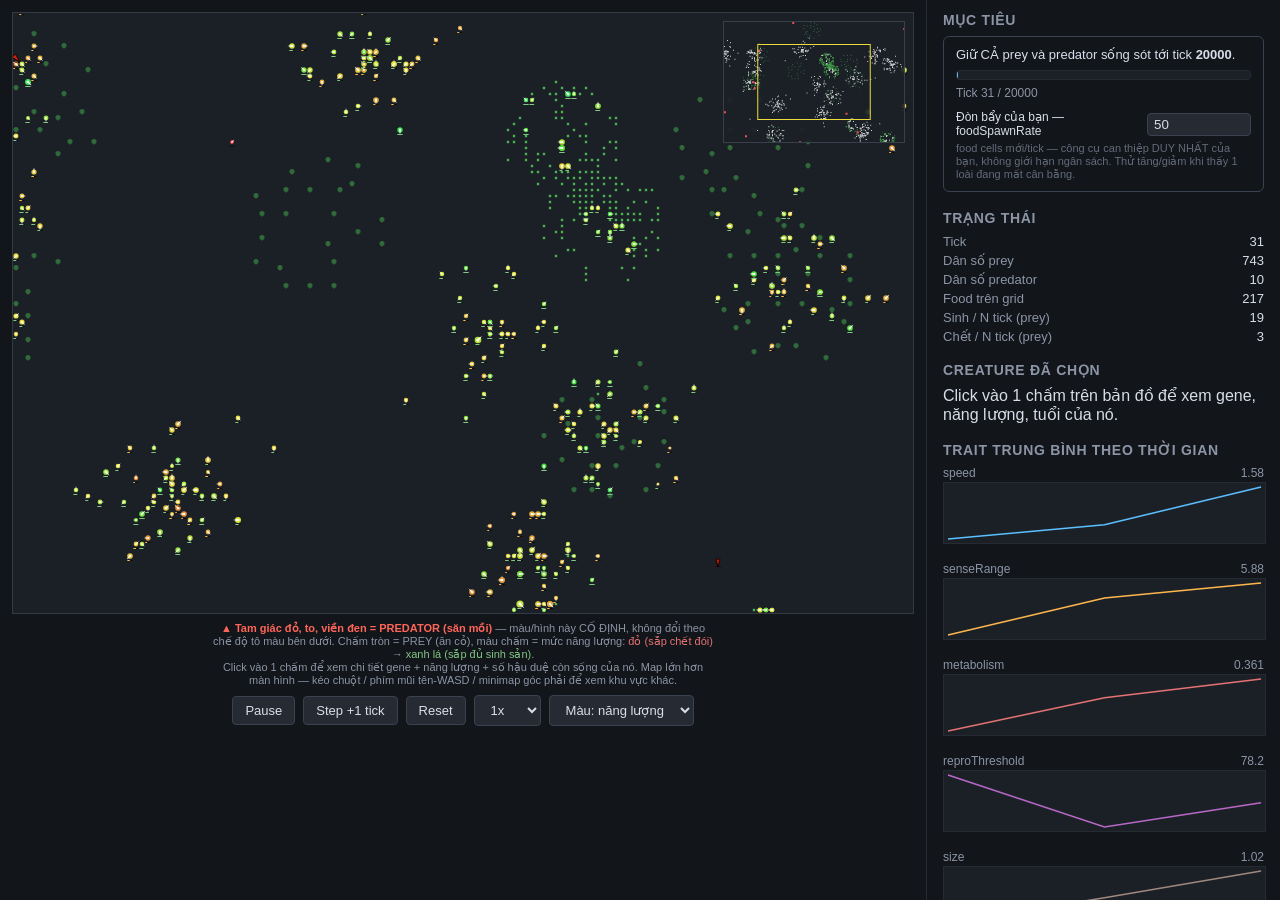
==== index.html @ fa952fc0 "Phase 3.16 — bản một-file, trước khi tách civilization.html 12.711 dòng (CSS 700 + markup 350 + JS 1" ====
<!DOCTYPE html>
<html lang="vi">
<head>
<meta charset="UTF-8">
<title>Evolution Sim — Phase 1</title>
<style>
  :root {
    color-scheme: dark;
  }
  body {
    margin: 0;
    font-family: -apple-system, "Segoe UI", Roboto, sans-serif;
    background: #12151a;
    color: #d8dee9;
    display: flex;
    height: 100vh;
    overflow: hidden;
  }
  #world-pane {
    flex: 0 0 auto;
    display: flex;
    flex-direction: column;
    align-items: center;
    padding: 12px;
    gap: 8px;
  }
  #canvasWrap {
    position: relative;
  }
  #simCanvas {
    background: #1b2027;
    border: 1px solid #333a45;
    cursor: grab;
    display: block;
  }
  #minimapCanvas {
    position: absolute;
    right: 9px;
    top: 9px;
    border: 1px solid #3a4150;
    cursor: pointer;
    opacity: 0.92;
  }
  #legend {
    font-size: 11px;
    color: #8b95a6;
    text-align: center;
    max-width: 500px;
  }
  #controls {
    display: flex;
    gap: 8px;
    align-items: center;
    flex-wrap: wrap;
  }
  #controls button, #controls select {
    background: #262b33;
    color: #d8dee9;
    border: 1px solid #3a4150;
    border-radius: 4px;
    padding: 6px 12px;
    cursor: pointer;
    font-size: 13px;
  }
  #controls button:hover { background: #333a45; }
  #side-pane {
    flex: 1 1 auto;
    padding: 12px 16px;
    overflow-y: auto;
    border-left: 1px solid #262b33;
    min-width: 320px;
  }
  h2 { font-size: 14px; text-transform: uppercase; letter-spacing: .05em; color: #8b95a6; margin: 18px 0 8px; }
  h2:first-child { margin-top: 0; }
  #stats, .stat-grid {
    display: grid;
    grid-template-columns: auto 1fr;
    gap: 4px 12px;
    font-size: 13px;
  }
  #stats span.label, .stat-grid span.label { color: #8b95a6; }
  #stats span.value, .stat-grid span.value { font-variant-numeric: tabular-nums; text-align: right; }
  #selectedStatus { font-size: 12px; margin-bottom: 6px; }
  #selectedStatus.alive { color: #81c784; }
  #selectedStatus.dead { color: #e57373; }
  .chart-block { margin-bottom: 14px; }
  .chart-title { font-size: 12px; color: #8b95a6; display: flex; justify-content: space-between; }
  canvas.trait-chart {
    width: 100%;
    height: 60px;
    background: #1b2027;
    border: 1px solid #262b33;
    margin-top: 2px;
  }
  #tuning label {
    display: flex;
    justify-content: space-between;
    gap: 8px;
    font-size: 12px;
    margin-bottom: 8px;
    align-items: center;
  }
  #tuning input {
    width: 90px;
    background: #262b33;
    color: #d8dee9;
    border: 1px solid #3a4150;
    border-radius: 4px;
    padding: 3px 6px;
  }
  #tuning .hint { color: #626b7a; font-size: 11px; margin: -4px 0 8px; }

  /* PHASE 2 — game-hoá: panel mục tiêu/thắng-thua, xem renderGoalPanel() */
  #goalPanel {
    border: 1px solid #3a4150;
    border-radius: 6px;
    padding: 10px 12px;
    margin-bottom: 4px;
    font-size: 13px;
  }
  #goalPanel.goal-won { border-color: #81c784; background: rgba(129, 199, 132, 0.08); }
  #goalPanel.goal-lost { border-color: #e57373; background: rgba(229, 115, 115, 0.08); }
  .goal-progress-track {
    height: 8px;
    background: #1b2027;
    border: 1px solid #262b33;
    border-radius: 4px;
    overflow: hidden;
    margin: 8px 0 6px;
  }
  .goal-progress-fill {
    height: 100%;
    background: #64b5f6;
    width: 0%;
  }
  .goal-status { font-size: 12px; color: #8b95a6; }
  .goal-status.won { color: #81c784; font-weight: 600; }
  .goal-status.lost { color: #e57373; font-weight: 600; }
  #goalPanel label { display: flex; justify-content: space-between; gap: 8px; font-size: 12px; margin: 10px 0 0; align-items: center; }
  #goalPanel input {
    width: 90px;
    background: #262b33;
    color: #d8dee9;
    border: 1px solid #3a4150;
    border-radius: 4px;
    padding: 3px 6px;
  }
  #goalPanel .hint { color: #626b7a; font-size: 11px; margin: 4px 0 0; }
</style>
</head>
<body>

<div id="world-pane">
  <div id="canvasWrap">
    <canvas id="simCanvas"></canvas>
    <canvas id="minimapCanvas" title="Click/kéo để camera nhảy tới khu vực đó"></canvas>
  </div>
  <div id="legend">
    <strong style="color:#ff6659;">▲ Tam giác đỏ, to, viền đen = PREDATOR (săn mồi)</strong> — màu/hình này CỐ ĐỊNH, không đổi theo chế độ tô màu bên dưới.
    <span id="legendEnergy">Chấm tròn = PREY (ăn cỏ), màu chấm = mức năng lượng: <span style="color:#e57373">đỏ (sắp chết đói)</span> → <span style="color:#81c784">xanh lá (sắp đủ sinh sản)</span>.</span>
    <span id="legendLineage" style="display:none;">Chấm tròn = PREY (ăn cỏ), màu chấm = dòng họ (mỗi tổ tiên gen-0 một màu riêng, con cháu giữ nguyên màu tổ tiên). Cụm màu lan rộng = dòng họ đó đang thắng thế; cụm màu biến mất = dòng họ đó tuyệt chủng.</span>
    <br>Click vào 1 chấm để xem chi tiết gene + năng lượng + số hậu duệ còn sống của nó. Map lớn hơn màn hình — kéo chuột / phím mũi tên-WASD / minimap góc phải để xem khu vực khác.
  </div>
  <div id="controls">
    <button id="btnPause">Pause</button>
    <button id="btnStep">Step +1 tick</button>
    <button id="btnReset">Reset</button>
    <select id="speedSelect">
      <option value="1">1x</option>
      <option value="4">4x</option>
      <option value="10">10x</option>
      <option value="30">30x</option>
    </select>
    <select id="colorModeSelect">
      <option value="energy">Màu: năng lượng</option>
      <option value="lineage">Màu: dòng họ</option>
    </select>
  </div>
</div>

<div id="side-pane">
  <h2>Mục tiêu</h2>
  <div id="goalPanel">
    <div>Giữ CẢ prey và predator sống sót tới tick <strong id="goalTarget">20000</strong>.</div>
    <div class="goal-progress-track"><div class="goal-progress-fill" id="goalProgressFill"></div></div>
    <div class="goal-status" id="goalStatus">Tick 0 / 20000</div>
    <label>Đòn bẩy của bạn — foodSpawnRate <input type="number" id="tuneFoodSpawnRate" step="1" min="0"></label>
    <div class="hint">food cells mới/tick — công cụ can thiệp DUY NHẤT của bạn, không giới hạn ngân sách. Thử tăng/giảm khi thấy 1 loài đang mất cân bằng.</div>
  </div>

  <h2>Trạng thái</h2>
  <div id="stats">
    <span class="label">Tick</span><span class="value" id="statTick">0</span>
    <span class="label">Dân số prey</span><span class="value" id="statPop">0</span>
    <span class="label">Dân số predator</span><span class="value" id="statPredatorPop">0</span>
    <span class="label">Food trên grid</span><span class="value" id="statFood">0</span>
    <span class="label">Sinh / N tick (prey)</span><span class="value" id="statBirths">0</span>
    <span class="label">Chết / N tick (prey)</span><span class="value" id="statDeaths">0</span>
  </div>

  <h2>Creature đã chọn</h2>
  <div id="selectedInfo">
    <div class="hint" id="selectedHint">Click vào 1 chấm trên bản đồ để xem gene, năng lượng, tuổi của nó.</div>
    <div id="selectedDetails" style="display:none;">
      <div id="selectedStatus"></div>
      <div class="stat-grid">
        <span class="label">Loài</span><span class="value" id="selSpecies">-</span>
        <span class="label">Energy</span><span class="value" id="selEnergy">-</span>
        <span class="label">Age (tick)</span><span class="value" id="selAge">-</span>
        <span class="label">Đời thứ (generation)</span><span class="value" id="selGen">-</span>
        <span class="label">Cùng dòng họ còn sống</span><span class="value" id="selLineageCount">-</span>
        <span class="label">speed</span><span class="value" id="selSpeed">-</span>
        <span class="label">senseRange</span><span class="value" id="selSense">-</span>
        <span class="label">metabolism</span><span class="value" id="selMetab">-</span>
        <span class="label">reproThreshold</span><span class="value" id="selRepro">-</span>
        <span class="label">size</span><span class="value" id="selSize">-</span>
        <span class="label">reproInvestment</span><span class="value" id="selReproInvest">-</span>
        <span class="label">↳ gen con (polygenic)</span><span class="value" id="selReproInvestGenes">-</span>
      </div>
    </div>
  </div>

  <h2>Trait trung bình theo thời gian</h2>
  <div class="chart-block">
    <div class="chart-title"><span>speed</span><span id="labelSpeed">-</span></div>
    <canvas class="trait-chart" id="chartSpeed"></canvas>
  </div>
  <div class="chart-block">
    <div class="chart-title"><span>senseRange</span><span id="labelSense">-</span></div>
    <canvas class="trait-chart" id="chartSense"></canvas>
  </div>
  <div class="chart-block">
    <div class="chart-title"><span>metabolism</span><span id="labelMetab">-</span></div>
    <canvas class="trait-chart" id="chartMetab"></canvas>
  </div>
  <div class="chart-block">
    <div class="chart-title"><span>reproThreshold</span><span id="labelRepro">-</span></div>
    <canvas class="trait-chart" id="chartRepro">-</canvas>
  </div>
  <div class="chart-block">
    <div class="chart-title"><span>size</span><span id="labelSize">-</span></div>
    <canvas class="trait-chart" id="chartSize"></canvas>
  </div>
  <div class="chart-block">
    <div class="chart-title"><span>reproInvestment (polygenic)</span><span id="labelReproInvest">-</span></div>
    <canvas class="trait-chart" id="chartReproInvest"></canvas>
  </div>
  <div class="chart-block">
    <div class="chart-title"><span>population — prey (xanh) / predator (hồng)</span><span id="labelPop">-</span></div>
    <canvas class="trait-chart" id="chartPop"></canvas>
  </div>

  <h2>Tham số tune (live)</h2>
  <div id="tuning">
    <div class="hint" style="margin-top:0;">foodSpawnRate đã chuyển lên panel "Mục tiêu" ở trên — đó là đòn bẩy chính của người chơi.</div>

    <label>maxFoodCells <input type="number" id="tuneMaxFood" step="10" min="0"></label>
    <div class="hint">trần tổng số food trên grid tại một thời điểm</div>

    <label>mutationRate <input type="number" id="tuneMutationRate" step="0.01" min="0" max="1"></label>
    <div class="hint">xác suất mỗi trait bị mutate khi sinh con (~0.05–0.1)</div>

    <label>initialPopulation <input type="number" id="tuneInitialPopulation" step="10" min="1"></label>
    <div class="hint">số con khởi tạo — hạ xuống 10-20 rồi bấm Reset để dễ theo dõi từng cá thể như phim tài liệu</div>

    <label>speedEnergyCost <input type="number" id="tuneSpeedCost" step="0.01" min="0"></label>
    <div class="hint">năng lượng/tick tốn thêm cho mỗi đơn vị speed — cao thì "nhanh" trở nên đắt đỏ, ép trade-off với metabolism/senseRange</div>

    <label>senseEnergyCost <input type="number" id="tuneSenseCost" step="0.01" min="0"></label>
    <div class="hint">năng lượng/tick tốn thêm cho mỗi đơn vị senseRange — cao thì "tinh mắt" trở nên đắt đỏ</div>

    <label>metabolismEfficiencyBonus <input type="number" id="tuneMetabBonus" step="0.1" min="0"></label>
    <div class="hint">hệ số lợi ích của metabolism khi ăn — quá thấp thì metabolism vẫn trôi về floor; quá cao thì trôi lên ceiling. ~2.5 đang cho điểm cân bằng ổn</div>

    <div class="hint" style="margin-top:4px;">Đổi khoảng trait ban đầu: sửa CONFIG.PREY_GENOME.INITIAL_TRAIT_RANGE (hoặc CONFIG.PREDATOR_GENOME cho predator) trong &lt;script&gt; rồi Reset.</div>
  </div>
</div>

<script>
'use strict';

// ============================================================
// CONFIG — mọi tham số cần tune nằm ở đây. Ba tham số chính
// (foodSpawnRate, mutationRate, reproThreshold range) cũng có
// input live ở panel bên phải để chỉnh không cần sửa code.
// ============================================================
const CONFIG = {
  // ============================================================
  // PHASE 1.1 — thế giới lớn hơn khung nhìn: WORLD (GRID_WIDTH/HEIGHT) giờ TÁCH
  // KHỎI VIEWPORT (VIEWPORT_WIDTH/HEIGHT). World là toàn bộ bản đồ mô phỏng (creature
  // di chuyển/spawn food trên toàn bộ world); viewport là khung 900x600px hiển thị
  // TRÊN MÀN HÌNH, chỉ là 1 cửa sổ con di chuyển được (camX/camY) trên world — giống
  // camera trong game chiến thuật (AoE): map thật lớn hơn hẳn màn hình đang thấy.
  // VIEWPORT giữ nguyên 150x100 (= kích thước GRID_WIDTH/HEIGHT cũ của Phase 0/1) để
  // không đổi cỡ canvas hiển thị; chỉ WORLD phình to hơn xung quanh nó.
  GRID_WIDTH: 240,
  GRID_HEIGHT: 160,
  VIEWPORT_WIDTH: 150,
  VIEWPORT_HEIGHT: 100,
  CELL_SIZE: 6,           // px per grid cell khi render

  INITIAL_POPULATION: 180, // KHÔNG scale theo diện tích world — world lớn hơn chỉ để tạo "vùng để khám phá", không có ý định nuôi đông hơn theo cùng mật độ

  // World lớn gấp 240*160 / 150*100 = 2.56x diện tích Phase 0/1 — food-related config
  // bên dưới scale theo đúng tỉ lệ này để giữ MẬT ĐỘ food/diện tích không đổi, nếu
  // không giữ điểm cân bằng quần thể đã verify ở Phase 1 (~150-280) sẽ bị phá vỡ chỉ
  // vì world to hơn chứ không phải vì cơ chế gen nào thay đổi.
  INITIAL_FOOD: 1200,     // 470 * 2.56
  MAX_FOOD_CELLS: 1800,   // 700 * 2.56 — vẫn là trần khan hiếm, không nuôi nổi dân số tối đa
  FOOD_SPAWN_RATE: 50,    // 20 * 2.56 — food cell mới spawn mỗi tick (giới hạn bởi MAX_FOOD_CELLS)

  // Food giờ mọc theo CỤM (patch) thay vì rải đều ngẫu nhiên toàn bản đồ — giống thực tế
  // hơn (nguồn thức ăn thường tập trung ở một số khu vực: bụi cây, ao...). Mỗi lần spawn,
  // chọn ngẫu nhiên 1 patch rồi rải quanh tâm patch đó trong bán kính FOOD_PATCH_RADIUS.
  // Hệ quả: senseRange/vị trí ban đầu giờ có ý nghĩa thật — con ở gần patch có lợi thế
  // rõ rệt so với con ở xa, thay vì food ở đâu cũng như nhau.
  // KHÔNG scale theo diện tích world (cố tình giữ nguyên 14/10): world to hơn + số patch
  // như cũ = mỗi patch chiếm 1 phần nhỏ hơn của map -> các cụm food tách biệt rõ hơn,
  // đúng cảm giác "đi từ vùng này sang vùng khác" mà camera/pan mới thêm vào hỗ trợ.
  FOOD_PATCH_COUNT: 14,
  FOOD_PATCH_RADIUS: 10,

  FOOD_ENERGY_VALUE: 10,  // năng lượng NỀN nhận được khi ăn 1 food cell — xem METABOLISM_EFFICIENCY_BONUS bên dưới, giá trị thật ăn được còn phụ thuộc metabolism của chính con đó

  // Phải THẤP HƠN hẳn mép dưới của INITIAL_TRAIT_RANGE.reproThreshold (60), nếu không
  // phần lớn quần thể gen-0 sẽ sinh sản ngay tick đầu tiên (chưa cần ăn) -> bùng nổ dân
  // số tức thời trước khi áp lực chọn lọc (đói) kịp phát huy tác dụng.
  START_ENERGY: 25,       // năng lượng khởi tạo cho creature thế hệ 0

  // Chi phí năng lượng/tick cho speed và senseRange — ĐIỂM TRADE-OFF: nếu không có 2
  // dòng này, speed/senseRange là "lợi ích miễn phí" (tìm food nhanh/xa hơn mà không
  // mất gì), chọn lọc sẽ đẩy cả 2 lên vô hạn (chỉ bị chặn bởi TRAIT_BOUNDS — 1 giới hạn
  // kỹ thuật, không phải quy luật sinh học). Có cost thì 1 con muốn vừa nhanh vừa tinh
  // mắt phải trả giá bằng việc cần ăn nhiều hơn hẳn để tồn tại — tạo áp lực chọn lọc
  // thật giữ traits ở điểm cân bằng thay vì trôi tới biên clamp.
  SPEED_ENERGY_COST: 0.15,  // năng lượng tốn thêm mỗi tick, nhân với genome.speed
  SENSE_ENERGY_COST: 0.05,  // năng lượng tốn thêm mỗi tick, nhân với genome.senseRange
  SIZE_ENERGY_COST: 0.1,    // PHASE 1.5 — năng lượng tốn thêm mỗi tick, nhân với genome.size (thân to hơn tốn nhiều hơn để duy trì, xem effectiveSteps cho cái giá thứ 2 của size: chậm hơn)

  // ĐIỂM TRADE-OFF cho metabolism: trước đây metabolism chỉ có HẠI (tốn năng lượng/tick),
  // không có LỢI nào bù lại -> chọn lọc luôn đẩy nó về floor, không có điểm cân bằng thật.
  // Giờ metabolism cao hơn cũng giúp "hấp thụ" được nhiều năng lượng hơn từ mỗi miếng food
  // (ăn hiệu quả hơn) — như trao đổi chất nhanh thật ngoài đời thường đi kèm khả năng
  // chuyển hoá dinh dưỡng nhanh hơn. Trade-off: metabolism cao = tốn nhanh hơn NHƯNG mỗi
  // lần ăn được nhiều hơn; metabolism thấp = tốn chậm hơn NHƯNG mỗi lần ăn được ít hơn.
  // Không còn "thấp luôn luôn tốt" một chiều nữa.
  // Lưu ý khi tune: cost tính MỖI TICK (dù không ăn), còn benefit chỉ nhận được LÚC ĂN
  // (không phải mỗi tick) -> hệ số phải đủ lớn để bù phần "không phải lúc nào cũng được
  // hưởng". Test thật: 1.0 chưa đủ (metabolism vẫn từ từ trôi về floor 0.05, chỉ chậm
  // hơn); 2.5 cho kết quả đúng ý — avgMetabolism dao động quanh ~0.25-0.35 (gần giá trị
  // khởi tạo) suốt hàng chục nghìn tick, không còn xu hướng 1 chiều.
  METABOLISM_EFFICIENCY_BONUS: 2.5, // hệ số nhân thêm vào FOOD_ENERGY_VALUE theo genome.metabolism

  // ============================================================
  // PHASE 1.2 — "NO BỤNG": giới hạn năng lượng dự trữ tối đa, áp dụng cho CẢ prey lẫn
  // predator (xem PREDATOR.MAX_ENERGY bên dưới cho predator).
  // ============================================================
  // LÝ DO THÊM: predator-prey thuần (không có gì giới hạn thêm) có tính chất toán học
  // là dao động "trung hoà" (neutrally stable) — không có lực kéo hệ về lại 1 quỹ đạo
  // cố định, nên nhiễu ngẫu nhiên (bắt/thoát là tung đồng xu, số cá thể là số nguyên)
  // khiến biên độ dao động RANDOM-WALK dần ra ngoài, sớm muộn cũng chạm đáy tuyệt
  // chủng (test thật: predator/prey lần lượt tuyệt chủng dù đã tune 3 vòng). Việc chặn
  // năng lượng dự trữ (không thể "ăn no" quá 1 mức bất kể ăn được bao nhiêu) mô phỏng
  // sức chứa dạ dày/mỡ thật ngoài đời — nó GIỚI HẠN LỢI THẾ của 1 cá thể may mắn gặp
  // vận may liên tiếp (nhiều food/prey liền nhau), vì phần dư ra bị LÃNG PHÍ thay vì
  // tích luỹ vô hạn để tài trợ cho hàng loạt lần sinh sản liên tiếp. Đây chính là cơ
  // chế "functional response bão hoà" trong sinh thái học (mô hình Rosenzweig-MacArthur)
  // — thứ biến quỹ đạo trung hoà thành hệ có xu hướng tắt dần về 1 điểm cân bằng thật.
  // PHASE 1.5 — trần "no bụng" giờ theo TỪNG CÁ THỂ (size × hệ số) thay vì 1 hằng số
  // chung cho cả quần thể — xem CONFIG.PREY_GENOME.size bên dưới. Con to hơn CHỨA
  // ĐƯỢC nhiều năng lượng hơn thật sự (không chỉ là hiển thị), một phần thưởng thật
  // cho việc đầu tư gen vào size, đánh đổi với chi phí SIZE_ENERGY_COST + di chuyển
  // chậm hơn (xem effectiveSteps). Ở size=1.0 (chính giữa khoảng khởi tạo), trần =
  // đúng bằng 250 cũ, nên hành vi gen-0 không đổi đột ngột so với Phase 1.2-1.4.
  PREY_MAX_ENERGY_PER_SIZE: 250,

  MUTATION_RATE: 0.08,    // xác suất MỖI trait bị mutate khi sinh con (spec: ~0.05-0.1) — DÙNG CHUNG cho cả prey lẫn predator

  // ============================================================
  // PHASE 1.2 — predator-prey: tách "gene spec" (bounds/sigma/initial-range/
  // polygenic) ra khỏi CONFIG cấp cao nhất thành CONFIG.PREY_GENOME riêng, để
  // randomGenome/mutateGenome/phenotypeOf nhận spec làm THAM SỐ thay vì đọc thẳng
  // CONFIG toàn cục — nhờ vậy CÙNG 1 bộ hàm gen dùng được cho cả predator (xem
  // CONFIG.PREDATOR_GENOME bên dưới) mà không phải chép lại logic mutation/
  // polygenic. Giá trị bên trong PREY_GENOME giữ NGUYÊN các con số đã tune ở
  // Phase 0/1 — đây thuần là đổi CHỖ CHỨA, không đổi hành vi của prey.
  // ============================================================
  PREY_GENOME: {
    MUTATION_SIGMA: {       // độ lệch chuẩn của nhiễu Gaussian khi 1 trait mutate
      speed: 0.3,
      senseRange: 1.0,
      metabolism: 0.05,
      reproThreshold: 6,
      size: 0.15
    },

    // Chặn trait trong khoảng hợp lý để tránh trôi dạt vô hạn (vd speed/senseRange
    // không có cost trực tiếp trong spec nên về lý thuyết có thể tăng mãi — clamp
    // là biện pháp kỹ thuật, không phải thay đổi cơ chế chọn lọc).
    TRAIT_BOUNDS: {
      speed: [0.5, 6],
      senseRange: [2, 25],
      metabolism: [0.05, 1.5],
      reproThreshold: [30, 200],
      size: [0.3, 3.0]
    },

    INITIAL_TRAIT_RANGE: {
      speed: [1, 2],
      senseRange: [4, 8],
      metabolism: [0.2, 0.5],
      reproThreshold: [60, 100],
      size: [0.8, 1.2] // khởi tạo quanh baseline 1.0 — tương tự cách reproInvestment khởi tạo quanh 0.5, để so sánh "trước/sau" chọn lọc sạch
    },

    // reproInvestment: trait polygenic — thay 50/50 cố định bằng % năng lượng cha/mẹ
    // CHO CON lúc đẻ. Đầu tư cao (gần 0.8) -> con khoẻ hơn nhưng cha/mẹ yếu đi; đầu tư
    // thấp (gần 0.2) -> ngược lại. Trade-off kiểu r- vs K-selection. Polygenic (geneCount
    // gen con nhỏ cộng trung bình thành 1 phenotype) CHỈ áp dụng cho trait này — 4 trait
    // trên vẫn monogenic để giữ được phép so sánh "polygenic vs monogenic" sạch trong
    // cùng 1 lần chạy (xem phenotypeOf/mutateGenome).
    POLYGENIC_TRAITS: {
      reproInvestment: {
        geneCount: 4,
        subgeneMutationSigma: 0.08,
        initialSubgeneRange: [0.4, 0.6],
        phenotypeBounds: [0.2, 0.8]
      }
    },

    // PHASE 1.4 (round 2) — xem findNearestMateInRange: khi tìm bạn tình, tầm nhận biết
    // dùng = senseRange * MATE_SENSE_MULTIPLIER thay vì senseRange thường (vẫn dùng
    // senseRange thô cho tìm food/phát hiện predator). Prey giữ 1 (không đổi gì) vì mật
    // độ quần thể đã đủ dày — bottleneck tìm bạn tình chỉ xảy ra ở predator thưa dân.
    MATE_SENSE_MULTIPLIER: 1
  },

  // ============================================================
  // PHASE 1.2 — predator: loài thứ 2, CHỈ ăn prey (Lotka-Volterra thuần, không ăn
  // được food thực vật) — điều kiện để có dao động số lượng theo chu kỳ giữa 2 loài
  // thay vì tắt dần về 1 điểm cân bằng phẳng. Dùng CHUNG kiến trúc gen với prey (5
  // trait y hệt: speed/senseRange/metabolism/reproThreshold/reproInvestment polygenic)
  // nhưng với bounds/range/sigma RIÊNG — predator khởi tạo nhanh hơn, tinh mắt hơn,
  // ngưỡng đẻ cao hơn (đầu tư lâu dài hơn cho 1 lần sinh sản, phù hợp bậc dinh dưỡng
  // cao hơn, quần thể nhỏ hơn nhiều so với prey).
  // ============================================================
  PREDATOR_GENOME: {
    MUTATION_SIGMA: {
      speed: 0.3,
      senseRange: 1.2,
      metabolism: 0.05,
      reproThreshold: 12,
      size: 0.15
    },
    TRAIT_BOUNDS: {
      speed: [0.5, 8],
      senseRange: [2, 30],
      metabolism: [0.05, 1.5],
      reproThreshold: [80, 350],
      size: [0.3, 3.0]
    },
    // GHI CHÚ TUNE (v2 -> v3): tốc độ khởi tạo NGANG prey ([1,2], v2) khiến predator
    // gần như không bao giờ đuổi kịp được prey đang chạy trốn (2 bên tốc độ ngang
    // nhau, prey lại thường phát hiện trước nhờ senseRange) — predator tuyệt chủng vì
    // đói (không bắt được gì) dù CATCH_BASE_PROB không hề thấp. Trả lại 1 lợi thế tốc
    // độ NHỎ (không lớn như v1's [2,3]) để predator còn cơ hội thật sự áp sát — mức độ
    // "đúng" của lợi thế này là đúng chỗ cần tiếp tục quan sát/tune thêm.
    INITIAL_TRAIT_RANGE: {
      speed: [1.5, 2.2],
      senseRange: [6, 10],
      metabolism: [0.2, 0.5],
      reproThreshold: [150, 250],
      size: [0.8, 1.2]
    },
    POLYGENIC_TRAITS: {
      reproInvestment: {
        geneCount: 4,
        subgeneMutationSigma: 0.08,
        initialSubgeneRange: [0.4, 0.6],
        phenotypeBounds: [0.2, 0.8]
      }
    },

    // PHASE 1.4 (round 2) — fix Allee effect KHÔNG PHẢI bằng tăng INITIAL_POPULATION
    // (đã thử 35 và 60, xem GHI CHÚ TUNE ở CONFIG.PREDATOR — cả 2 đều thất bại theo 2
    // kiểu khác nhau), mà bằng cách cho predator một "tầm tìm bạn tình" RIÊNG, rộng hơn
    // hẳn senseRange dùng để săn mồi (sinh học thật: nhiều loài có tín hiệu gọi bạn tình
    // — pheromone, tiếng gọi — tầm xa hơn hẳn tầm nhìn săn mồi thông thường). Chỉ áp
    // dụng lúc gọi findNearestMateInRange, KHÔNG ảnh hưởng săn mồi/né predator — nên
    // không làm tăng áp lực săn mồi lên prey như cách tăng số lượng đã làm.
    MATE_SENSE_MULTIPLIER: 4
  },

  // Năng lượng/kinh tế riêng của predator — KHÔNG dùng chung với prey (FOOD_ENERGY_VALUE,
  // SPEED_ENERGY_COST... ở trên) vì predator vận động/săn theo cách khác hẳn con mồi.
  // INITIAL_POPULATION nhỏ hơn nhiều lần prey — đúng tỉ lệ sinh khối thấp của bậc dinh
  // dưỡng cao hơn trong thực tế, và cũng để tránh predator xoá sổ prey ngay từ đầu
  // trước khi 2 quần thể kịp tìm điểm cân bằng động.
  //
  // GHI CHÚ TUNE (v1 -> v2): bộ số ban đầu (MEAT_ENERGY_VALUE=35, speed khởi tạo cao
  // hơn prey, CATCH_BASE_PROB=0.5) khiến prey TUYỆT CHỦNG chỉ sau ~210 tick — predator
  // "quá lời" mỗi lần bắt (đủ nuôi sống ~35-45 tick chỉ từ 1 con mồi, trong khi prey cần
  // NHIỀU lần ăn mới đủ năng lượng sinh sản) nên predator nhân số nhanh hơn hẳn tốc độ
  // prey mất đi. Hạ MEAT_ENERGY_VALUE, tăng chi phí/tick, tăng reproThreshold, hạ
  // CATCH_BASE_PROB để mỗi lần săn "đắt" hơn và cần nhiều lần săn hơn mới đẻ được —
  // tương tự bài học METABOLISM_EFFICIENCY_BONUS ở Phase 0 (lợi ích ăn-được-1-lần phải
  // cân với chi phí trả MỖI TICK).
  PREDATOR: {
    // GHI CHÚ TUNE (PHASE 1.4 Allee-effect fix, round 1 -> round 2): sau khi thêm sinh
    // sản hữu tính, quần thể predator khởi tạo ở 20 con liên tục tuyệt chủng trong <2000
    // tick — không phải vì thiếu mồi (đã quan sát predator từng đạt 590-642 con ở Phase
    // 1.2 khi còn vô tính), mà vì ở mật độ 20 con / 38400 ô, số bạn tình kỳ vọng trong
    // senseRange lúc nào cũng gần 0 (Allee effect). Round 1 thử TĂNG INITIAL_POPULATION
    // (35, rồi 60) — cả 2 đều thất bại: 35 vẫn không đủ mật độ (vẫn trượt về 1 con), 60
    // thoát được Allee nhưng lại săn prey quá mạnh ngay từ đầu -> prey tuyệt chủng ở tick
    // ~1337 (nhanh hơn cả baseline Phase 1.2). Giữ nguyên INITIAL_POPULATION=20 — fix
    // THẬT SỰ nằm ở MATE_SENSE_MULTIPLIER (xem PREDATOR_GENOME): tăng tầm tìm-bạn-tình
    // mà không tăng số cá thể/áp lực săn mồi.
    INITIAL_POPULATION: 20,
    START_ENERGY: 30,
    SPEED_ENERGY_COST: 0.25,
    SENSE_ENERGY_COST: 0.08,
    SIZE_ENERGY_COST: 0.15, // PHASE 1.5 — xem CONFIG.SIZE_ENERGY_COST (prey), cùng cơ chế
    MEAT_ENERGY_VALUE: 22,           // v2 hạ 35->16 làm predator tuyệt chủng (không bắt đủ để sống) vì mất luôn lợi thế speed cùng lúc — v3 nới lên 22, giữa 2 thái cực
    METABOLISM_EFFICIENCY_BONUS: 2.5, // giống cơ chế trade-off metabolism của prey, áp dụng lên MEAT_ENERGY_VALUE
    // PHASE 1.5 — trần "no bụng" giờ theo size × hệ số, xem PREY_MAX_ENERGY_PER_SIZE.
    // Ở size=1.0 (giữa khoảng khởi tạo), trần = đúng 420 cũ.
    MAX_ENERGY_PER_SIZE: 420,

    // GHI CHÚ (Phase 1.3): MAX_ENERGY (trần dự trữ) không chặn được việc predator bắt
    // NHIỀU con liên tiếp trong ít tick khi lạc vào 1 khu prey tụ tập đông (rừng food
    // đậm đặc) — mỗi lần bắt vẫn hợp lệ miễn năng lượng chưa chạm trần, nên 1 predator
    // có thể "quét sạch" cả ổ prey chỉ trong vài tick. HANDLING_TIME chặn ĐÚNG chỗ này:
    // sau 1 lần bắt được, predator cần vài tick "tiêu hoá" (không bắt thêm được, dù vẫn
    // di chuyển/rình bình thường) trước khi bắt tiếp — đây là "functional response bão
    // hoà" ĐÚNG NGHĨA (giới hạn theo TỐC ĐỘ tiêu thụ, không chỉ theo SỨC CHỨA) trong mô
    // hình Rosenzweig-MacArthur, khác với MAX_ENERGY (chỉ giới hạn sức chứa).
    HANDLING_TIME: 8
  },

  // Cơ chế bắt mồi: KHÔNG chắc-chắn-bắt-được khi cùng ô — xác suất bắt phụ thuộc
  // CHÊNH LỆCH speed predator vs prey, luôn kẹp trong CATCH_PROB_BOUNDS (không bao giờ
  // 0% hay 100% tuyệt đối — luôn còn yếu tố may rủi, tránh 1 bên "miễn nhiễm" hoàn
  // toàn chỉ vì chênh speed rất lớn). v3: CATCH_BASE_PROB nới lên 0.4 (giữa 0.5 gốc và
  // 0.3 của v2) — v2 hạ quá tay CÙNG LÚC với việc bỏ lợi thế speed khiến predator gần
  // như không bao giờ bắt được gì.
  CATCH_BASE_PROB: 0.4,
  CATCH_SPEED_SENSITIVITY: 0.12,  // mỗi 1 đơn vị predator.speed - prey.speed làm xác suất bắt đổi thêm 12 điểm %
  // PHASE 1.5 — size của PREY (không phải predator) trừ thêm vào xác suất bắt được:
  // con to hơn khó nuốt/khó khống chế hơn — 1 trục phòng thủ THỨ 2 độc lập với
  // tốc độ chạy trốn, đổi lại size cũng làm prey chậm hơn (effectiveSteps) và tốn
  // năng lượng/tick hơn (SIZE_ENERGY_COST) — không phải "phòng thủ miễn phí".
  CATCH_SIZE_DEFENSE: 0.08,
  CATCH_PROB_BOUNDS: [0.05, 0.9],

  // ============================================================
  // PHASE 1.1/1.3 — địa hình: chướng ngại vật (cây) chặn CẢ di chuyển LẪN tầm nhìn.
  // ============================================================
  // GHI CHÚ (v1 -> v2, Phase 1.3): v1 rải cây NGẪU NHIÊN DÀY ĐẶC trong 1 đĩa tròn
  // (density 0.55 trên bán kính nhỏ 6) -> rừng đặc như 1 khối, khó phân biệt lối đi.
  // v2 rải cây theo LƯỚI THƯA (spacing giữa các điểm lưới) trên 1 vùng RỘNG hơn hẳn,
  // mỗi điểm lưới có xác suất OBSTACLE_DENSITY thành cây + rung ngẫu nhiên nhẹ quanh
  // điểm lưới (tránh trông cứng nhắc như bàn cờ) -> cây CÁCH NHAU XA, nhiều khoảng
  // trống giữa các cây tạo cảm giác "mê cung nhiều lối ra vào" thay vì 1 bức tường
  // rừng đặc. Vì chướng ngại vật chặn CẢ LINE-OF-SIGHT (xem hasLineOfSight), đây cũng
  // là nơi ẩn nấp một phần cho prey (xem findNearestPredatorInRange) — rừng thưa vẫn
  // che được tầm nhìn theo từng góc cụ thể dù không phải "vô hình hoàn toàn".
  OBSTACLE_CLUSTER_COUNT: 10,
  OBSTACLE_CLUSTER_RADIUS: 14,     // v1: 6 -> v2: 14 — vùng rừng rộng hơn hẳn để có không gian tạo hành lang
  OBSTACLE_TREE_SPACING: 4,        // khoảng cách LƯỚI giữa các cây — càng lớn cây càng cách xa nhau, càng nhiều lối đi
  OBSTACLE_DENSITY: 0.7,           // xác suất 1 điểm lưới THỰC SỰ mọc cây (bỏ bớt để rìa/lối đi không đều tăm tắp)

  // PHASE 1.3 — food mọc nhiều hơn TRONG rừng: tâm mỗi khu rừng (xem forestClusters)
  // cũng được tính là 1 "food patch" bổ sung (xem generateFoodPatches). Vì food KHÔNG
  // được phép spawn đè lên ô cây (xem spawnFood), food dồn vào đúng KHOẢNG TRỐNG giữa
  // cây — biến rừng thành nơi vừa kiếm ăn tốt vừa có chút an toàn (line-of-sight bị che
  // 1 phần).
  //
  // GHI CHÚ TUNE (v1 -> v2, cùng ngày): v1 dùng weight=2 (10 rừng × 2 = 20 "vé", chiếm
  // ~59% tổng patch) — test thật: dồn QUÁ NHIỀU prey vào chỉ 10 điểm nhỏ, khi 1 (hoặc
  // NHIỀU) predator lạc vào là "buffet", sập quần thể chỉ sau ~600-1900 tick dù đã
  // thêm HANDLING_TIME (giới hạn tốc độ bắt của TỪNG predator — không giúp được nhiều
  // vì NHIỀU predator cùng hội tụ vào 1 điểm vẫn cộng dồn bắt được rất nhanh). Bài học:
  // limit tốc độ 1 cá thể không đủ nếu bản thân sự TỤ TẬP KHÔNG GIAN quá mạnh — phải
  // giảm ngay từ gốc mức độ tụ tập đó. v2 hạ xuống 0.5 (~26% tổng patch, ~1.6x mật độ
  // trung bình theo diện tích rừng thay vì áp đảo) — vẫn cao hơn ngoài rừng nhưng không
  // đủ để tạo 1 điểm nóng dễ bị "quét sạch". Hỗ trợ số lẻ (không nguyên) qua làm tròn
  // ngẫu nhiên trong generateFoodPatches.
  FOREST_FOOD_WEIGHT: 0.5,

  // ============================================================
  // PHASE 1.1 — camera: pan khung nhìn quanh world (xem clampCamera/updateCameraFromKeys).
  // ============================================================
  CAMERA_PAN_SPEED: 1.5,   // ô/frame khi giữ phím mũi tên/WASD — đây là tốc độ UI (mỗi frame vẽ), KHÔNG phụ thuộc ticksPerFrame hay running (pan được kể cả lúc Pause)
  MINIMAP_SCALE: 0.75,     // px/ô trên minimap (world 240x160 -> minimap 180x120px)

  LOG_INTERVAL: 10,          // mỗi N tick: console.log trait trung bình + lấy mẫu cho chart
  CHART_HISTORY_LENGTH: 400,  // số điểm mẫu giữ lại trên mỗi chart (rolling window)

  // ============================================================
  // PHASE 2 — game-hoá: trước đây đây thuần là sandbox quan sát, không có "thắng/thua".
  // Người chơi giờ có vai trò "Thượng đế điều khiển hệ sinh thái": mục tiêu là giữ CẢ 2
  // loài còn sống tới TARGET_TICK; thua ngay khi 1 trong 2 loài về 0. Công cụ can thiệp
  // duy nhất ở bản đầu tiên: chỉnh foodSpawnRate trực tiếp (không giới hạn ngân sách) —
  // xem checkGameOver()/renderGoalPanel(). TARGET_TICK=20000 được chọn vì chạy thụ động
  // (không can thiệp gì) dưới cơ chế hiện tại (sinh sản hữu tính + mate-sense fix) chỉ
  // sống được tới ~7534 tick trước khi predator ăn sạch prey — 20000 đòi hỏi người chơi
  // thực sự can thiệp đúng lúc, không tự nhiên đạt được.
  GAME: {
    TARGET_TICK: 20000
  }
};

// ============================================================
// State
// ============================================================
let creatures = [];   // PREY — tên biến giữ nguyên từ Phase 0/1 (predator dùng mảng riêng bên dưới)
let predators = [];   // PHASE 1.2 — loài thứ 2, xem CONFIG.PREDATOR/PREDATOR_GENOME
let foodCells = new Set();      // key "x,y" — Set để lookup/xoá O(1)
let obstacleCells = new Set();  // key "x,y" — chướng ngại vật (cây), sinh 1 lần mỗi Reset, xem generateObstacles()
let tick = 0;
let running = true;
let ticksPerFrame = 1;

// PHASE 2 — xem CONFIG.GAME/checkGameOver(): 'playing' -> 'won' (tick chạm TARGET_TICK,
// cả 2 loài còn sống) hoặc 'lost' (1 trong 2 loài về 0 trước đó). gameOverSpecies chỉ có
// nghĩa khi gameState === 'lost' — cho biết loài nào tuyệt chủng để hiển thị đúng.
let gameState = 'playing';
let gameOverSpecies = null;

// Camera: (camX, camY) là toạ độ world (ô, có thể lẻ để pan mượt) của góc trên-trái
// viewport. World lớn hơn viewport (xem CONFIG.GRID_WIDTH/HEIGHT vs VIEWPORT_WIDTH/
// HEIGHT) nên camera luôn bị clamp trong khoảng còn lại — xem clampCamera().
let camX = 0;
let camY = 0;

let birthsSinceLog = 0;
let deathsSinceLog = 0;

let nextCreatureId = 0;       // id ổn định (DÙNG CHUNG cho cả prey lẫn predator) để "theo dõi" 1 con qua nhiều tick dù mảng bị sắp xếp lại
let selectedCreatureId = null; // id creature đang được click chọn để xem chi tiết (null = chưa chọn ai)
let selectedSpecies = null;    // 'prey' | 'predator' | null — loài của creature đang chọn, xem selectNearestCreatureAt
let selectedLastKnown = null;  // snapshot gần nhất của creature đã chọn — dùng để hiển thị "vừa chết"
let colorMode = 'energy';      // 'energy' | 'lineage' — cách tô màu chấm trên canvas

const history = {
  ticks: [],
  population: [],
  predatorPopulation: [], // PHASE 1.2 — vẽ chung 1 chart với population để thấy dao động kiểu Lotka-Volterra
  speed: [],
  senseRange: [],
  metabolism: [],
  reproThreshold: [],
  size: [],
  reproInvestment: []
};

// ============================================================
// Genome helpers
// ============================================================
function randomInRange([lo, hi]) {
  return lo + Math.random() * (hi - lo);
}

function clamp(value, [lo, hi]) {
  return Math.min(hi, Math.max(lo, value));
}

// Gaussian noise via Box-Muller (dùng cho mutation)
function gaussianNoise(sigma) {
  const u1 = Math.random() || 1e-9;
  const u2 = Math.random();
  const z = Math.sqrt(-2 * Math.log(u1)) * Math.cos(2 * Math.PI * u2);
  return z * sigma;
}

// PHASE 1.2 — các hàm gen dưới đây nhận `spec` (CONFIG.PREY_GENOME hoặc
// CONFIG.PREDATOR_GENOME) làm tham số thay vì đọc thẳng CONFIG toàn cục, để CÙNG
// 1 bộ hàm dùng chung được cho cả 2 loài mà không chép lại logic mutation/polygenic
// (xem quyết định kiến trúc ở CONFIG.PREY_GENOME).

// Sinh bộ gen con (mảng geneCount số) cho 1 trait polygenic, dùng cho gen-0.
function randomPolygene(spec, trait) {
  const poly = spec.POLYGENIC_TRAITS[trait];
  const genes = [];
  for (let i = 0; i < poly.geneCount; i++) {
    genes.push(randomInRange(poly.initialSubgeneRange));
  }
  return genes;
}

function randomGenome(spec) {
  return {
    speed: randomInRange(spec.INITIAL_TRAIT_RANGE.speed),
    senseRange: randomInRange(spec.INITIAL_TRAIT_RANGE.senseRange),
    metabolism: randomInRange(spec.INITIAL_TRAIT_RANGE.metabolism),
    reproThreshold: randomInRange(spec.INITIAL_TRAIT_RANGE.reproThreshold),
    size: randomInRange(spec.INITIAL_TRAIT_RANGE.size),
    reproInvestment: randomPolygene(spec, 'reproInvestment')
  };
}

// Quy đổi genotype -> phenotype cho MỌI trait, dùng thay vì đọc genome[trait]
// trực tiếp ở logic/hiển thị. Với trait thường, phenotype = chính giá trị đó.
// Với trait polygenic (xem spec.POLYGENIC_TRAITS), phenotype = trung bình cộng
// của cả mảng gen con, rồi clamp vào phenotypeBounds — trung bình hoá là chỗ tạo
// ra hiệu ứng "biến dị mượt hơn" so với 1 gen đơn lẻ (xem giải thích ở CONFIG).
function phenotypeOf(spec, genome, trait) {
  const poly = spec.POLYGENIC_TRAITS[trait];
  if (!poly) return genome[trait];
  const genes = genome[trait];
  const avg = genes.reduce((sum, g) => sum + g, 0) / genes.length;
  return clamp(avg, poly.phenotypeBounds);
}

// ĐIỂM MUTATION: mỗi trait độc lập có xác suất MUTATION_RATE bị nhiễu Gaussian (sigma
// riêng theo trait), sau đó clamp vào TRAIT_BOUNDS. Đây là nguồn biến dị DUY NHẤT ở
// Phase 0 (vô tính); từ Phase 1.4 (sinh sản hữu tính, xem crossoverGenome/tryMate) đây
// là nguồn biến dị THỨ HAI, cộng thêm sau khi 2 cha/mẹ đã lai ghép biến dị sẵn có.
// Phase 1: trait polygenic (mảng gen con) đi theo nhánh riêng — mutate TỪNG gen
// con độc lập bằng subgeneMutationSigma, KHÔNG clamp từng gen con (chỉ phenotype
// tổng hợp mới bị clamp, xem phenotypeOf) để 1 gen con có thể trôi ra ngoài
// phenotypeBounds mà không ảnh hưởng ngay — nó chỉ thật sự "có hại/lợi" khi trung
// bình cộng với 3 gen con còn lại đẩy phenotype ra ngoài bound.
function mutateGenome(spec, parentGenome) {
  const child = {};
  for (const trait of Object.keys(parentGenome)) {
    const poly = spec.POLYGENIC_TRAITS[trait];
    if (poly) {
      child[trait] = parentGenome[trait].map(gene => {
        let value = gene;
        if (Math.random() < CONFIG.MUTATION_RATE) {
          value += gaussianNoise(poly.subgeneMutationSigma);
        }
        return value;
      });
    } else {
      let value = parentGenome[trait];
      if (Math.random() < CONFIG.MUTATION_RATE) {
        value += gaussianNoise(spec.MUTATION_SIGMA[trait]);
      }
      child[trait] = clamp(value, spec.TRAIT_BOUNDS[trait]);
    }
  }
  return child;
}

// ============================================================
// World setup
// ============================================================
function foodKey(x, y) { return x + ',' + y; }

// Tách "x,y" -> [x, y] số — dùng chung cho foodCells/obstacleCells thay vì mỗi chỗ
// tự parse lại (trước đây findNearestFoodInRange/renderWorld mỗi nơi lặp lại logic
// indexOf/slice giống hệt nhau).
function parseKey(key) {
  const commaIdx = key.indexOf(',');
  return [Number(key.slice(0, commaIdx)), Number(key.slice(commaIdx + 1))];
}

function isObstacle(x, y) {
  return obstacleCells.has(foodKey(x, y));
}

let forestClusters = []; // tâm + bán kính mỗi khu rừng — dùng để thiên vị food spawn vào rừng, xem generateFoodPatches

// Chướng ngại vật (cây) sinh theo CỤM giống food patch, nhưng bên trong mỗi cụm rải
// theo LƯỚI THƯA (spacing OBSTACLE_TREE_SPACING) thay vì random dày đặc — xem ghi chú
// ở CONFIG.OBSTACLE_*. Mỗi điểm lưới rung ngẫu nhiên ±nửa ô spacing để rìa rừng không
// trông cứng nhắc như bàn cờ, và chỉ 1 phần điểm lưới (OBSTACLE_DENSITY) thực sự có
// cây -> cây cách nhau xa, nhiều khoảng trống = nhiều lối đi giữa các cây.
function generateObstacles() {
  obstacleCells = new Set();
  forestClusters = [];
  for (let i = 0; i < CONFIG.OBSTACLE_CLUSTER_COUNT; i++) {
    const cx = Math.floor(Math.random() * CONFIG.GRID_WIDTH);
    const cy = Math.floor(Math.random() * CONFIG.GRID_HEIGHT);
    const r = CONFIG.OBSTACLE_CLUSTER_RADIUS;
    const spacing = CONFIG.OBSTACLE_TREE_SPACING;
    forestClusters.push({ x: cx, y: cy, radius: r });

    for (let ox = cx - r; ox <= cx + r; ox += spacing) {
      for (let oy = cy - r; oy <= cy + r; oy += spacing) {
        const dist = Math.sqrt((ox - cx) ** 2 + (oy - cy) ** 2);
        if (dist > r || Math.random() >= CONFIG.OBSTACLE_DENSITY) continue;
        const jx = clamp(Math.round(ox + (Math.random() - 0.5) * spacing * 0.5), [0, CONFIG.GRID_WIDTH - 1]);
        const jy = clamp(Math.round(oy + (Math.random() - 0.5) * spacing * 0.5), [0, CONFIG.GRID_HEIGHT - 1]);
        obstacleCells.add(foodKey(jx, jy));
      }
    }
  }
}

let foodPatches = []; // tâm các "vùng food" — sinh 1 lần mỗi Reset, xem FOOD_PATCH_COUNT/RADIUS

// PHẢI gọi SAU generateObstacles() (cần forestClusters đã có) — xem CONFIG.FOREST_FOOD_WEIGHT.
function generateFoodPatches() {
  foodPatches = [];
  for (let i = 0; i < CONFIG.FOOD_PATCH_COUNT; i++) {
    foodPatches.push({
      x: Math.floor(Math.random() * CONFIG.GRID_WIDTH),
      y: Math.floor(Math.random() * CONFIG.GRID_HEIGHT)
    });
  }
  // Thiên vị food mọc trong rừng: thêm tâm mỗi khu rừng vào danh sách patch nhiều lần
  // (trọng số FOREST_FOOD_WEIGHT) — spawnFood() chọn ngẫu nhiên ĐỀU trong mảng này,
  // nên lặp lại 1 entry nhiều lần = tăng xác suất được chọn, một "vé số trọng số" đơn
  // giản không cần logic chọn có trọng số riêng. FOREST_FOOD_WEIGHT có thể LẺ (VD 0.5)
  // — phần nguyên luôn thêm, phần thập phân thêm thêm 1 vé theo xác suất tương ứng
  // (VD 0.5 -> 50% cơ hội có thêm 1 vé nữa), để trọng số trung bình đúng bằng số cấu hình.
  for (const forest of forestClusters) {
    const wholeCopies = Math.floor(CONFIG.FOREST_FOOD_WEIGHT);
    const extraChance = CONFIG.FOREST_FOOD_WEIGHT - wholeCopies;
    const copies = wholeCopies + (Math.random() < extraChance ? 1 : 0);
    for (let w = 0; w < copies; w++) {
      foodPatches.push({ x: forest.x, y: forest.y });
    }
  }
}

// Food mọc quanh 1 patch ngẫu nhiên (trong hình tròn bán kính FOOD_PATCH_RADIUS) thay vì
// rải đều toàn bản đồ — xem giải thích ở CONFIG.FOOD_PATCH_COUNT.
function spawnFood(count) {
  let spawned = 0;
  let attempts = 0;
  const maxAttempts = count * 20;
  while (spawned < count && foodCells.size < CONFIG.MAX_FOOD_CELLS && attempts < maxAttempts) {
    attempts++;
    const patch = foodPatches[Math.floor(Math.random() * foodPatches.length)];
    const angle = Math.random() * Math.PI * 2;
    const radius = Math.random() * CONFIG.FOOD_PATCH_RADIUS;
    const x = clamp(Math.round(patch.x + Math.cos(angle) * radius), [0, CONFIG.GRID_WIDTH - 1]);
    const y = clamp(Math.round(patch.y + Math.sin(angle) * radius), [0, CONFIG.GRID_HEIGHT - 1]);
    const key = foodKey(x, y);
    if (!foodCells.has(key) && !obstacleCells.has(key)) {
      foodCells.add(key);
      spawned++;
    }
  }
}

// Tìm 1 ô trống (không phải obstacle) ngẫu nhiên trên toàn world — dùng khi đặt
// creature (gen-0 lẫn không có, vì newborn kế thừa vị trí cha/mẹ vốn đã hợp lệ).
// Với mật độ obstacle ~2% diện tích, 50 lần thử gần như chắc chắn ra ô trống; nếu
// xui tới maxAttempts thì chấp nhận đặt lên obstacle luôn (edge case cực hiếm,
// không đáng thêm phức tạp để loại trừ tuyệt đối).
function randomFreeCell() {
  let x, y;
  let attempts = 0;
  do {
    x = Math.floor(Math.random() * CONFIG.GRID_WIDTH);
    y = Math.floor(Math.random() * CONFIG.GRID_HEIGHT);
    attempts++;
  } while (isObstacle(x, y) && attempts < 50);
  return { x, y };
}

// Dùng chung cho gen-0 của CẢ prey lẫn predator — chỉ khác spec gen + năng lượng
// khởi tạo truyền vào (xem createInitialPopulation/createInitialPredators).
function createInitialIndividuals(count, spec, startEnergy) {
  const list = [];
  for (let i = 0; i < count; i++) {
    const id = nextCreatureId++;
    const pos = randomFreeCell();
    list.push({
      id,
      lineageId: id,  // mỗi cá thể gen-0 là tổ tiên sáng lập 1 dòng họ riêng — xem mutateGenome/simulationTick
      generation: 0,
      genome: randomGenome(spec),
      energy: startEnergy,
      x: pos.x,
      y: pos.y,
      facingX: 1, facingY: 0, // hướng nhìn mặc định — chỉ để vẽ mũi tên hướng, xem drawCreature
      age: 0,
      lastTarget: null, // ô food/prey gần nhất mà nó đang nhắm tới ở tick vừa rồi (chỉ để vẽ, không ảnh hưởng logic)
      digestCooldown: 0 // chỉ predator dùng (xem CONFIG.PREDATOR.HANDLING_TIME) — prey mang field này nhưng không bao giờ đọc/dùng tới, vô hại
    });
  }
  return list;
}

function createInitialPopulation() {
  creatures = createInitialIndividuals(CONFIG.INITIAL_POPULATION, CONFIG.PREY_GENOME, CONFIG.START_ENERGY);
}

function createInitialPredators() {
  predators = createInitialIndividuals(CONFIG.PREDATOR.INITIAL_POPULATION, CONFIG.PREDATOR_GENOME, CONFIG.PREDATOR.START_ENERGY);
}

function resetSimulation() {
  tick = 0;
  gameState = 'playing';
  gameOverSpecies = null;
  birthsSinceLog = 0;
  deathsSinceLog = 0;
  nextCreatureId = 0;
  selectedCreatureId = null;
  selectedLastKnown = null;
  camX = (CONFIG.GRID_WIDTH - CONFIG.VIEWPORT_WIDTH) / 2;
  camY = (CONFIG.GRID_HEIGHT - CONFIG.VIEWPORT_HEIGHT) / 2;
  generateObstacles();
  foodCells = new Set();
  generateFoodPatches();
  spawnFood(CONFIG.INITIAL_FOOD);
  createInitialPopulation();
  createInitialPredators();
  selectedSpecies = null;
  history.ticks.length = 0;
  history.population.length = 0;
  history.predatorPopulation.length = 0;
  history.speed.length = 0;
  history.senseRange.length = 0;
  history.metabolism.length = 0;
  history.reproThreshold.length = 0;
  history.size.length = 0;
  history.reproInvestment.length = 0;
}

// ============================================================
// Per-tick creature logic
// ============================================================
// Bresenham line: kiểm tra có ô obstacle nào NẰM GIỮA (x0,y0) và (x1,y1) không (2 đầu
// mút không tính — creature đứng ở x0,y0 không phải obstacle, food ở x1,y1 cũng vậy).
// Dùng cho line-of-sight: chướng ngại vật giờ chặn CẢ tầm nhìn, không chỉ di chuyển
// (xem CONFIG.OBSTACLE_* — quyết định thiết kế: thực tế hơn so với chỉ "chặn đường đi",
// đổi lại tốn thêm 1 lượt Bresenham cho mỗi ứng viên food còn lại sau khi lọc khoảng cách).
function hasLineOfSight(x0, y0, x1, y1) {
  let x = x0, y = y0;
  const dx = Math.abs(x1 - x0), dy = Math.abs(y1 - y0);
  const sx = x0 < x1 ? 1 : -1, sy = y0 < y1 ? 1 : -1;
  let err = dx - dy;
  while (!(x === x1 && y === y1)) {
    const e2 = 2 * err;
    if (e2 > -dy) { err -= dy; x += sx; }
    if (e2 < dx) { err += dx; y += sy; }
    if (x === x1 && y === y1) break;
    if (isObstacle(x, y)) return false;
  }
  return true;
}

function findNearestFoodInRange(creature) {
  const range = creature.genome.senseRange;
  const candidates = [];
  // Naive O(food) scan — Phase 0 chấp nhận, tối ưu (spatial grid) chỉ khi đo thấy nghẽn thật.
  for (const key of foodCells) {
    const [fx, fy] = parseKey(key);
    const dx = fx - creature.x;
    const dy = fy - creature.y;
    const dist = Math.sqrt(dx * dx + dy * dy);
    if (dist <= range) candidates.push({ x: fx, y: fy, dist });
  }
  // Sắp theo khoảng cách tăng dần rồi trả về ứng viên GẦN NHẤT mà còn NHÌN THẤY được
  // (line-of-sight rõ) — food gần hơn nhưng bị cây che khuất bị bỏ qua, creature nhắm
  // tới food xa hơn nhưng thấy được thay vì "nhìn xuyên núi" tới food gần hơn.
  candidates.sort((a, b) => a.dist - b.dist);
  for (const c of candidates) {
    if (hasLineOfSight(creature.x, creature.y, c.x, c.y)) return { x: c.x, y: c.y };
  }
  return null;
}

// PHASE 1.2 — bản tổng quát của findNearestFoodInRange, dùng cho việc "tìm cá thể
// sống gần nhất còn thấy được" — dùng chung cho predator tìm prey VÀ prey phát hiện
// predator để chạy trốn (xem findNearestPreyInRange/findNearestPredatorInRange).
function findNearestIndividualInRange(x, y, range, list) {
  const candidates = [];
  for (const other of list) {
    const dx = other.x - x, dy = other.y - y;
    const dist = Math.sqrt(dx * dx + dy * dy);
    if (dist <= range) candidates.push({ x: other.x, y: other.y, dist });
  }
  candidates.sort((a, b) => a.dist - b.dist);
  for (const c of candidates) {
    if (hasLineOfSight(x, y, c.x, c.y)) return { x: c.x, y: c.y };
  }
  return null;
}

function findNearestPreyInRange(predator) {
  return findNearestIndividualInRange(predator.x, predator.y, predator.genome.senseRange, creatures);
}

function findNearestPredatorInRange(prey) {
  return findNearestIndividualInRange(prey.x, prey.y, prey.genome.senseRange, predators);
}

// Thử đi 1 ô theo hướng (dx,dy). Né chướng ngại vật theo thứ tự ưu tiên: hướng chéo
// gốc -> chỉ trục ngang -> chỉ trục dọc -> đứng yên (bị chặn cả 3 hướng, hiếm khi xảy
// ra với mật độ obstacle ~2%). Trả về true nếu thực sự di chuyển được (để cập nhật
// facingX/facingY — hướng cuối cùng creature THỰC SỰ đi được, dùng để vẽ mũi tên
// hướng ở drawCreature, không phải hướng nó "muốn" đi).
function tryStep(creature, dx, dy) {
  const attempts = [[dx, dy], [dx, 0], [0, dy]];
  for (const [adx, ady] of attempts) {
    if (adx === 0 && ady === 0) continue;
    const nx = clamp(creature.x + adx, [0, CONFIG.GRID_WIDTH - 1]);
    const ny = clamp(creature.y + ady, [0, CONFIG.GRID_HEIGHT - 1]);
    if ((nx !== creature.x || ny !== creature.y) && !isObstacle(nx, ny)) {
      creature.x = nx;
      creature.y = ny;
      creature.facingX = adx;
      creature.facingY = ady;
      return true;
    }
  }
  return false;
}

// PHASE 1.5 — size làm CHẬM di chuyển: số ô/tick thực đi = speed CHIA cho size, không
// phải genome.speed thẳng. Ở size=1.0 (baseline khởi tạo), hành vi giống hệt Phase
// 0-1.4 (steps = speed). Size=2 -> chậm bằng nửa cùng 1 giá trị speed; size=0.5 ->
// nhanh gấp đôi. Đây là cái GIÁ THỨ 2 của size (giá thứ 1: SIZE_ENERGY_COST/tick) —
// đổi lại size cho trần năng lượng cao hơn (xem *_MAX_ENERGY_PER_SIZE) và (prey) khó
// bị bắt hơn (xem CATCH_SIZE_DEFENSE).
function effectiveSteps(individual) {
  return Math.max(1, Math.round(individual.genome.speed / individual.genome.size));
}

function moveCreature(creature, target) {
  const steps = effectiveSteps(creature);

  if (target) {
    // Di chuyển từng bước (8 hướng) về phía food, tối đa `steps` ô/tick, né chướng
    // ngại vật (xem tryStep) — hướng được tính lại mỗi bước vì vị trí đã đổi.
    for (let i = 0; i < steps; i++) {
      if (creature.x === target.x && creature.y === target.y) break;
      const dx = Math.sign(target.x - creature.x);
      const dy = Math.sign(target.y - creature.y);
      tryStep(creature, dx, dy);
    }
  } else {
    // Không cảm nhận được food nào trong senseRange -> random walk theo 1 hướng cố
    // định cho cả `steps` bước (chọn 1 lần/tick), mỗi bước vẫn né chướng ngại vật.
    // (Quyết định: cho cơ hội tình cờ gặp food, tạo áp lực chọn lọc mượt hơn lên senseRange
    // thay vì đóng băng tại chỗ khi food thưa.)
    const dirX = Math.floor(Math.random() * 3) - 1; // -1, 0, 1
    const dirY = Math.floor(Math.random() * 3) - 1;
    if (dirX !== 0 || dirY !== 0) {
      for (let i = 0; i < steps; i++) {
        tryStep(creature, dirX, dirY);
      }
    }
  }
}

// PHASE 1.2 — chạy trốn: hướng NGƯỢC với threat (dấu trừ so với hướng "tới" trong
// moveCreature), tái dùng tryStep để vẫn né được chướng ngại vật trong lúc chạy.
// Nếu threat đứng ĐÚNG ô của creature (dx=dy=0, cực hiếm — chỉ xảy ra khoảnh khắc
// ngay trước khi bị bắt), chạy random thay vì đứng yên chịu trận.
function fleeFrom(creature, threat) {
  const steps = effectiveSteps(creature);
  let dx = Math.sign(creature.x - threat.x);
  let dy = Math.sign(creature.y - threat.y);
  if (dx === 0 && dy === 0) {
    dx = Math.floor(Math.random() * 3) - 1;
    dy = Math.floor(Math.random() * 3) - 1;
  }
  if (dx !== 0 || dy !== 0) {
    for (let i = 0; i < steps; i++) tryStep(creature, dx, dy);
  }
}

// Sinh sản dùng CHUNG cho cả prey lẫn predator: đủ ngưỡng reproThreshold -> chia
// năng lượng với con theo tỉ lệ reproInvestment (gen polygenic) thay vì chia đôi
// 50/50 cố định như Phase 0. Trả về newborn (chưa push vào mảng nào — do caller
// quyết định push vào creatures hay predators) hoặc null nếu chưa đủ năng lượng.
// PHASE 1.4 — SINH SẢN HỮU TÍNH: thay tryReproduce (vô tính, 1 cha/mẹ) bằng
// crossoverGenome + tryMate (2 cha/mẹ ghép gen). Dùng CHUNG cho cả prey lẫn predator
// (spec quyết định TRAIT_BOUNDS/POLYGENIC_TRAITS như trước).
//
// crossoverGenome: với MỖI trait monogenic, chọn NGẪU NHIÊN 50/50 giá trị của cha
// HAY mẹ (không lấy trung bình — trung bình sẽ làm PHƯƠNG SAI co lại dần qua các đời,
// triệt tiêu chính lợi ích của việc lai ghép; chọn rời rạc kiểu Mendel mới thực sự tạo
// ra TỔ HỢP MỚI của biến dị sẵn có). Trait polygenic (reproInvestment) crossover theo
// TỪNG GEN CON độc lập (độc lập assortment từng locus) thay vì cả khối 4 gen đi cùng
// 1 cha/mẹ. Sau crossover mới áp dụng mutateGenome như cũ (đột biến vẫn là nguồn biến
// dị MỚI hoàn toàn, độc lập với việc lai ghép biến dị sẵn có).
function crossoverGenome(spec, genomeA, genomeB) {
  const child = {};
  for (const trait of Object.keys(genomeA)) {
    const poly = spec.POLYGENIC_TRAITS[trait];
    if (poly) {
      child[trait] = genomeA[trait].map((geneA, i) => Math.random() < 0.5 ? geneA : genomeB[trait][i]);
    } else {
      child[trait] = Math.random() < 0.5 ? genomeA[trait] : genomeB[trait];
    }
  }
  return child;
}

// Tìm 1 "bạn tình" GẦN NHẤT còn thấy được: cùng loài, KHÁC chính nó, ĐỦ năng lượng
// (>= reproThreshold của chính con đó), CHƯA ghép đôi ở tick này (matedIds), trong
// tầm tìm-bạn-tình. Tầm này = senseRange * spec.MATE_SENSE_MULTIPLIER (PHASE 1.4 round
// 2) — prey dùng multiplier=1 (senseRange thường, mật độ đã đủ dày), predator dùng
// multiplier=4 (tầm rộng hơn hẳn tầm săn mồi, xem GHI CHÚ ở PREDATOR_GENOME) để tránh
// Allee effect ở mật độ thấp mà KHÔNG cần tăng số lượng cá thể (tránh làm predator ăn
// prey mạnh hơn ngay từ đầu).
function findNearestMateInRange(individual, spec, sameSpeciesList, matedIds) {
  const range = individual.genome.senseRange * (spec.MATE_SENSE_MULTIPLIER || 1);
  const candidates = [];
  for (const other of sameSpeciesList) {
    if (other.id === individual.id || matedIds.has(other.id)) continue;
    if (other.energy < other.genome.reproThreshold) continue;
    const dist = Math.hypot(other.x - individual.x, other.y - individual.y);
    if (dist <= range) candidates.push({ other, dist });
  }
  candidates.sort((a, b) => a.dist - b.dist);
  for (const c of candidates) {
    if (hasLineOfSight(individual.x, individual.y, c.other.x, c.other.y)) return c.other;
  }
  return null;
}

// Ghép đôi (nếu tìm được bạn tình đủ điều kiện): MỖI bên tự đóng góp năng lượng theo
// reproInvestment CỦA CHÍNH MÌNH (2 cá thể có thể có reproInvestment khác nhau — mỗi
// bên "quyết định" mức đầu tư riêng, không phải chia đôi 1 khoản chung) — bảo toàn
// năng lượng: tổng 2 cha/mẹ mất đúng bằng năng lượng con nhận được.
function tryMate(individual, spec, sameSpeciesList, matedIds) {
  if (individual.energy < individual.genome.reproThreshold) return null;
  if (matedIds.has(individual.id)) return null;
  const mate = findNearestMateInRange(individual, spec, sameSpeciesList, matedIds);
  if (!mate) return null;

  matedIds.add(individual.id);
  matedIds.add(mate.id);

  const investmentSelf = phenotypeOf(spec, individual.genome, 'reproInvestment');
  const investmentMate = phenotypeOf(spec, mate.genome, 'reproInvestment');
  const contribSelf = individual.energy * investmentSelf;
  const contribMate = mate.energy * investmentMate;
  individual.energy -= contribSelf;
  mate.energy -= contribMate;

  return {
    id: nextCreatureId++,
    // Hữu tính -> KHÔNG còn 1 "họ" duy nhất kế thừa nguyên vẹn như vô tính — chọn ngẫu
    // nhiên 50/50 lineageId của 1 trong 2 cha/mẹ (giống cách theo dõi dòng mẹ/ty thể
    // đơn giản hoá trong di truyền học thật). Hệ quả: chế độ "Màu: dòng họ" sẽ dần pha
    // trộn qua nhiều thế hệ thay vì giữ nguyên cụm màu tách biệt mãi như ở Phase 0/1.
    lineageId: Math.random() < 0.5 ? individual.lineageId : mate.lineageId,
    generation: Math.max(individual.generation, mate.generation) + 1,
    genome: mutateGenome(spec, crossoverGenome(spec, individual.genome, mate.genome)),
    energy: contribSelf + contribMate,
    x: individual.x,
    y: individual.y,
    facingX: individual.facingX, facingY: individual.facingY,
    age: 0,
    lastTarget: null,
    digestCooldown: 0 // con sinh ra chưa từng bắt mồi -> sẵn sàng săn ngay, không kế thừa cooldown của cha/mẹ
  };
}

// PREY: tìm food + ăn + sinh sản NHƯ CŨ, cộng thêm (Phase 1.2) ưu tiên CHẠY TRỐN nếu
// phát hiện predator trong senseRange (dùng chung sensor với tìm food — không thêm
// trait riêng, xem quyết định thiết kế đã trao đổi) thay vì tìm food tick đó.
// `matedIds` (Phase 1.4, xem tryMate) — dùng chung 1 Set với tickPredator vì id là
// duy nhất toàn cục nên không lo đụng nhau, dù prey/predator không bao giờ ghép đôi
// chéo loài (sameSpeciesList mỗi bên đã tách riêng).
function tickPrey(matedIds) {
  const newborns = [];
  const activeCount = creatures.length; // snapshot — con sinh ra trong tick này không hành động luôn trong cùng tick

  for (let i = 0; i < activeCount; i++) {
    const creature = creatures[i];
    creature.age++;

    // ĐIỂM CHỌN LỌC TỰ NHIÊN (phần 1) + ĐIỂM TRADE-OFF: tổng chi phí năng lượng mỗi tick
    // = metabolism (duy trì cơ bản) + speed × SPEED_ENERGY_COST + senseRange ×
    // SENSE_ENERGY_COST. Phí tính bất kể có di chuyển/ăn được hay không (giống cơ bắp/
    // giác quan tốn năng lượng để "duy trì" dù không dùng tới). Vì cả 3 trait cùng trừ
    // vào 1 ngân sách năng lượng chung, một con không thể tối đa cả 3 cùng lúc — đây là
    // cơ chế tạo ra "được cái này mất cái kia" thay vì speed/senseRange là lợi ích miễn phí.
    creature.energy -= creature.genome.metabolism
      + creature.genome.speed * CONFIG.SPEED_ENERGY_COST
      + creature.genome.senseRange * CONFIG.SENSE_ENERGY_COST
      + creature.genome.size * CONFIG.SIZE_ENERGY_COST;

    // PHASE 1.2 — ưu tiên số 1: có predator trong tầm nhìn thì CHẠY, bỏ qua tìm food
    // tick này. senseRange giờ có 2 lý do để tiến hoá tăng: tìm food VÀ phát hiện nguy
    // hiểm sớm — 2 áp lực chọn lọc cộng dồn lên cùng 1 trait.
    const threat = findNearestPredatorInRange(creature);
    if (threat) {
      creature.lastTarget = null;
      fleeFrom(creature, threat);
    } else {
      const target = findNearestFoodInRange(creature);
      creature.lastTarget = target; // chỉ để render (vẽ đường nhắm tới khi được chọn), không dùng lại trong logic
      moveCreature(creature, target);
    }

    // Ăn nếu đang đứng đúng ô có food. ĐIỂM TRADE-OFF cho metabolism: năng lượng thật
    // nhận được tỉ lệ thuận với metabolism (xem METABOLISM_EFFICIENCY_BONUS) — trao đổi
    // chất nhanh hơn thì "hấp thụ" mỗi miếng food hiệu quả hơn, bù lại việc tốn nhanh hơn.
    // "NO BỤNG" (xem CONFIG.PREY_MAX_ENERGY_PER_SIZE): kẹp ở mức trần THEO SIZE của
    // chính con đó (Phase 1.5 — trước là 1 hằng số chung), phần dư bị lãng phí — ngăn
    // 1 con vô tình ở khu food dày đặc tích luỹ năng lượng vô hạn.
    const key = foodKey(creature.x, creature.y);
    if (foodCells.has(key)) {
      foodCells.delete(key);
      const gain = CONFIG.FOOD_ENERGY_VALUE * (1 + creature.genome.metabolism * CONFIG.METABOLISM_EFFICIENCY_BONUS);
      const maxEnergy = CONFIG.PREY_MAX_ENERGY_PER_SIZE * creature.genome.size;
      creature.energy = Math.min(creature.energy + gain, maxEnergy);
    }

    const child = tryMate(creature, CONFIG.PREY_GENOME, creatures, matedIds);
    if (child) newborns.push(child);
  }

  birthsSinceLog += newborns.length;
  creatures.push(...newborns);
}

// PREDATOR (Phase 1.2): săn thay vì tìm food — di chuyển tới prey gần nhất còn thấy
// được (tái dùng y hệt moveCreature/tryStep, không có gì đặc thù ở bước di chuyển).
// Bắt mồi KHÔNG chắc chắn khi cùng ô — xác suất phụ thuộc chênh lệch speed (xem
// CONFIG.CATCH_*). `caughtPreyIds` được caller (simulationTick) dùng để lọc prey đã
// bị bắt ra khỏi `creatures` sau khi CẢ predator lẫn prey đã xử lý xong tick này —
// tránh 2 predator cùng "bắt" 1 prey trong cùng 1 tick.
function tickPredator(caughtPreyIds, matedIds) {
  const newborns = [];
  const activeCount = predators.length;

  for (let i = 0; i < activeCount; i++) {
    const predator = predators[i];
    predator.age++;

    predator.energy -= predator.genome.metabolism
      + predator.genome.speed * CONFIG.PREDATOR.SPEED_ENERGY_COST
      + predator.genome.senseRange * CONFIG.PREDATOR.SENSE_ENERGY_COST
      + predator.genome.size * CONFIG.PREDATOR.SIZE_ENERGY_COST;

    const target = findNearestPreyInRange(predator);
    predator.lastTarget = target;
    moveCreature(predator, target);

    // HANDLING_TIME (xem CONFIG.PREDATOR) — đang "tiêu hoá" thì KHÔNG thử bắt được,
    // dù vẫn di chuyển/rình bình thường (chỉ chặn bước bắt mồi, không chặn di chuyển).
    // Đây là chỗ chặn ĐÚNG GỐC hiện tượng 1 predator "quét sạch" cả ổ prey tụ tập đông
    // (VD trong rừng food đậm đặc) chỉ trong vài tick — MAX_ENERGY (trần dự trữ) không
    // chặn được việc này vì mỗi lần bắt vẫn hợp lệ miễn năng lượng chưa đầy.
    if (predator.digestCooldown > 0) {
      predator.digestCooldown--;
    } else {
      const preyHere = creatures.find(c => c.x === predator.x && c.y === predator.y && !caughtPreyIds.has(c.id));
      if (preyHere) {
        // PHASE 1.5 — size của PREY trừ thêm vào xác suất bắt (xem CATCH_SIZE_DEFENSE):
        // con mồi to hơn khó khống chế hơn, độc lập với chênh lệch speed.
        const catchProb = clamp(
          CONFIG.CATCH_BASE_PROB
            + (predator.genome.speed - preyHere.genome.speed) * CONFIG.CATCH_SPEED_SENSITIVITY
            - preyHere.genome.size * CONFIG.CATCH_SIZE_DEFENSE,
          CONFIG.CATCH_PROB_BOUNDS
        );
        if (Math.random() < catchProb) {
          caughtPreyIds.add(preyHere.id);
          predator.digestCooldown = CONFIG.PREDATOR.HANDLING_TIME;
          // "NO BỤNG" theo SỨC CHỨA (xem PREDATOR.MAX_ENERGY_PER_SIZE) — cùng cơ chế với prey.
          const gain = CONFIG.PREDATOR.MEAT_ENERGY_VALUE * (1 + predator.genome.metabolism * CONFIG.PREDATOR.METABOLISM_EFFICIENCY_BONUS);
          const maxEnergy = CONFIG.PREDATOR.MAX_ENERGY_PER_SIZE * predator.genome.size;
          predator.energy = Math.min(predator.energy + gain, maxEnergy);
        }
      }
    }

    const child = tryMate(predator, CONFIG.PREDATOR_GENOME, predators, matedIds);
    if (child) newborns.push(child);
  }

  predators.push(...newborns);
}

function simulationTick() {
  tick++;

  spawnFood(CONFIG.FOOD_SPAWN_RATE);

  const matedIds = new Set(); // Phase 1.4 — chặn 1 cá thể ghép đôi >1 lần trong cùng tick, xem tryMate
  tickPrey(matedIds);

  const caughtPreyIds = new Set();
  tickPredator(caughtPreyIds, matedIds);

  // ĐIỂM CHỌN LỌC TỰ NHIÊN (phần 2): loại prey hết năng lượng HOẶC bị predator bắt
  // trong tick này (Phase 0 chỉ có đói; Phase 1.2 thêm áp lực bị săn).
  const beforeCount = creatures.length;
  creatures = creatures.filter(c => c.energy > 0 && !caughtPreyIds.has(c.id));
  deathsSinceLog += beforeCount - creatures.length;

  // Predator cũng chết đói nếu không săn được đủ — áp lực chọn lọc duy nhất lên predator.
  predators = predators.filter(p => p.energy > 0);

  if (tick % CONFIG.LOG_INTERVAL === 0) {
    logAndSample();
  }
}

function average(arr, selector) {
  if (arr.length === 0) return 0;
  let sum = 0;
  for (const item of arr) sum += selector(item);
  return sum / arr.length;
}

function logAndSample() {
  const avgSpeed = average(creatures, c => c.genome.speed);
  const avgSense = average(creatures, c => c.genome.senseRange);
  const avgMetab = average(creatures, c => c.genome.metabolism);
  const avgRepro = average(creatures, c => c.genome.reproThreshold);
  const avgSize = average(creatures, c => c.genome.size);
  const avgReproInvest = average(creatures, c => phenotypeOf(CONFIG.PREY_GENOME, c.genome, 'reproInvestment'));

  console.log(
    `[tick ${tick}] prey=${creatures.length} predators=${predators.length} food=${foodCells.size} ` +
    `births=${birthsSinceLog} deaths=${deathsSinceLog} | ` +
    `avgSpeed=${avgSpeed.toFixed(2)} avgSense=${avgSense.toFixed(2)} ` +
    `avgMetab=${avgMetab.toFixed(3)} avgRepro=${avgRepro.toFixed(1)} avgSize=${avgSize.toFixed(2)} ` +
    `avgReproInvest=${avgReproInvest.toFixed(3)}`
  );

  history.ticks.push(tick);
  history.population.push(creatures.length);
  history.predatorPopulation.push(predators.length);
  history.speed.push(avgSpeed);
  history.senseRange.push(avgSense);
  history.metabolism.push(avgMetab);
  history.reproThreshold.push(avgRepro);
  history.size.push(avgSize);
  history.reproInvestment.push(avgReproInvest);

  if (history.ticks.length > CONFIG.CHART_HISTORY_LENGTH) {
    history.ticks.shift();
    history.population.shift();
    history.predatorPopulation.shift();
    history.speed.shift();
    history.senseRange.shift();
    history.metabolism.shift();
    history.reproThreshold.shift();
    history.size.shift();
    history.reproInvestment.shift();
  }

  birthsSinceLog = 0;
  deathsSinceLog = 0;
}

// ============================================================
// Rendering — world canvas
// ============================================================
const simCanvas = document.getElementById('simCanvas');
simCanvas.width = CONFIG.VIEWPORT_WIDTH * CONFIG.CELL_SIZE;
simCanvas.height = CONFIG.VIEWPORT_HEIGHT * CONFIG.CELL_SIZE;
const simCtx = simCanvas.getContext('2d');

// Giữ camera trong world (không cho thấy ngoài rìa map) — gọi sau MỌI thay đổi
// camX/camY (kéo chuột, phím, click minimap).
function clampCamera() {
  camX = clamp(camX, [0, CONFIG.GRID_WIDTH - CONFIG.VIEWPORT_WIDTH]);
  camY = clamp(camY, [0, CONFIG.GRID_HEIGHT - CONFIG.VIEWPORT_HEIGHT]);
}

// Quy đổi toạ độ world (ô) -> pixel trên canvas viewport, theo camera hiện tại.
function worldToPx(wx, wy) {
  return [(wx - camX) * CONFIG.CELL_SIZE, (wy - camY) * CONFIG.CELL_SIZE];
}

// Minimap: bản đồ thu nhỏ toàn world ở góc canvas chính, kèm khung chữ nhật thể
// hiện viewport hiện tại đang xem vùng nào — click/kéo để camera nhảy thẳng tới đó.
const minimapCanvas = document.getElementById('minimapCanvas');
minimapCanvas.width = Math.round(CONFIG.GRID_WIDTH * CONFIG.MINIMAP_SCALE);
minimapCanvas.height = Math.round(CONFIG.GRID_HEIGHT * CONFIG.MINIMAP_SCALE);
const minimapCtx = minimapCanvas.getContext('2d');

function jumpCameraToMinimapEvent(e) {
  const rect = minimapCanvas.getBoundingClientRect();
  const scaleX = minimapCanvas.width / rect.width;
  const scaleY = minimapCanvas.height / rect.height;
  const mx = (e.clientX - rect.left) * scaleX;
  const my = (e.clientY - rect.top) * scaleY;
  camX = mx / CONFIG.MINIMAP_SCALE - CONFIG.VIEWPORT_WIDTH / 2;
  camY = my / CONFIG.MINIMAP_SCALE - CONFIG.VIEWPORT_HEIGHT / 2;
  clampCamera();
}

let isDraggingMinimap = false;
minimapCanvas.addEventListener('mousedown', (e) => {
  isDraggingMinimap = true;
  jumpCameraToMinimapEvent(e);
});
window.addEventListener('mousemove', (e) => {
  if (isDraggingMinimap) jumpCameraToMinimapEvent(e);
});
window.addEventListener('mouseup', () => {
  isDraggingMinimap = false;
});

// Màu creature phản ánh mức năng lượng so với reproThreshold của chính nó:
// đỏ = gần hết năng lượng (sắp chết đói), xanh lá = gần/đủ ngưỡng sinh sản.
// Đây thuần là hiển thị — không ảnh hưởng logic mô phỏng.
function energyToColor(creature) {
  const ratio = clamp(creature.energy / creature.genome.reproThreshold, [0, 1.3]);
  const hue = (ratio / 1.3) * 130; // 0 = đỏ, 130 = xanh lá
  return `hsl(${hue}, 75%, 55%)`;
}

// Màu theo dòng họ: mỗi lineageId (= id của 1 tổ tiên gen-0) được gán 1 hue cố định.
// Nhân với góc vàng (137.508°) để các id liên tiếp ra màu cách xa nhau, tránh cả dải
// bị dồn vào 1 vùng màu giống nhau. Ở Phase 0/1 (vô tính) con giữ NGUYÊN hue của tổ
// tiên mãi mãi -> 1 cụm màu = 1 dòng họ rõ ràng. Từ Phase 1.4 (hữu tính, xem tryMate)
// mỗi con chỉ kế thừa lineageId của 1 TRONG 2 cha/mẹ (chọn ngẫu nhiên) -> màu vẫn có
// ý nghĩa (dòng nào đang áp đảo) nhưng các cụm sẽ dần PHA TRỘN qua nhiều thế hệ thay
// vì giữ ranh giới sắc nét như trước — đúng bản chất sinh sản hữu tính (phả hệ là 1
// cây, không phải 1 đường thẳng).
function lineageToColor(creature) {
  const hue = (creature.lineageId * 137.508) % 360;
  return `hsl(${hue}, 70%, 55%)`;
}

function colorForCreature(creature) {
  return colorMode === 'lineage' ? lineageToColor(creature) : energyToColor(creature);
}

// 1 ô nằm ngoài viewport (pixel âm hoặc vượt quá canvas) thì bỏ qua vẽ — culling
// đơn giản theo pixel, tự động đúng dù camX/camY lẻ (đang pan mượt bằng chuột/phím).
function inView(px, py, cs) {
  return px + cs >= 0 && px <= simCanvas.width && py + cs >= 0 && py <= simCanvas.height;
}

// Cây: thân nâu + tán tròn xanh đậm hơn food (food là ô vuông xanh nhạt) để phân biệt
// rõ 2 loại tại kích thước nhỏ trên canvas.
function drawTree(px, py, cs) {
  simCtx.fillStyle = '#6b4a34';
  simCtx.fillRect(px + cs * 0.42, py + cs * 0.55, cs * 0.16, cs * 0.4);
  simCtx.fillStyle = '#2f6b3a';
  simCtx.beginPath();
  simCtx.arc(px + cs * 0.5, py + cs * 0.4, cs * 0.42, 0, Math.PI * 2);
  simCtx.fill();
}

// PHASE 1.1 — đầu tư thêm UI cho từng cá thể: ngoài chấm màu (energy/lineage, giữ
// nguyên từ Phase 0), thêm (1) mũi tên nhỏ chỉ hướng di chuyển GẦN NHẤT thực sự đi
// được (facingX/facingY, xem tryStep) để nhìn là biết nó đang định hướng đi đâu thay
// vì chỉ là chấm tròn vô hồn, và (2) thanh năng lượng mini dưới mỗi con (giống health
// bar RTS) để thấy trạng thái sống/sắp chết đói mà không cần click chọn từng con.
// PHASE 1.5 — bán kính vẽ tỉ lệ theo size THẬT của gen, kẹp trong 1 khoảng hẹp hơn
// TRAIT_BOUNDS.size ([0.3,3.0]) để con cực nhỏ không biến mất hẳn và con cực to
// không nuốt chửng cả màn hình/đè lên nhau đến mức không đọc được — mục đích là
// "nhìn thấy sự khác biệt", không phải tỉ lệ chính xác tuyệt đối.
function visualSizeScale(individual) {
  return clamp(individual.genome.size, [0.5, 2.0]);
}

function drawCreature(creature, px, py, cs) {
  const cx = px + cs / 2, cy = py + cs / 2;
  const r = cs * 0.4 * visualSizeScale(creature);

  simCtx.fillStyle = colorForCreature(creature);
  simCtx.beginPath();
  simCtx.arc(cx, cy, r, 0, Math.PI * 2);
  simCtx.fill();

  if (creature.facingX !== 0 || creature.facingY !== 0) {
    const angle = Math.atan2(creature.facingY, creature.facingX);
    const tipX = cx + Math.cos(angle) * r * 1.7;
    const tipY = cy + Math.sin(angle) * r * 1.7;
    const baseA = angle + Math.PI * 0.75;
    const baseB = angle - Math.PI * 0.75;
    simCtx.fillStyle = '#ffffff';
    simCtx.beginPath();
    simCtx.moveTo(tipX, tipY);
    simCtx.lineTo(cx + Math.cos(baseA) * r * 0.6, cy + Math.sin(baseA) * r * 0.6);
    simCtx.lineTo(cx + Math.cos(baseB) * r * 0.6, cy + Math.sin(baseB) * r * 0.6);
    simCtx.closePath();
    simCtx.fill();
  }

  const barW = cs * 0.9, barH = Math.max(1, cs * 0.15);
  const barX = cx - barW / 2, barY = py + cs + 1;
  const ratio = clamp(creature.energy / creature.genome.reproThreshold, [0, 1]);
  simCtx.fillStyle = 'rgba(0, 0, 0, 0.5)';
  simCtx.fillRect(barX, barY, barW, barH);
  simCtx.fillStyle = ratio > 0.5 ? '#81c784' : (ratio > 0.25 ? '#ffb74d' : '#e57373');
  simCtx.fillRect(barX, barY, barW * ratio, barH);
}

// Màu predator: hue ĐỎ-CAM CỐ ĐỊNH (8°), chỉ độ sáng đổi theo năng lượng (đói = tối,
// no = sáng). CỐ TÌNH KHÔNG đổi theo colorMode/lineage (khác energyToColor/
// lineageToColor của prey) — nhìn phát biết ngay "con nào là kẻ săn mồi" mà không cần
// để ý đang ở chế độ màu nào, thay vì trước đây predator ở chế độ "Màu: dòng họ" tô
// giống hệt bảng màu dòng họ của prey, dễ lẫn.
function predatorColor(predator) {
  const ratio = clamp(predator.energy / predator.genome.reproThreshold, [0, 1.3]);
  const lightness = 35 + (ratio / 1.3) * 25; // đói ~35% (tối) -> no ~60% (sáng)
  return `hsl(8, 90%, ${lightness}%)`;
}

// PHASE 1.2 — predator vẽ HÌNH TAM GIÁC xoay theo facing, TO HƠN prey (r 0.5 -> 0.65)
// và luôn có viền đen để nổi bật trên nền + tách khỏi cả food (ô vuông xanh) lẫn cây
// (tán tròn xanh đậm) — 3 tín hiệu cộng dồn (hình dạng + màu cố định + kích thước)
// thay vì chỉ dựa 1 tín hiệu duy nhất, để nhận ra predator "nhìn phát biết ngay".
function drawPredator(predator, px, py, cs) {
  const cx = px + cs / 2, cy = py + cs / 2;
  const r = cs * 0.65 * visualSizeScale(predator);
  const angle = Math.atan2(predator.facingY, predator.facingX);

  simCtx.beginPath();
  simCtx.moveTo(cx + Math.cos(angle) * r * 1.4, cy + Math.sin(angle) * r * 1.4);
  simCtx.lineTo(cx + Math.cos(angle + Math.PI * 0.8) * r, cy + Math.sin(angle + Math.PI * 0.8) * r);
  simCtx.lineTo(cx + Math.cos(angle - Math.PI * 0.8) * r, cy + Math.sin(angle - Math.PI * 0.8) * r);
  simCtx.closePath();
  simCtx.fillStyle = predatorColor(predator);
  simCtx.fill();
  simCtx.strokeStyle = '#1b0000';
  simCtx.lineWidth = 1;
  simCtx.stroke();

  const barW = cs * 1.1, barH = Math.max(1, cs * 0.15);
  const barX = cx - barW / 2, barY = py + cs + 1;
  const ratio = clamp(predator.energy / predator.genome.reproThreshold, [0, 1]);
  simCtx.fillStyle = 'rgba(0, 0, 0, 0.5)';
  simCtx.fillRect(barX, barY, barW, barH);
  simCtx.fillStyle = ratio > 0.5 ? '#ff6659' : (ratio > 0.25 ? '#ff8a65' : '#8d0000');
  simCtx.fillRect(barX, barY, barW * ratio, barH);
}

function renderWorld() {
  const cs = CONFIG.CELL_SIZE;
  simCtx.fillStyle = '#1b2027';
  simCtx.fillRect(0, 0, simCanvas.width, simCanvas.height);

  // Vẽ cây trước (nằm dưới) rồi tới food rồi tới creature — thứ tự layer từ tĩnh
  // nhất đến động nhất.
  for (const key of obstacleCells) {
    const [ox, oy] = parseKey(key);
    const [px, py] = worldToPx(ox, oy);
    if (!inView(px, py, cs)) continue;
    drawTree(px, py, cs);
  }

  simCtx.fillStyle = '#4caf50';
  for (const key of foodCells) {
    const [fx, fy] = parseKey(key);
    const [px, py] = worldToPx(fx, fy);
    if (!inView(px, py, cs)) continue;
    simCtx.fillRect(px + cs * 0.3, py + cs * 0.3, cs * 0.4, cs * 0.4);
  }

  let selected = null;
  for (const creature of creatures) {
    if (selectedSpecies === 'prey' && creature.id === selectedCreatureId) selected = creature;
    const [px, py] = worldToPx(creature.x, creature.y);
    if (!inView(px, py, cs)) continue;
    drawCreature(creature, px, py, cs);
  }

  // Predator vẽ SAU (nằm trên) prey/food — "kẻ săn mồi" nổi bật hơn khi đứng chồng vị trí.
  for (const predator of predators) {
    if (selectedSpecies === 'predator' && predator.id === selectedCreatureId) selected = predator;
    const [px, py] = worldToPx(predator.x, predator.y);
    if (!inView(px, py, cs)) continue;
    drawPredator(predator, px, py, cs);
  }

  // Highlight creature đang chọn (prey hoặc predator, xem selectedSpecies): vòng senseRange (nó "nhìn" xa tới đâu) + đường
  // nét đứt tới food nó đang nhắm (nếu có) + viền vàng quanh chính nó. Vẫn vẽ được
  // dù creature đã pan ra ngoài viewport một phần (không check inView ở đây vì đây
  // chỉ vẽ khi có selection, tần suất thấp, không đáng lo hiệu năng).
  if (selected) {
    const [scx, scy] = worldToPx(selected.x, selected.y);
    const cx = scx + cs / 2;
    const cy = scy + cs / 2;

    simCtx.strokeStyle = 'rgba(255, 235, 59, 0.35)';
    simCtx.lineWidth = 1;
    simCtx.beginPath();
    simCtx.arc(cx, cy, selected.genome.senseRange * cs, 0, Math.PI * 2);
    simCtx.stroke();

    if (selected.lastTarget) {
      const [tpx, tpy] = worldToPx(selected.lastTarget.x, selected.lastTarget.y);
      simCtx.strokeStyle = 'rgba(255, 235, 59, 0.8)';
      simCtx.setLineDash([4, 3]);
      simCtx.beginPath();
      simCtx.moveTo(cx, cy);
      simCtx.lineTo(tpx + cs / 2, tpy + cs / 2);
      simCtx.stroke();
      simCtx.setLineDash([]);
    }

    simCtx.strokeStyle = '#ffeb3b';
    simCtx.lineWidth = 2;
    simCtx.beginPath();
    simCtx.arc(cx, cy, cs * 0.7, 0, Math.PI * 2);
    simCtx.stroke();
  }
}

// Minimap: toàn world thu nhỏ + khung viewport hiện tại, xem jumpCameraToMinimapEvent.
function renderMinimap() {
  const s = CONFIG.MINIMAP_SCALE;
  minimapCtx.fillStyle = '#1b2027';
  minimapCtx.fillRect(0, 0, minimapCanvas.width, minimapCanvas.height);

  minimapCtx.fillStyle = '#2f6b3a';
  for (const key of obstacleCells) {
    const [ox, oy] = parseKey(key);
    minimapCtx.fillRect(ox * s, oy * s, Math.max(1, s), Math.max(1, s));
  }

  minimapCtx.fillStyle = '#4caf50';
  for (const key of foodCells) {
    const [fx, fy] = parseKey(key);
    minimapCtx.fillRect(fx * s, fy * s, Math.max(1, s), Math.max(1, s));
  }

  minimapCtx.fillStyle = '#e0e0e0';
  for (const creature of creatures) {
    minimapCtx.fillRect(creature.x * s, creature.y * s, Math.max(1, s), Math.max(1, s));
  }

  minimapCtx.fillStyle = '#ff5252';
  for (const predator of predators) {
    minimapCtx.fillRect(predator.x * s, predator.y * s, Math.max(2, s * 1.5), Math.max(2, s * 1.5));
  }

  minimapCtx.strokeStyle = '#ffeb3b';
  minimapCtx.lineWidth = 1;
  minimapCtx.strokeRect(camX * s, camY * s, CONFIG.VIEWPORT_WIDTH * s, CONFIG.VIEWPORT_HEIGHT * s);
}

// ============================================================
// Rendering — trait charts (mini line charts, auto-scale theo min/max lịch sử)
// ============================================================
function setupChartCanvas(canvas) {
  const rect = canvas.getBoundingClientRect();
  const dpr = window.devicePixelRatio || 1;
  canvas.width = Math.max(1, Math.round((rect.width || canvas.clientWidth || 280) * dpr));
  canvas.height = Math.max(1, Math.round(60 * dpr));
  return { ctx: canvas.getContext('2d'), dpr };
}

// `series`: mảng {values, color}. Mỗi series được chuẩn hoá RIÊNG theo min/max của
// chính nó (không dùng chung 1 trục y) — cố tình, để 2 đường có biên độ tuyệt đối
// rất khác nhau (VD prey ~1000 vs predator ~20-100, xem chartPop) vẫn cùng hiện rõ
// dao động lên xuống của MỖI đường, phục vụ mục đích so sánh PHA dao động (predator
// đạt đỉnh trễ hơn prey bao lâu) chứ không phải so sánh biên độ tuyệt đối giữa 2 loài.
function drawLineChart(canvas, series) {
  const rect = canvas.getBoundingClientRect();
  const width = rect.width || canvas.clientWidth || 280;
  const dpr = window.devicePixelRatio || 1;
  if (canvas.width !== Math.round(width * dpr)) {
    canvas.width = Math.round(width * dpr);
    canvas.height = Math.round(60 * dpr);
  }
  const ctx = canvas.getContext('2d');
  ctx.setTransform(dpr, 0, 0, dpr, 0, 0);
  const w = width, h = 60;

  ctx.clearRect(0, 0, w, h);
  ctx.fillStyle = '#1b2027';
  ctx.fillRect(0, 0, w, h);

  const pad = 4;
  for (const { values, color } of series) {
    if (values.length < 2) continue;
    let min = Math.min(...values);
    let max = Math.max(...values);
    if (min === max) { min -= 1; max += 1; }

    ctx.strokeStyle = color;
    ctx.lineWidth = 1.5;
    ctx.beginPath();
    values.forEach((v, i) => {
      const px = pad + (i / (values.length - 1)) * (w - pad * 2);
      const py = h - pad - ((v - min) / (max - min)) * (h - pad * 2);
      if (i === 0) ctx.moveTo(px, py); else ctx.lineTo(px, py);
    });
    ctx.stroke();
  }
}

const chartEls = {
  speed: document.getElementById('chartSpeed'),
  senseRange: document.getElementById('chartSense'),
  metabolism: document.getElementById('chartMetab'),
  reproThreshold: document.getElementById('chartRepro'),
  size: document.getElementById('chartSize'),
  reproInvestment: document.getElementById('chartReproInvest'),
  population: document.getElementById('chartPop')
};
const chartColors = {
  speed: '#5bc0ff',
  senseRange: '#ffb74d',
  metabolism: '#e57373',
  reproThreshold: '#ba68c8',
  size: '#a1887f',
  reproInvestment: '#4dd0e1',
  population: '#81c784',
  predatorPopulation: '#ff5252'
};

function renderCharts() {
  drawLineChart(chartEls.speed, [{ values: history.speed, color: chartColors.speed }]);
  drawLineChart(chartEls.senseRange, [{ values: history.senseRange, color: chartColors.senseRange }]);
  drawLineChart(chartEls.metabolism, [{ values: history.metabolism, color: chartColors.metabolism }]);
  drawLineChart(chartEls.reproThreshold, [{ values: history.reproThreshold, color: chartColors.reproThreshold }]);
  drawLineChart(chartEls.size, [{ values: history.size, color: chartColors.size }]);
  drawLineChart(chartEls.reproInvestment, [{ values: history.reproInvestment, color: chartColors.reproInvestment }]);
  // PHASE 1.2 — 2 đường chồng lên nhau: prey (xanh) vs predator (hồng), xem chú thích
  // ở drawLineChart. Đây là hình ảnh trực tiếp cho dao động kiểu Lotka-Volterra.
  drawLineChart(chartEls.population, [
    { values: history.population, color: chartColors.population },
    { values: history.predatorPopulation, color: chartColors.predatorPopulation }
  ]);

  const last = (arr) => arr.length ? arr[arr.length - 1] : 0;
  document.getElementById('labelSpeed').textContent = last(history.speed).toFixed(2);
  document.getElementById('labelSense').textContent = last(history.senseRange).toFixed(2);
  document.getElementById('labelMetab').textContent = last(history.metabolism).toFixed(3);
  document.getElementById('labelRepro').textContent = last(history.reproThreshold).toFixed(1);
  document.getElementById('labelSize').textContent = last(history.size).toFixed(2);
  document.getElementById('labelReproInvest').textContent = last(history.reproInvestment).toFixed(3);
  document.getElementById('labelPop').textContent = `${last(history.population)} / ${last(history.predatorPopulation)}`;
}

const goalPanelEl = document.getElementById('goalPanel');
const goalProgressFillEl = document.getElementById('goalProgressFill');
const goalStatusEl = document.getElementById('goalStatus');

function renderGoalPanel() {
  const pct = Math.min(100, (tick / CONFIG.GAME.TARGET_TICK) * 100);
  goalProgressFillEl.style.width = pct + '%';
  goalPanelEl.classList.remove('goal-won', 'goal-lost');
  goalStatusEl.classList.remove('won', 'lost');

  if (gameState === 'won') {
    goalPanelEl.classList.add('goal-won');
    goalStatusEl.classList.add('won');
    goalStatusEl.textContent = `Chiến thắng! Cả 2 loài còn sống tới tick ${tick}.`;
  } else if (gameState === 'lost') {
    goalPanelEl.classList.add('goal-lost');
    goalStatusEl.classList.add('lost');
    const label = gameOverSpecies === 'prey' ? 'Prey' : 'Predator';
    goalStatusEl.textContent = `Thất bại — ${label} tuyệt chủng ở tick ${tick}. Bấm Reset để chơi lại.`;
  } else {
    goalStatusEl.textContent = `Tick ${tick} / ${CONFIG.GAME.TARGET_TICK}`;
  }
}

function renderStatsPanel() {
  document.getElementById('statTick').textContent = tick;
  document.getElementById('statPop').textContent = creatures.length;
  document.getElementById('statPredatorPop').textContent = predators.length;
  document.getElementById('statFood').textContent = foodCells.size;
  document.getElementById('statBirths').textContent = birthsSinceLog;
  document.getElementById('statDeaths').textContent = deathsSinceLog;
}

const selectedHintEl = document.getElementById('selectedHint');
const selectedDetailsEl = document.getElementById('selectedDetails');
const selectedStatusEl = document.getElementById('selectedStatus');

function renderSelectedInfo() {
  if (selectedCreatureId === null) {
    selectedHintEl.style.display = '';
    selectedDetailsEl.style.display = 'none';
    return;
  }

  // PHASE 1.2 — loài đã chọn quyết định mảng để tìm/đếm lineage VÀ spec gen (bounds/
  // polygenic) dùng để tính phenotype — 2 loài có spec khác nhau dù cùng tên trait.
  const isPredator = selectedSpecies === 'predator';
  const list = isPredator ? predators : creatures;
  const spec = isPredator ? CONFIG.PREDATOR_GENOME : CONFIG.PREY_GENOME;

  const found = list.find(c => c.id === selectedCreatureId);
  if (found) selectedLastKnown = found; // cập nhật snapshot mới nhất trong khi nó còn sống

  selectedHintEl.style.display = 'none';
  selectedDetailsEl.style.display = '';

  const c = found || selectedLastKnown;
  if (!c) return;

  document.getElementById('selSpecies').textContent = isPredator ? 'Predator' : 'Prey';
  selectedStatusEl.textContent = found ? '● đang sống' : '✝ vừa chết (hết năng lượng / bị săn)';
  selectedStatusEl.className = found ? 'alive' : 'dead';

  document.getElementById('selEnergy').textContent =
    `${c.energy.toFixed(1)} / ${c.genome.reproThreshold.toFixed(0)} (ngưỡng đẻ)`;
  document.getElementById('selAge').textContent = c.age;
  document.getElementById('selGen').textContent = c.generation;
  // Đếm toàn bộ cá thể đang sống CÙNG LOÀI VÀ cùng lineageId (cùng tổ tiên gen-0).
  // Số này tăng/giảm qua thời gian cho thấy trực tiếp "dòng họ này đang thắng hay thua"
  // trong chọn lọc tự nhiên, không cần suy luận gián tiếp từ chart trait trung bình.
  const lineageCount = list.filter(x => x.lineageId === c.lineageId).length;
  document.getElementById('selLineageCount').textContent = lineageCount;
  document.getElementById('selSpeed').textContent = c.genome.speed.toFixed(2);
  document.getElementById('selSense').textContent = c.genome.senseRange.toFixed(2);
  document.getElementById('selMetab').textContent = c.genome.metabolism.toFixed(3);
  document.getElementById('selRepro').textContent = c.genome.reproThreshold.toFixed(1);
  document.getElementById('selSize').textContent = c.genome.size.toFixed(2);

  // reproInvestment là trait polygenic -> hiện cả phenotype (trung bình, cái thật
  // sự dùng trong logic) LẪN từng gen con riêng lẻ, để thấy trực tiếp việc trung
  // bình hoá "làm mượt" biến dị giữa các gen con thế nào (xem CONFIG.POLYGENIC_TRAITS).
  const investment = phenotypeOf(spec, c.genome, 'reproInvestment');
  document.getElementById('selReproInvest').textContent = investment.toFixed(3);
  document.getElementById('selReproInvestGenes').textContent =
    c.genome.reproInvestment.map(g => g.toFixed(2)).join(', ');
}

// Chọn creature gần 1 điểm WORLD nhất (trong bán kính ~2 ô) — tách riêng để dùng
// chung cho canvas chính (sau khi xác định không phải kéo pan, xem mousedown/up bên dưới).
// PHASE 1.2 — tìm trong CẢ 2 mảng (prey lẫn predator), chọn con gần điểm click nhất
// bất kể loài; selectedSpecies lưu lại loài đã chọn để renderSelectedInfo biết dùng
// spec gen nào (CONFIG.PREY_GENOME hay PREDATOR_GENOME) và đếm lineage ở mảng nào.
function selectNearestCreatureAt(gx, gy) {
  let nearest = null;
  let nearestSpecies = null;
  let nearestDist = Infinity;
  for (const c of creatures) {
    const dist = Math.hypot(c.x + 0.5 - gx, c.y + 0.5 - gy);
    if (dist < nearestDist) { nearestDist = dist; nearest = c; nearestSpecies = 'prey'; }
  }
  for (const p of predators) {
    const dist = Math.hypot(p.x + 0.5 - gx, p.y + 0.5 - gy);
    if (dist < nearestDist) { nearestDist = dist; nearest = p; nearestSpecies = 'predator'; }
  }
  if (nearest && nearestDist <= 2) {
    selectedCreatureId = nearest.id;
    selectedSpecies = nearestSpecies;
    selectedLastKnown = nearest;
  } else {
    selectedCreatureId = null;
    selectedSpecies = null;
    selectedLastKnown = null;
  }
}

// Kéo chuột trên canvas chính = pan camera (giống game chiến thuật); nhả chuột mà
// KHÔNG kéo (di chuyển <=3px) = coi là click chọn creature như cũ. Dùng window cho
// mousemove/mouseup (không chỉ canvas) để pan không bị "đứt" khi chuột lỡ ra ngoài
// canvas giữa chừng khi đang kéo.
let isDraggingCanvas = false;
let dragStartPx = null;
let dragStartCam = null;
let dragMoved = false;

simCanvas.addEventListener('mousedown', (e) => {
  const rect = simCanvas.getBoundingClientRect();
  dragStartPx = { x: e.clientX - rect.left, y: e.clientY - rect.top };
  dragStartCam = { x: camX, y: camY };
  dragMoved = false;
  isDraggingCanvas = true;
});

window.addEventListener('mousemove', (e) => {
  if (!isDraggingCanvas) return;
  const rect = simCanvas.getBoundingClientRect();
  const scaleX = simCanvas.width / rect.width;
  const scaleY = simCanvas.height / rect.height;
  const curPx = { x: e.clientX - rect.left, y: e.clientY - rect.top };
  const dxPx = (curPx.x - dragStartPx.x) * scaleX;
  const dyPx = (curPx.y - dragStartPx.y) * scaleY;
  if (Math.abs(dxPx) > 6 || Math.abs(dyPx) > 6) dragMoved = true;
  if (dragMoved) {
    camX = dragStartCam.x - dxPx / CONFIG.CELL_SIZE;
    camY = dragStartCam.y - dyPx / CONFIG.CELL_SIZE;
    clampCamera();
  }
});

window.addEventListener('mouseup', (e) => {
  if (!isDraggingCanvas) return;
  isDraggingCanvas = false;
  if (!dragMoved) {
    const rect = simCanvas.getBoundingClientRect();
    const scaleX = simCanvas.width / rect.width;
    const scaleY = simCanvas.height / rect.height;
    const gx = camX + ((e.clientX - rect.left) * scaleX) / CONFIG.CELL_SIZE;
    const gy = camY + ((e.clientY - rect.top) * scaleY) / CONFIG.CELL_SIZE;
    selectNearestCreatureAt(gx, gy);
  }
  dragStartPx = null;
  dragStartCam = null;
});

// Pan bằng phím mũi tên/WASD — độc lập với simulationTick/running (pan là thao tác
// UI xem map, không phải hành vi mô phỏng), cập nhật mỗi frame render (xem frame()).
const pressedPanKeys = new Set();
const PAN_KEYS = ['arrowup', 'arrowdown', 'arrowleft', 'arrowright', 'w', 'a', 's', 'd'];
window.addEventListener('keydown', (e) => {
  const k = e.key.toLowerCase();
  if (PAN_KEYS.includes(k)) {
    pressedPanKeys.add(k);
    e.preventDefault(); // tránh cuộn trang bằng phím mũi tên
  }
});
window.addEventListener('keyup', (e) => {
  pressedPanKeys.delete(e.key.toLowerCase());
});

function updateCameraFromKeys() {
  let dx = 0, dy = 0;
  if (pressedPanKeys.has('arrowleft') || pressedPanKeys.has('a')) dx -= 1;
  if (pressedPanKeys.has('arrowright') || pressedPanKeys.has('d')) dx += 1;
  if (pressedPanKeys.has('arrowup') || pressedPanKeys.has('w')) dy -= 1;
  if (pressedPanKeys.has('arrowdown') || pressedPanKeys.has('s')) dy += 1;
  if (dx !== 0 || dy !== 0) {
    camX += dx * CONFIG.CAMERA_PAN_SPEED;
    camY += dy * CONFIG.CAMERA_PAN_SPEED;
    clampCamera();
  }
}

// PHASE 2 — kiểm tra thắng/thua sau MỖI simulationTick(). Tách riêng khỏi frame() vì có
// 2 nơi gọi simulationTick() (vòng lặp rAF bình thường VÀ nút Step +1 tick) — cả 2 phải
// check giống hệt nhau, không lặp logic.
function checkGameOver() {
  if (gameState !== 'playing') return;
  if (creatures.length === 0 || predators.length === 0) {
    gameState = 'lost';
    gameOverSpecies = creatures.length === 0 ? 'prey' : 'predator';
    running = false;
  } else if (tick >= CONFIG.GAME.TARGET_TICK) {
    gameState = 'won';
    running = false;
  }
}

// ============================================================
// Main loop
// ============================================================
function frame() {
  updateCameraFromKeys(); // pan luôn chạy mỗi frame, kể cả lúc Pause — xem CONFIG.CAMERA_PAN_SPEED
  if (running) {
    for (let i = 0; i < ticksPerFrame; i++) {
      simulationTick();
      checkGameOver();
      if (gameState !== 'playing') break;
    }
  }
  renderWorld();
  renderMinimap();
  renderStatsPanel();
  renderSelectedInfo();
  renderCharts();
  renderGoalPanel();
  requestAnimationFrame(frame);
}

// ============================================================
// UI wiring
// ============================================================
const btnPause = document.getElementById('btnPause');
btnPause.addEventListener('click', () => {
  if (gameState !== 'playing') return; // đã thắng/thua — chỉ Reset mới chơi lại được
  running = !running;
  btnPause.textContent = running ? 'Pause' : 'Resume';
});

document.getElementById('btnReset').addEventListener('click', () => {
  resetSimulation();
  running = true;
  btnPause.textContent = 'Pause';
});

document.getElementById('speedSelect').addEventListener('change', (e) => {
  ticksPerFrame = Number(e.target.value);
});

// Chạy đúng 1 tick bất kể đang pause hay không — để soi từng bước một thay vì
// chờ theo nhịp rAF (hữu ích khi population nhỏ và muốn theo dõi từng quyết định).
document.getElementById('btnStep').addEventListener('click', () => {
  if (gameState === 'playing' && creatures.length > 0 && predators.length > 0) {
    simulationTick();
    checkGameOver();
  }
});

const legendEnergyEl = document.getElementById('legendEnergy');
const legendLineageEl = document.getElementById('legendLineage');
document.getElementById('colorModeSelect').addEventListener('change', (e) => {
  colorMode = e.target.value;
  legendEnergyEl.style.display = colorMode === 'energy' ? '' : 'none';
  legendLineageEl.style.display = colorMode === 'lineage' ? '' : 'none';
});

const tuneFoodSpawnRate = document.getElementById('tuneFoodSpawnRate');
const tuneMaxFood = document.getElementById('tuneMaxFood');
const tuneMutationRate = document.getElementById('tuneMutationRate');
const tuneInitialPopulation = document.getElementById('tuneInitialPopulation');

const tuneSpeedCost = document.getElementById('tuneSpeedCost');
const tuneSenseCost = document.getElementById('tuneSenseCost');
const tuneMetabBonus = document.getElementById('tuneMetabBonus');

document.getElementById('goalTarget').textContent = CONFIG.GAME.TARGET_TICK;
tuneFoodSpawnRate.value = CONFIG.FOOD_SPAWN_RATE;
tuneMaxFood.value = CONFIG.MAX_FOOD_CELLS;
tuneMutationRate.value = CONFIG.MUTATION_RATE;
tuneInitialPopulation.value = CONFIG.INITIAL_POPULATION;
tuneSpeedCost.value = CONFIG.SPEED_ENERGY_COST;
tuneSenseCost.value = CONFIG.SENSE_ENERGY_COST;
tuneMetabBonus.value = CONFIG.METABOLISM_EFFICIENCY_BONUS;

tuneFoodSpawnRate.addEventListener('input', (e) => {
  const v = Number(e.target.value);
  if (!Number.isNaN(v) && v >= 0) CONFIG.FOOD_SPAWN_RATE = v;
});
tuneMaxFood.addEventListener('input', (e) => {
  const v = Number(e.target.value);
  if (!Number.isNaN(v) && v >= 0) CONFIG.MAX_FOOD_CELLS = v;
});
tuneMutationRate.addEventListener('input', (e) => {
  const v = Number(e.target.value);
  if (!Number.isNaN(v) && v >= 0 && v <= 1) CONFIG.MUTATION_RATE = v;
});
// Chỉ có hiệu lực ở lần Reset tiếp theo (population khởi tạo chỉ được đọc lúc spawn).
tuneInitialPopulation.addEventListener('input', (e) => {
  const v = Number(e.target.value);
  if (!Number.isNaN(v) && v >= 1) CONFIG.INITIAL_POPULATION = v;
});
tuneSpeedCost.addEventListener('input', (e) => {
  const v = Number(e.target.value);
  if (!Number.isNaN(v) && v >= 0) CONFIG.SPEED_ENERGY_COST = v;
});
tuneSenseCost.addEventListener('input', (e) => {
  const v = Number(e.target.value);
  if (!Number.isNaN(v) && v >= 0) CONFIG.SENSE_ENERGY_COST = v;
});
tuneMetabBonus.addEventListener('input', (e) => {
  const v = Number(e.target.value);
  if (!Number.isNaN(v) && v >= 0) CONFIG.METABOLISM_EFFICIENCY_BONUS = v;
});

// ============================================================
// Boot
// ============================================================
resetSimulation();
requestAnimationFrame(frame);
</script>
</body>
</html>
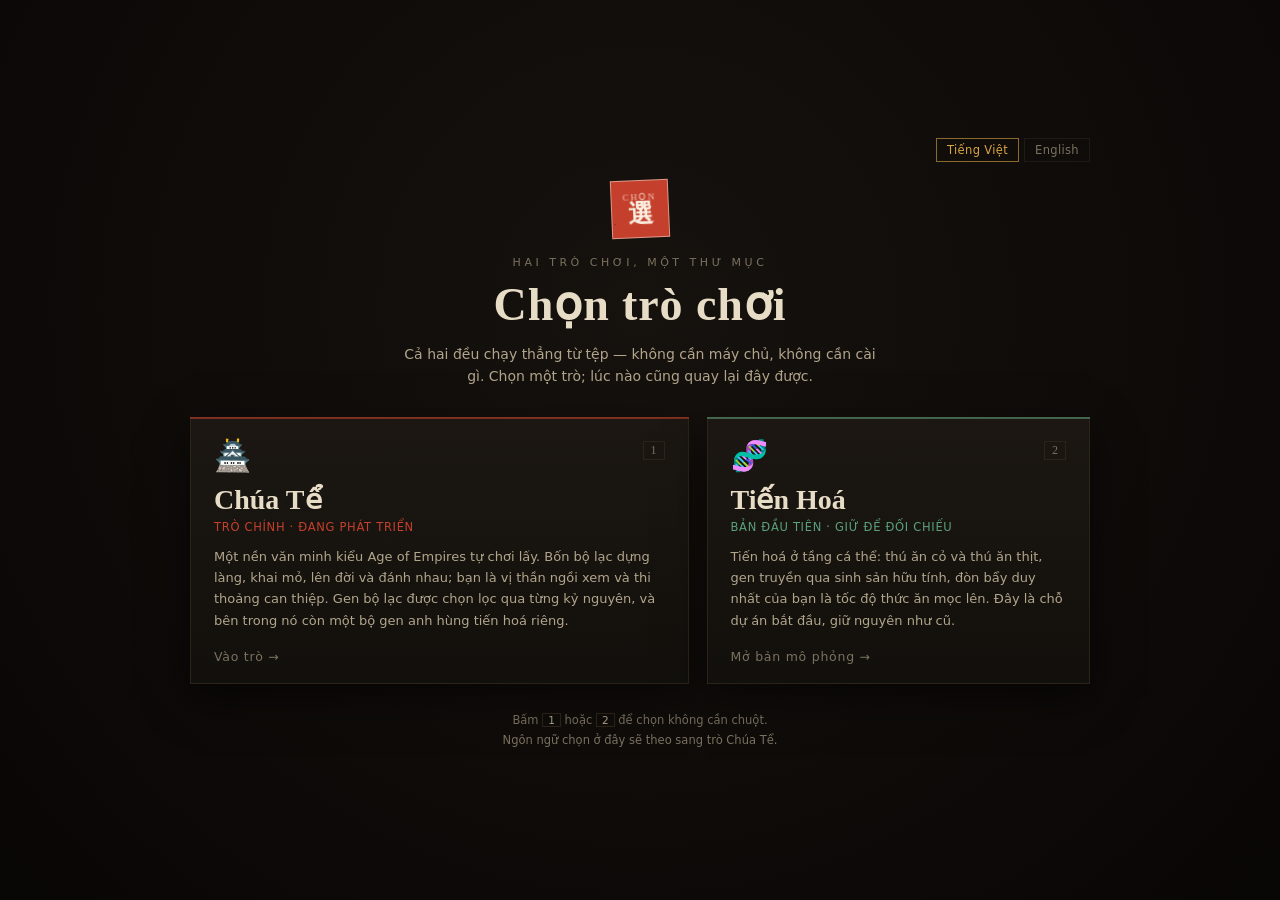
==== commit 90ebcb73: "index.html thành trang chọn trò; bản mô phỏng cũ đổi tên evolution.html Hai trò nay đứng cạnh nhau t" ====
--- a/index.html
+++ b/index.html
@@ -2,2044 +2,242 @@
 <html lang="vi">
 <head>
 <meta charset="UTF-8">
-<title>Evolution Sim — Phase 1</title>
+<meta name="viewport" content="width=device-width, initial-scale=1">
+<title>Chọn trò chơi</title>
+<!-- =============================================================================
+     TRANG CHỌN TRÒ — cái kệ, không phải cuốn sách
+
+     TẠI SAO TỆP NÀY TỒN TẠI. Thư mục này chứa HAI trò chơi rời nhau, mà `index.html`
+     là thứ MỌI đường vào đều rơi trúng: mở thư mục bằng trình duyệt, mở gốc máy chủ
+     (127.0.0.1:8123), hay khôi phục một thẻ cũ. Trước đây chỗ ấy là bản mô phỏng
+     tiến hoá đời đầu — tiêu đề thẻ ghi thẳng "Evolution Sim — Phase 1" — và bên
+     trong nó KHÔNG có một đường dẫn nào sang Chúa Tể. Nên rơi vào đấy là kẹt: thấy
+     một trò mình không định mở, và không có cách nào đi tiếp ngoài việc tự gõ tên
+     tệp. Bản mô phỏng cũ nay là `evolution.html`, chỗ này thành cái kệ.
+
+     TỰ CHỨA. Không `<link>`, không ảnh, không phông tải về — cùng lý do với hai tệp
+     trò chơi: người chơi mở bằng cách BẤM ĐÚP (giao thức `file:`), nên mọi thứ phải
+     nằm trong một tệp. Bảng màu chép lại phần dùng tới của `css/game.css` chứ không
+     dẫn sang nó: nếu dẫn, `body { display:flex; height:100vh; overflow:hidden }` của
+     game sẽ đè lên bố cục trang này, và trang chọn trò sẽ vỡ mỗi lần sửa giao diện
+     game — hai thứ không có lý do gì phải chết chung.
+
+     NGÔN NGỮ. Hai nút ghi thẳng tên ngôn ngữ bằng CHÍNH ngôn ngữ đó, đúng như trang
+     bìa trong game. Lựa chọn ghi vào `localStorage['civ.lang']` — cùng khoá mà
+     `js/00-i18n.js` đọc lúc khởi động — nên chọn English ở kệ thì mở game ra đã là
+     tiếng Anh, không phải chọn lại. Bản dịch nằm ngay trên thẻ (`data-en`), không
+     cần từ điển riêng: mặc định tiếng Việt là chính chữ đã viết trong HTML, nên
+     đường tiếng Việt không thể hỏng.
+     ============================================================================= -->
 <style>
   :root {
     color-scheme: dark;
-  }
+    --lac-900:#0d0b09; --lac-850:#12100c;
+    --rule:#2d2419;    --rule-soft:#1f1a13;
+    --bone:#e7dcc6;    --bone-2:#b1a58c;  --bone-3:#7b7160;
+    --gold:#d8a544;    --gold-hi:#f0cf85; --gold-dim:#8a6a2c;
+    --cinnabar:#c4402d;
+    --jade:#5aa07c;
+    --f-display:"Iowan Old Style","Superclarendon",Charter,Palatino,Georgia,serif;
+    --f-ui:"Avenir Next","Segoe UI",system-ui,-apple-system,sans-serif;
+    /* Hạt mực: nhiễu fractal ngưỡng hoá thành đốm rời, dùng làm MẶT NẠ nên chỉ ăn
+       bớt chứ không tô thêm màu — đúng cách mực khô trên mặt gỗ sơn. */
+    --ink-grain: url("data:image/svg+xml;utf8,<svg xmlns='http://www.w3.org/2000/svg' width='60' height='60'><filter id='g'><feTurbulence type='fractalNoise' baseFrequency='0.85' numOctaves='3' seed='7'/><feComponentTransfer><feFuncA type='discrete' tableValues='0 0 0 0 0 0 1'/></feComponentTransfer></filter><rect width='60' height='60' filter='url(%23g)'/></svg>");
+  }
+  * { box-sizing: border-box; }
   body {
-    margin: 0;
-    font-family: -apple-system, "Segoe UI", Roboto, sans-serif;
-    background: #12151a;
-    color: #d8dee9;
-    display: flex;
-    height: 100vh;
-    overflow: hidden;
-  }
-  #world-pane {
-    flex: 0 0 auto;
-    display: flex;
-    flex-direction: column;
-    align-items: center;
-    padding: 12px;
-    gap: 8px;
-  }
-  #canvasWrap {
-    position: relative;
-  }
-  #simCanvas {
-    background: #1b2027;
-    border: 1px solid #333a45;
-    cursor: grab;
-    display: block;
-  }
-  #minimapCanvas {
-    position: absolute;
-    right: 9px;
-    top: 9px;
-    border: 1px solid #3a4150;
-    cursor: pointer;
-    opacity: 0.92;
-  }
-  #legend {
-    font-size: 11px;
-    color: #8b95a6;
-    text-align: center;
-    max-width: 500px;
-  }
-  #controls {
-    display: flex;
-    gap: 8px;
-    align-items: center;
-    flex-wrap: wrap;
-  }
-  #controls button, #controls select {
-    background: #262b33;
-    color: #d8dee9;
-    border: 1px solid #3a4150;
-    border-radius: 4px;
-    padding: 6px 12px;
-    cursor: pointer;
-    font-size: 13px;
-  }
-  #controls button:hover { background: #333a45; }
-  #side-pane {
-    flex: 1 1 auto;
-    padding: 12px 16px;
-    overflow-y: auto;
-    border-left: 1px solid #262b33;
-    min-width: 320px;
-  }
-  h2 { font-size: 14px; text-transform: uppercase; letter-spacing: .05em; color: #8b95a6; margin: 18px 0 8px; }
-  h2:first-child { margin-top: 0; }
-  #stats, .stat-grid {
-    display: grid;
-    grid-template-columns: auto 1fr;
-    gap: 4px 12px;
-    font-size: 13px;
-  }
-  #stats span.label, .stat-grid span.label { color: #8b95a6; }
-  #stats span.value, .stat-grid span.value { font-variant-numeric: tabular-nums; text-align: right; }
-  #selectedStatus { font-size: 12px; margin-bottom: 6px; }
-  #selectedStatus.alive { color: #81c784; }
-  #selectedStatus.dead { color: #e57373; }
-  .chart-block { margin-bottom: 14px; }
-  .chart-title { font-size: 12px; color: #8b95a6; display: flex; justify-content: space-between; }
-  canvas.trait-chart {
-    width: 100%;
-    height: 60px;
-    background: #1b2027;
-    border: 1px solid #262b33;
-    margin-top: 2px;
-  }
-  #tuning label {
-    display: flex;
-    justify-content: space-between;
-    gap: 8px;
-    font-size: 12px;
-    margin-bottom: 8px;
-    align-items: center;
-  }
-  #tuning input {
-    width: 90px;
-    background: #262b33;
-    color: #d8dee9;
-    border: 1px solid #3a4150;
-    border-radius: 4px;
-    padding: 3px 6px;
-  }
-  #tuning .hint { color: #626b7a; font-size: 11px; margin: -4px 0 8px; }
-
-  /* PHASE 2 — game-hoá: panel mục tiêu/thắng-thua, xem renderGoalPanel() */
-  #goalPanel {
-    border: 1px solid #3a4150;
-    border-radius: 6px;
-    padding: 10px 12px;
-    margin-bottom: 4px;
-    font-size: 13px;
-  }
-  #goalPanel.goal-won { border-color: #81c784; background: rgba(129, 199, 132, 0.08); }
-  #goalPanel.goal-lost { border-color: #e57373; background: rgba(229, 115, 115, 0.08); }
-  .goal-progress-track {
-    height: 8px;
-    background: #1b2027;
-    border: 1px solid #262b33;
-    border-radius: 4px;
-    overflow: hidden;
-    margin: 8px 0 6px;
-  }
-  .goal-progress-fill {
-    height: 100%;
-    background: #64b5f6;
-    width: 0%;
-  }
-  .goal-status { font-size: 12px; color: #8b95a6; }
-  .goal-status.won { color: #81c784; font-weight: 600; }
-  .goal-status.lost { color: #e57373; font-weight: 600; }
-  #goalPanel label { display: flex; justify-content: space-between; gap: 8px; font-size: 12px; margin: 10px 0 0; align-items: center; }
-  #goalPanel input {
-    width: 90px;
-    background: #262b33;
-    color: #d8dee9;
-    border: 1px solid #3a4150;
-    border-radius: 4px;
-    padding: 3px 6px;
-  }
-  #goalPanel .hint { color: #626b7a; font-size: 11px; margin: 4px 0 0; }
+    margin: 0; min-height: 100vh;
+    font-family: var(--f-ui); color: var(--bone);
+    background:
+      radial-gradient(circle at 50% 34%, rgba(28,22,17,0.6), rgba(8,6,5,0.97)),
+      var(--lac-900);
+    display: flex; align-items: center; justify-content: center;
+    padding: 32px 18px;
+  }
+  body::before {
+    content: ''; position: fixed; inset: 0; pointer-events: none; opacity: .5;
+    background: var(--lac-850);
+    -webkit-mask-image: var(--ink-grain); mask-image: var(--ink-grain);
+    -webkit-mask-size: 60px; mask-size: 60px;
+  }
+  ::selection { background: rgba(216,165,68,.28); }
+
+  .shelf { position: relative; width: 900px; max-width: 100%; text-align: center; }
+
+  /* Công tắc ngôn ngữ: ở LUỒNG bình thường, không ghim tuyệt đối. Trang này thấp
+     hơn trang bìa game nhiều, ghim tuyệt đối thì trên màn hẹp nó đè lên con dấu. */
+  .lang { display: flex; gap: 5px; justify-content: flex-end; margin-bottom: 18px; }
+  .lang button {
+    background: transparent; color: var(--bone-3); cursor: pointer; font: inherit;
+    font-size: 11.5px; letter-spacing: .03em; padding: 5px 11px; border: 0;
+    box-shadow: inset 0 0 0 1px var(--rule-soft);
+    transition: color .18s ease, box-shadow .18s ease;
+  }
+  .lang button:hover { color: var(--gold-hi); box-shadow: inset 0 0 0 1px rgba(216,165,68,.4); }
+  .lang button.on { color: var(--gold); box-shadow: inset 0 0 0 1px var(--gold-dim); }
+
+  .seal {
+    position: relative; width: 58px; height: 58px; margin: 0 auto 18px;
+    background: var(--cinnabar);
+    display: flex; flex-direction: column; align-items: center; justify-content: center;
+    transform: rotate(-2.5deg); color: #fbeee0; font-family: var(--f-display);
+    box-shadow: inset 0 0 0 1px rgba(251,238,224,.5), inset 0 0 0 4px var(--cinnabar);
+  }
+  .seal::after {
+    content: ''; position: absolute; inset: 0; background: var(--lac-900); opacity: .5;
+    -webkit-mask-image: var(--ink-grain); mask-image: var(--ink-grain);
+    -webkit-mask-size: 60px; mask-size: 60px;
+  }
+  .seal .k { font-size: 9px; letter-spacing: .22em; opacity: .78; margin-bottom: -1px; }
+  .seal .n { font-size: 25px; line-height: 1; font-weight: 700; }
+
+  .eyebrow { font-size: 11px; letter-spacing: .32em; text-transform: uppercase; color: var(--bone-3); }
+  h1 {
+    font-family: var(--f-display); font-size: 46px; font-weight: 700;
+    letter-spacing: .02em; margin: 8px 0 12px; color: var(--bone);
+  }
+  .sub { font-size: 14px; color: var(--bone-2); max-width: 34em; margin: 0 auto 30px; line-height: 1.6; }
+
+  /* Hai trò KHÔNG ngang hàng và bố cục phải nói ra điều đó: Chúa Tể là trò đang
+     sống, bản mô phỏng cũ là thứ giữ lại để đối chiếu. Cột rộng hơn + con số thứ
+     tự "1" làm việc ấy trước khi người ta kịp đọc một chữ nào. */
+  .games { display: grid; grid-template-columns: 1.3fr 1fr; gap: 18px; text-align: left; }
+  .game {
+    position: relative; display: flex; flex-direction: column;
+    background: linear-gradient(180deg, #1c1712, #12100c);
+    box-shadow: inset 0 0 0 1px var(--rule), 0 14px 40px rgba(0,0,0,.5);
+    padding: 24px 24px 20px; cursor: pointer; color: inherit;
+    text-decoration: none; overflow: hidden;
+    transition: box-shadow .18s ease, transform .18s ease, background .18s ease;
+  }
+  .game::before {
+    content: ''; position: absolute; left: 0; right: 0; top: 0; height: 2px;
+    background: var(--accent); opacity: .55;
+  }
+  .game[data-key="1"] { --accent: var(--cinnabar); }
+  .game[data-key="2"] { --accent: var(--jade); }
+  .game:hover, .game:focus-visible {
+    background: linear-gradient(180deg, #221b14, #16120d); transform: translateY(-3px);
+    box-shadow: inset 0 0 0 1px var(--gold-dim), 0 0 0 1px rgba(216,165,68,.26), 0 18px 46px rgba(0,0,0,.62);
+    outline: none;
+  }
+  .game:hover::before, .game:focus-visible::before { opacity: 1; }
+  .game:focus-visible { box-shadow: inset 0 0 0 1px var(--gold), 0 0 0 2px rgba(216,165,68,.45), 0 18px 46px rgba(0,0,0,.62); }
+
+  .row { display: flex; align-items: flex-start; gap: 12px; margin-bottom: 12px; }
+  .icon { font-size: 30px; line-height: 1; }
+  /* Phím tắt in ngay trên thẻ chứ không giấu dưới chân trang: chỗ duy nhất nó có
+     ích là lúc mắt đang nhìn cái thẻ nó sẽ mở. */
+  .num {
+    margin-left: auto; font-family: var(--f-display); font-size: 12px;
+    color: var(--bone-3); padding: 2px 8px; box-shadow: inset 0 0 0 1px var(--rule);
+  }
+  .name { font-family: var(--f-display); font-size: 28px; font-weight: 700; color: var(--bone); }
+  .tag { font-size: 11.5px; letter-spacing: .06em; text-transform: uppercase; color: var(--accent); margin: 4px 0 12px; }
+  .desc { font-size: 13px; color: var(--bone-2); line-height: 1.62; flex: 1 1 auto; }
+  .go { font-size: 12.5px; letter-spacing: .06em; color: var(--bone-3); margin-top: 18px; transition: color .18s ease; }
+  .game:hover .go, .game:focus-visible .go { color: var(--gold-hi); }
+
+  .foot { font-size: 11.5px; color: var(--bone-3); margin-top: 26px; line-height: 1.8; }
+  kbd {
+    font: inherit; font-size: 10.5px; padding: 1px 6px; color: var(--bone-2);
+    box-shadow: inset 0 0 0 1px var(--rule);
+  }
+
+  @media (max-width: 760px) {
+    .games { grid-template-columns: 1fr; }
+    h1 { font-size: 36px; }
+  }
 </style>
 </head>
 <body>
 
-<div id="world-pane">
-  <div id="canvasWrap">
-    <canvas id="simCanvas"></canvas>
-    <canvas id="minimapCanvas" title="Click/kéo để camera nhảy tới khu vực đó"></canvas>
+<div class="shelf">
+  <div class="lang" role="group" aria-label="Language / Ngôn ngữ">
+    <button type="button" data-lang="vi">Tiếng Việt</button>
+    <button type="button" data-lang="en">English</button>
   </div>
-  <div id="legend">
-    <strong style="color:#ff6659;">▲ Tam giác đỏ, to, viền đen = PREDATOR (săn mồi)</strong> — màu/hình này CỐ ĐỊNH, không đổi theo chế độ tô màu bên dưới.
-    <span id="legendEnergy">Chấm tròn = PREY (ăn cỏ), màu chấm = mức năng lượng: <span style="color:#e57373">đỏ (sắp chết đói)</span> → <span style="color:#81c784">xanh lá (sắp đủ sinh sản)</span>.</span>
-    <span id="legendLineage" style="display:none;">Chấm tròn = PREY (ăn cỏ), màu chấm = dòng họ (mỗi tổ tiên gen-0 một màu riêng, con cháu giữ nguyên màu tổ tiên). Cụm màu lan rộng = dòng họ đó đang thắng thế; cụm màu biến mất = dòng họ đó tuyệt chủng.</span>
-    <br>Click vào 1 chấm để xem chi tiết gene + năng lượng + số hậu duệ còn sống của nó. Map lớn hơn màn hình — kéo chuột / phím mũi tên-WASD / minimap góc phải để xem khu vực khác.
+
+  <div class="seal"><span class="k" data-en="PICK">CHỌN</span><span class="n">選</span></div>
+  <div class="eyebrow" data-en="Two games, one folder">Hai trò chơi, một thư mục</div>
+  <h1 data-en="Pick a game">Chọn trò chơi</h1>
+  <p class="sub" data-en="Both run straight from the file — no server, no install. Pick one; you can always come back here.">Cả hai đều chạy thẳng từ tệp — không cần máy chủ, không cần cài gì. Chọn một trò; lúc nào cũng quay lại đây được.</p>
+
+  <div class="games">
+    <a class="game" href="civilization.html" data-key="1">
+      <div class="row"><span class="icon">🏯</span><span class="num">1</span></div>
+      <div class="name" data-en="Overlord">Chúa Tể</div>
+      <div class="tag" data-en="Main game · in development">Trò chính · đang phát triển</div>
+      <div class="desc" data-en="A self-playing civilization in the Age-of-Empires mould. Four tribes build villages, work mines, age up and go to war; you are the god who watches and steps in now and then. Tribe genes are selected era by era, and a hero genome evolves inside that.">Một nền văn minh kiểu Age of Empires tự chơi lấy. Bốn bộ lạc dựng làng, khai mỏ, lên đời và đánh nhau; bạn là vị thần ngồi xem và thi thoảng can thiệp. Gen bộ lạc được chọn lọc qua từng kỷ nguyên, và bên trong nó còn một bộ gen anh hùng tiến hoá riêng.</div>
+      <div class="go" data-en="Enter →">Vào trò →</div>
+    </a>
+
+    <a class="game" href="evolution.html" data-key="2">
+      <div class="row"><span class="icon">🧬</span><span class="num">2</span></div>
+      <div class="name" data-en="Evolution">Tiến Hoá</div>
+      <div class="tag" data-en="First build · kept for reference">Bản đầu tiên · giữ để đối chiếu</div>
+      <div class="desc" data-en="Evolution at the level of the individual: prey and predators, genes passed on by sexual reproduction, your one lever being how fast food appears. This is where the project started, kept exactly as it was.">Tiến hoá ở tầng cá thể: thú ăn cỏ và thú ăn thịt, gen truyền qua sinh sản hữu tính, đòn bẩy duy nhất của bạn là tốc độ thức ăn mọc lên. Đây là chỗ dự án bắt đầu, giữ nguyên như cũ.</div>
+      <div class="go" data-en="Open the sim →">Mở bản mô phỏng →</div>
+    </a>
   </div>
-  <div id="controls">
-    <button id="btnPause">Pause</button>
-    <button id="btnStep">Step +1 tick</button>
-    <button id="btnReset">Reset</button>
-    <select id="speedSelect">
-      <option value="1">1x</option>
-      <option value="4">4x</option>
-      <option value="10">10x</option>
-      <option value="30">30x</option>
-    </select>
-    <select id="colorModeSelect">
-      <option value="energy">Màu: năng lượng</option>
-      <option value="lineage">Màu: dòng họ</option>
-    </select>
-  </div>
+
+  <p class="foot">
+    <span data-en="Press">Bấm</span> <kbd>1</kbd> <span data-en="or">hoặc</span> <kbd>2</kbd>
+    <span data-en="to pick without the mouse.">để chọn không cần chuột.</span>
+    <br>
+    <span data-en="Your language choice carries into Overlord.">Ngôn ngữ chọn ở đây sẽ theo sang trò Chúa Tể.</span>
+  </p>
 </div>
 
-<div id="side-pane">
-  <h2>Mục tiêu</h2>
-  <div id="goalPanel">
-    <div>Giữ CẢ prey và predator sống sót tới tick <strong id="goalTarget">20000</strong>.</div>
-    <div class="goal-progress-track"><div class="goal-progress-fill" id="goalProgressFill"></div></div>
-    <div class="goal-status" id="goalStatus">Tick 0 / 20000</div>
-    <label>Đòn bẩy của bạn — foodSpawnRate <input type="number" id="tuneFoodSpawnRate" step="1" min="0"></label>
-    <div class="hint">food cells mới/tick — công cụ can thiệp DUY NHẤT của bạn, không giới hạn ngân sách. Thử tăng/giảm khi thấy 1 loài đang mất cân bằng.</div>
-  </div>
-
-  <h2>Trạng thái</h2>
-  <div id="stats">
-    <span class="label">Tick</span><span class="value" id="statTick">0</span>
-    <span class="label">Dân số prey</span><span class="value" id="statPop">0</span>
-    <span class="label">Dân số predator</span><span class="value" id="statPredatorPop">0</span>
-    <span class="label">Food trên grid</span><span class="value" id="statFood">0</span>
-    <span class="label">Sinh / N tick (prey)</span><span class="value" id="statBirths">0</span>
-    <span class="label">Chết / N tick (prey)</span><span class="value" id="statDeaths">0</span>
-  </div>
-
-  <h2>Creature đã chọn</h2>
-  <div id="selectedInfo">
-    <div class="hint" id="selectedHint">Click vào 1 chấm trên bản đồ để xem gene, năng lượng, tuổi của nó.</div>
-    <div id="selectedDetails" style="display:none;">
-      <div id="selectedStatus"></div>
-      <div class="stat-grid">
-        <span class="label">Loài</span><span class="value" id="selSpecies">-</span>
-        <span class="label">Energy</span><span class="value" id="selEnergy">-</span>
-        <span class="label">Age (tick)</span><span class="value" id="selAge">-</span>
-        <span class="label">Đời thứ (generation)</span><span class="value" id="selGen">-</span>
-        <span class="label">Cùng dòng họ còn sống</span><span class="value" id="selLineageCount">-</span>
-        <span class="label">speed</span><span class="value" id="selSpeed">-</span>
-        <span class="label">senseRange</span><span class="value" id="selSense">-</span>
-        <span class="label">metabolism</span><span class="value" id="selMetab">-</span>
-        <span class="label">reproThreshold</span><span class="value" id="selRepro">-</span>
-        <span class="label">size</span><span class="value" id="selSize">-</span>
-        <span class="label">reproInvestment</span><span class="value" id="selReproInvest">-</span>
-        <span class="label">↳ gen con (polygenic)</span><span class="value" id="selReproInvestGenes">-</span>
-      </div>
-    </div>
-  </div>
-
-  <h2>Trait trung bình theo thời gian</h2>
-  <div class="chart-block">
-    <div class="chart-title"><span>speed</span><span id="labelSpeed">-</span></div>
-    <canvas class="trait-chart" id="chartSpeed"></canvas>
-  </div>
-  <div class="chart-block">
-    <div class="chart-title"><span>senseRange</span><span id="labelSense">-</span></div>
-    <canvas class="trait-chart" id="chartSense"></canvas>
-  </div>
-  <div class="chart-block">
-    <div class="chart-title"><span>metabolism</span><span id="labelMetab">-</span></div>
-    <canvas class="trait-chart" id="chartMetab"></canvas>
-  </div>
-  <div class="chart-block">
-    <div class="chart-title"><span>reproThreshold</span><span id="labelRepro">-</span></div>
-    <canvas class="trait-chart" id="chartRepro">-</canvas>
-  </div>
-  <div class="chart-block">
-    <div class="chart-title"><span>size</span><span id="labelSize">-</span></div>
-    <canvas class="trait-chart" id="chartSize"></canvas>
-  </div>
-  <div class="chart-block">
-    <div class="chart-title"><span>reproInvestment (polygenic)</span><span id="labelReproInvest">-</span></div>
-    <canvas class="trait-chart" id="chartReproInvest"></canvas>
-  </div>
-  <div class="chart-block">
-    <div class="chart-title"><span>population — prey (xanh) / predator (hồng)</span><span id="labelPop">-</span></div>
-    <canvas class="trait-chart" id="chartPop"></canvas>
-  </div>
-
-  <h2>Tham số tune (live)</h2>
-  <div id="tuning">
-    <div class="hint" style="margin-top:0;">foodSpawnRate đã chuyển lên panel "Mục tiêu" ở trên — đó là đòn bẩy chính của người chơi.</div>
-
-    <label>maxFoodCells <input type="number" id="tuneMaxFood" step="10" min="0"></label>
-    <div class="hint">trần tổng số food trên grid tại một thời điểm</div>
-
-    <label>mutationRate <input type="number" id="tuneMutationRate" step="0.01" min="0" max="1"></label>
-    <div class="hint">xác suất mỗi trait bị mutate khi sinh con (~0.05–0.1)</div>
-
-    <label>initialPopulation <input type="number" id="tuneInitialPopulation" step="10" min="1"></label>
-    <div class="hint">số con khởi tạo — hạ xuống 10-20 rồi bấm Reset để dễ theo dõi từng cá thể như phim tài liệu</div>
-
-    <label>speedEnergyCost <input type="number" id="tuneSpeedCost" step="0.01" min="0"></label>
-    <div class="hint">năng lượng/tick tốn thêm cho mỗi đơn vị speed — cao thì "nhanh" trở nên đắt đỏ, ép trade-off với metabolism/senseRange</div>
-
-    <label>senseEnergyCost <input type="number" id="tuneSenseCost" step="0.01" min="0"></label>
-    <div class="hint">năng lượng/tick tốn thêm cho mỗi đơn vị senseRange — cao thì "tinh mắt" trở nên đắt đỏ</div>
-
-    <label>metabolismEfficiencyBonus <input type="number" id="tuneMetabBonus" step="0.1" min="0"></label>
-    <div class="hint">hệ số lợi ích của metabolism khi ăn — quá thấp thì metabolism vẫn trôi về floor; quá cao thì trôi lên ceiling. ~2.5 đang cho điểm cân bằng ổn</div>
-
-    <div class="hint" style="margin-top:4px;">Đổi khoảng trait ban đầu: sửa CONFIG.PREY_GENOME.INITIAL_TRAIT_RANGE (hoặc CONFIG.PREDATOR_GENOME cho predator) trong &lt;script&gt; rồi Reset.</div>
-  </div>
-</div>
-
 <script>
-'use strict';
-
-// ============================================================
-// CONFIG — mọi tham số cần tune nằm ở đây. Ba tham số chính
-// (foodSpawnRate, mutationRate, reproThreshold range) cũng có
-// input live ở panel bên phải để chỉnh không cần sửa code.
-// ============================================================
-const CONFIG = {
-  // ============================================================
-  // PHASE 1.1 — thế giới lớn hơn khung nhìn: WORLD (GRID_WIDTH/HEIGHT) giờ TÁCH
-  // KHỎI VIEWPORT (VIEWPORT_WIDTH/HEIGHT). World là toàn bộ bản đồ mô phỏng (creature
-  // di chuyển/spawn food trên toàn bộ world); viewport là khung 900x600px hiển thị
-  // TRÊN MÀN HÌNH, chỉ là 1 cửa sổ con di chuyển được (camX/camY) trên world — giống
-  // camera trong game chiến thuật (AoE): map thật lớn hơn hẳn màn hình đang thấy.
-  // VIEWPORT giữ nguyên 150x100 (= kích thước GRID_WIDTH/HEIGHT cũ của Phase 0/1) để
-  // không đổi cỡ canvas hiển thị; chỉ WORLD phình to hơn xung quanh nó.
-  GRID_WIDTH: 240,
-  GRID_HEIGHT: 160,
-  VIEWPORT_WIDTH: 150,
-  VIEWPORT_HEIGHT: 100,
-  CELL_SIZE: 6,           // px per grid cell khi render
-
-  INITIAL_POPULATION: 180, // KHÔNG scale theo diện tích world — world lớn hơn chỉ để tạo "vùng để khám phá", không có ý định nuôi đông hơn theo cùng mật độ
-
-  // World lớn gấp 240*160 / 150*100 = 2.56x diện tích Phase 0/1 — food-related config
-  // bên dưới scale theo đúng tỉ lệ này để giữ MẬT ĐỘ food/diện tích không đổi, nếu
-  // không giữ điểm cân bằng quần thể đã verify ở Phase 1 (~150-280) sẽ bị phá vỡ chỉ
-  // vì world to hơn chứ không phải vì cơ chế gen nào thay đổi.
-  INITIAL_FOOD: 1200,     // 470 * 2.56
-  MAX_FOOD_CELLS: 1800,   // 700 * 2.56 — vẫn là trần khan hiếm, không nuôi nổi dân số tối đa
-  FOOD_SPAWN_RATE: 50,    // 20 * 2.56 — food cell mới spawn mỗi tick (giới hạn bởi MAX_FOOD_CELLS)
-
-  // Food giờ mọc theo CỤM (patch) thay vì rải đều ngẫu nhiên toàn bản đồ — giống thực tế
-  // hơn (nguồn thức ăn thường tập trung ở một số khu vực: bụi cây, ao...). Mỗi lần spawn,
-  // chọn ngẫu nhiên 1 patch rồi rải quanh tâm patch đó trong bán kính FOOD_PATCH_RADIUS.
-  // Hệ quả: senseRange/vị trí ban đầu giờ có ý nghĩa thật — con ở gần patch có lợi thế
-  // rõ rệt so với con ở xa, thay vì food ở đâu cũng như nhau.
-  // KHÔNG scale theo diện tích world (cố tình giữ nguyên 14/10): world to hơn + số patch
-  // như cũ = mỗi patch chiếm 1 phần nhỏ hơn của map -> các cụm food tách biệt rõ hơn,
-  // đúng cảm giác "đi từ vùng này sang vùng khác" mà camera/pan mới thêm vào hỗ trợ.
-  FOOD_PATCH_COUNT: 14,
-  FOOD_PATCH_RADIUS: 10,
-
-  FOOD_ENERGY_VALUE: 10,  // năng lượng NỀN nhận được khi ăn 1 food cell — xem METABOLISM_EFFICIENCY_BONUS bên dưới, giá trị thật ăn được còn phụ thuộc metabolism của chính con đó
-
-  // Phải THẤP HƠN hẳn mép dưới của INITIAL_TRAIT_RANGE.reproThreshold (60), nếu không
-  // phần lớn quần thể gen-0 sẽ sinh sản ngay tick đầu tiên (chưa cần ăn) -> bùng nổ dân
-  // số tức thời trước khi áp lực chọn lọc (đói) kịp phát huy tác dụng.
-  START_ENERGY: 25,       // năng lượng khởi tạo cho creature thế hệ 0
-
-  // Chi phí năng lượng/tick cho speed và senseRange — ĐIỂM TRADE-OFF: nếu không có 2
-  // dòng này, speed/senseRange là "lợi ích miễn phí" (tìm food nhanh/xa hơn mà không
-  // mất gì), chọn lọc sẽ đẩy cả 2 lên vô hạn (chỉ bị chặn bởi TRAIT_BOUNDS — 1 giới hạn
-  // kỹ thuật, không phải quy luật sinh học). Có cost thì 1 con muốn vừa nhanh vừa tinh
-  // mắt phải trả giá bằng việc cần ăn nhiều hơn hẳn để tồn tại — tạo áp lực chọn lọc
-  // thật giữ traits ở điểm cân bằng thay vì trôi tới biên clamp.
-  SPEED_ENERGY_COST: 0.15,  // năng lượng tốn thêm mỗi tick, nhân với genome.speed
-  SENSE_ENERGY_COST: 0.05,  // năng lượng tốn thêm mỗi tick, nhân với genome.senseRange
-  SIZE_ENERGY_COST: 0.1,    // PHASE 1.5 — năng lượng tốn thêm mỗi tick, nhân với genome.size (thân to hơn tốn nhiều hơn để duy trì, xem effectiveSteps cho cái giá thứ 2 của size: chậm hơn)
-
-  // ĐIỂM TRADE-OFF cho metabolism: trước đây metabolism chỉ có HẠI (tốn năng lượng/tick),
-  // không có LỢI nào bù lại -> chọn lọc luôn đẩy nó về floor, không có điểm cân bằng thật.
-  // Giờ metabolism cao hơn cũng giúp "hấp thụ" được nhiều năng lượng hơn từ mỗi miếng food
-  // (ăn hiệu quả hơn) — như trao đổi chất nhanh thật ngoài đời thường đi kèm khả năng
-  // chuyển hoá dinh dưỡng nhanh hơn. Trade-off: metabolism cao = tốn nhanh hơn NHƯNG mỗi
-  // lần ăn được nhiều hơn; metabolism thấp = tốn chậm hơn NHƯNG mỗi lần ăn được ít hơn.
-  // Không còn "thấp luôn luôn tốt" một chiều nữa.
-  // Lưu ý khi tune: cost tính MỖI TICK (dù không ăn), còn benefit chỉ nhận được LÚC ĂN
-  // (không phải mỗi tick) -> hệ số phải đủ lớn để bù phần "không phải lúc nào cũng được
-  // hưởng". Test thật: 1.0 chưa đủ (metabolism vẫn từ từ trôi về floor 0.05, chỉ chậm
-  // hơn); 2.5 cho kết quả đúng ý — avgMetabolism dao động quanh ~0.25-0.35 (gần giá trị
-  // khởi tạo) suốt hàng chục nghìn tick, không còn xu hướng 1 chiều.
-  METABOLISM_EFFICIENCY_BONUS: 2.5, // hệ số nhân thêm vào FOOD_ENERGY_VALUE theo genome.metabolism
-
-  // ============================================================
-  // PHASE 1.2 — "NO BỤNG": giới hạn năng lượng dự trữ tối đa, áp dụng cho CẢ prey lẫn
-  // predator (xem PREDATOR.MAX_ENERGY bên dưới cho predator).
-  // ============================================================
-  // LÝ DO THÊM: predator-prey thuần (không có gì giới hạn thêm) có tính chất toán học
-  // là dao động "trung hoà" (neutrally stable) — không có lực kéo hệ về lại 1 quỹ đạo
-  // cố định, nên nhiễu ngẫu nhiên (bắt/thoát là tung đồng xu, số cá thể là số nguyên)
-  // khiến biên độ dao động RANDOM-WALK dần ra ngoài, sớm muộn cũng chạm đáy tuyệt
-  // chủng (test thật: predator/prey lần lượt tuyệt chủng dù đã tune 3 vòng). Việc chặn
-  // năng lượng dự trữ (không thể "ăn no" quá 1 mức bất kể ăn được bao nhiêu) mô phỏng
-  // sức chứa dạ dày/mỡ thật ngoài đời — nó GIỚI HẠN LỢI THẾ của 1 cá thể may mắn gặp
-  // vận may liên tiếp (nhiều food/prey liền nhau), vì phần dư ra bị LÃNG PHÍ thay vì
-  // tích luỹ vô hạn để tài trợ cho hàng loạt lần sinh sản liên tiếp. Đây chính là cơ
-  // chế "functional response bão hoà" trong sinh thái học (mô hình Rosenzweig-MacArthur)
-  // — thứ biến quỹ đạo trung hoà thành hệ có xu hướng tắt dần về 1 điểm cân bằng thật.
-  // PHASE 1.5 — trần "no bụng" giờ theo TỪNG CÁ THỂ (size × hệ số) thay vì 1 hằng số
-  // chung cho cả quần thể — xem CONFIG.PREY_GENOME.size bên dưới. Con to hơn CHỨA
-  // ĐƯỢC nhiều năng lượng hơn thật sự (không chỉ là hiển thị), một phần thưởng thật
-  // cho việc đầu tư gen vào size, đánh đổi với chi phí SIZE_ENERGY_COST + di chuyển
-  // chậm hơn (xem effectiveSteps). Ở size=1.0 (chính giữa khoảng khởi tạo), trần =
-  // đúng bằng 250 cũ, nên hành vi gen-0 không đổi đột ngột so với Phase 1.2-1.4.
-  PREY_MAX_ENERGY_PER_SIZE: 250,
-
-  MUTATION_RATE: 0.08,    // xác suất MỖI trait bị mutate khi sinh con (spec: ~0.05-0.1) — DÙNG CHUNG cho cả prey lẫn predator
-
-  // ============================================================
-  // PHASE 1.2 — predator-prey: tách "gene spec" (bounds/sigma/initial-range/
-  // polygenic) ra khỏi CONFIG cấp cao nhất thành CONFIG.PREY_GENOME riêng, để
-  // randomGenome/mutateGenome/phenotypeOf nhận spec làm THAM SỐ thay vì đọc thẳng
-  // CONFIG toàn cục — nhờ vậy CÙNG 1 bộ hàm gen dùng được cho cả predator (xem
-  // CONFIG.PREDATOR_GENOME bên dưới) mà không phải chép lại logic mutation/
-  // polygenic. Giá trị bên trong PREY_GENOME giữ NGUYÊN các con số đã tune ở
-  // Phase 0/1 — đây thuần là đổi CHỖ CHỨA, không đổi hành vi của prey.
-  // ============================================================
-  PREY_GENOME: {
-    MUTATION_SIGMA: {       // độ lệch chuẩn của nhiễu Gaussian khi 1 trait mutate
-      speed: 0.3,
-      senseRange: 1.0,
-      metabolism: 0.05,
-      reproThreshold: 6,
-      size: 0.15
-    },
-
-    // Chặn trait trong khoảng hợp lý để tránh trôi dạt vô hạn (vd speed/senseRange
-    // không có cost trực tiếp trong spec nên về lý thuyết có thể tăng mãi — clamp
-    // là biện pháp kỹ thuật, không phải thay đổi cơ chế chọn lọc).
-    TRAIT_BOUNDS: {
-      speed: [0.5, 6],
-      senseRange: [2, 25],
-      metabolism: [0.05, 1.5],
-      reproThreshold: [30, 200],
-      size: [0.3, 3.0]
-    },
-
-    INITIAL_TRAIT_RANGE: {
-      speed: [1, 2],
-      senseRange: [4, 8],
-      metabolism: [0.2, 0.5],
-      reproThreshold: [60, 100],
-      size: [0.8, 1.2] // khởi tạo quanh baseline 1.0 — tương tự cách reproInvestment khởi tạo quanh 0.5, để so sánh "trước/sau" chọn lọc sạch
-    },
-
-    // reproInvestment: trait polygenic — thay 50/50 cố định bằng % năng lượng cha/mẹ
-    // CHO CON lúc đẻ. Đầu tư cao (gần 0.8) -> con khoẻ hơn nhưng cha/mẹ yếu đi; đầu tư
-    // thấp (gần 0.2) -> ngược lại. Trade-off kiểu r- vs K-selection. Polygenic (geneCount
-    // gen con nhỏ cộng trung bình thành 1 phenotype) CHỈ áp dụng cho trait này — 4 trait
-    // trên vẫn monogenic để giữ được phép so sánh "polygenic vs monogenic" sạch trong
-    // cùng 1 lần chạy (xem phenotypeOf/mutateGenome).
-    POLYGENIC_TRAITS: {
-      reproInvestment: {
-        geneCount: 4,
-        subgeneMutationSigma: 0.08,
-        initialSubgeneRange: [0.4, 0.6],
-        phenotypeBounds: [0.2, 0.8]
-      }
-    },
-
-    // PHASE 1.4 (round 2) — xem findNearestMateInRange: khi tìm bạn tình, tầm nhận biết
-    // dùng = senseRange * MATE_SENSE_MULTIPLIER thay vì senseRange thường (vẫn dùng
-    // senseRange thô cho tìm food/phát hiện predator). Prey giữ 1 (không đổi gì) vì mật
-    // độ quần thể đã đủ dày — bottleneck tìm bạn tình chỉ xảy ra ở predator thưa dân.
-    MATE_SENSE_MULTIPLIER: 1
-  },
-
-  // ============================================================
-  // PHASE 1.2 — predator: loài thứ 2, CHỈ ăn prey (Lotka-Volterra thuần, không ăn
-  // được food thực vật) — điều kiện để có dao động số lượng theo chu kỳ giữa 2 loài
-  // thay vì tắt dần về 1 điểm cân bằng phẳng. Dùng CHUNG kiến trúc gen với prey (5
-  // trait y hệt: speed/senseRange/metabolism/reproThreshold/reproInvestment polygenic)
-  // nhưng với bounds/range/sigma RIÊNG — predator khởi tạo nhanh hơn, tinh mắt hơn,
-  // ngưỡng đẻ cao hơn (đầu tư lâu dài hơn cho 1 lần sinh sản, phù hợp bậc dinh dưỡng
-  // cao hơn, quần thể nhỏ hơn nhiều so với prey).
-  // ============================================================
-  PREDATOR_GENOME: {
-    MUTATION_SIGMA: {
-      speed: 0.3,
-      senseRange: 1.2,
-      metabolism: 0.05,
-      reproThreshold: 12,
-      size: 0.15
-    },
-    TRAIT_BOUNDS: {
-      speed: [0.5, 8],
-      senseRange: [2, 30],
-      metabolism: [0.05, 1.5],
-      reproThreshold: [80, 350],
-      size: [0.3, 3.0]
-    },
-    // GHI CHÚ TUNE (v2 -> v3): tốc độ khởi tạo NGANG prey ([1,2], v2) khiến predator
-    // gần như không bao giờ đuổi kịp được prey đang chạy trốn (2 bên tốc độ ngang
-    // nhau, prey lại thường phát hiện trước nhờ senseRange) — predator tuyệt chủng vì
-    // đói (không bắt được gì) dù CATCH_BASE_PROB không hề thấp. Trả lại 1 lợi thế tốc
-    // độ NHỎ (không lớn như v1's [2,3]) để predator còn cơ hội thật sự áp sát — mức độ
-    // "đúng" của lợi thế này là đúng chỗ cần tiếp tục quan sát/tune thêm.
-    INITIAL_TRAIT_RANGE: {
-      speed: [1.5, 2.2],
-      senseRange: [6, 10],
-      metabolism: [0.2, 0.5],
-      reproThreshold: [150, 250],
-      size: [0.8, 1.2]
-    },
-    POLYGENIC_TRAITS: {
-      reproInvestment: {
-        geneCount: 4,
-        subgeneMutationSigma: 0.08,
-        initialSubgeneRange: [0.4, 0.6],
-        phenotypeBounds: [0.2, 0.8]
-      }
-    },
-
-    // PHASE 1.4 (round 2) — fix Allee effect KHÔNG PHẢI bằng tăng INITIAL_POPULATION
-    // (đã thử 35 và 60, xem GHI CHÚ TUNE ở CONFIG.PREDATOR — cả 2 đều thất bại theo 2
-    // kiểu khác nhau), mà bằng cách cho predator một "tầm tìm bạn tình" RIÊNG, rộng hơn
-    // hẳn senseRange dùng để săn mồi (sinh học thật: nhiều loài có tín hiệu gọi bạn tình
-    // — pheromone, tiếng gọi — tầm xa hơn hẳn tầm nhìn săn mồi thông thường). Chỉ áp
-    // dụng lúc gọi findNearestMateInRange, KHÔNG ảnh hưởng săn mồi/né predator — nên
-    // không làm tăng áp lực săn mồi lên prey như cách tăng số lượng đã làm.
-    MATE_SENSE_MULTIPLIER: 4
-  },
-
-  // Năng lượng/kinh tế riêng của predator — KHÔNG dùng chung với prey (FOOD_ENERGY_VALUE,
-  // SPEED_ENERGY_COST... ở trên) vì predator vận động/săn theo cách khác hẳn con mồi.
-  // INITIAL_POPULATION nhỏ hơn nhiều lần prey — đúng tỉ lệ sinh khối thấp của bậc dinh
-  // dưỡng cao hơn trong thực tế, và cũng để tránh predator xoá sổ prey ngay từ đầu
-  // trước khi 2 quần thể kịp tìm điểm cân bằng động.
-  //
-  // GHI CHÚ TUNE (v1 -> v2): bộ số ban đầu (MEAT_ENERGY_VALUE=35, speed khởi tạo cao
-  // hơn prey, CATCH_BASE_PROB=0.5) khiến prey TUYỆT CHỦNG chỉ sau ~210 tick — predator
-  // "quá lời" mỗi lần bắt (đủ nuôi sống ~35-45 tick chỉ từ 1 con mồi, trong khi prey cần
-  // NHIỀU lần ăn mới đủ năng lượng sinh sản) nên predator nhân số nhanh hơn hẳn tốc độ
-  // prey mất đi. Hạ MEAT_ENERGY_VALUE, tăng chi phí/tick, tăng reproThreshold, hạ
-  // CATCH_BASE_PROB để mỗi lần săn "đắt" hơn và cần nhiều lần săn hơn mới đẻ được —
-  // tương tự bài học METABOLISM_EFFICIENCY_BONUS ở Phase 0 (lợi ích ăn-được-1-lần phải
-  // cân với chi phí trả MỖI TICK).
-  PREDATOR: {
-    // GHI CHÚ TUNE (PHASE 1.4 Allee-effect fix, round 1 -> round 2): sau khi thêm sinh
-    // sản hữu tính, quần thể predator khởi tạo ở 20 con liên tục tuyệt chủng trong <2000
-    // tick — không phải vì thiếu mồi (đã quan sát predator từng đạt 590-642 con ở Phase
-    // 1.2 khi còn vô tính), mà vì ở mật độ 20 con / 38400 ô, số bạn tình kỳ vọng trong
-    // senseRange lúc nào cũng gần 0 (Allee effect). Round 1 thử TĂNG INITIAL_POPULATION
-    // (35, rồi 60) — cả 2 đều thất bại: 35 vẫn không đủ mật độ (vẫn trượt về 1 con), 60
-    // thoát được Allee nhưng lại săn prey quá mạnh ngay từ đầu -> prey tuyệt chủng ở tick
-    // ~1337 (nhanh hơn cả baseline Phase 1.2). Giữ nguyên INITIAL_POPULATION=20 — fix
-    // THẬT SỰ nằm ở MATE_SENSE_MULTIPLIER (xem PREDATOR_GENOME): tăng tầm tìm-bạn-tình
-    // mà không tăng số cá thể/áp lực săn mồi.
-    INITIAL_POPULATION: 20,
-    START_ENERGY: 30,
-    SPEED_ENERGY_COST: 0.25,
-    SENSE_ENERGY_COST: 0.08,
-    SIZE_ENERGY_COST: 0.15, // PHASE 1.5 — xem CONFIG.SIZE_ENERGY_COST (prey), cùng cơ chế
-    MEAT_ENERGY_VALUE: 22,           // v2 hạ 35->16 làm predator tuyệt chủng (không bắt đủ để sống) vì mất luôn lợi thế speed cùng lúc — v3 nới lên 22, giữa 2 thái cực
-    METABOLISM_EFFICIENCY_BONUS: 2.5, // giống cơ chế trade-off metabolism của prey, áp dụng lên MEAT_ENERGY_VALUE
-    // PHASE 1.5 — trần "no bụng" giờ theo size × hệ số, xem PREY_MAX_ENERGY_PER_SIZE.
-    // Ở size=1.0 (giữa khoảng khởi tạo), trần = đúng 420 cũ.
-    MAX_ENERGY_PER_SIZE: 420,
-
-    // GHI CHÚ (Phase 1.3): MAX_ENERGY (trần dự trữ) không chặn được việc predator bắt
-    // NHIỀU con liên tiếp trong ít tick khi lạc vào 1 khu prey tụ tập đông (rừng food
-    // đậm đặc) — mỗi lần bắt vẫn hợp lệ miễn năng lượng chưa chạm trần, nên 1 predator
-    // có thể "quét sạch" cả ổ prey chỉ trong vài tick. HANDLING_TIME chặn ĐÚNG chỗ này:
-    // sau 1 lần bắt được, predator cần vài tick "tiêu hoá" (không bắt thêm được, dù vẫn
-    // di chuyển/rình bình thường) trước khi bắt tiếp — đây là "functional response bão
-    // hoà" ĐÚNG NGHĨA (giới hạn theo TỐC ĐỘ tiêu thụ, không chỉ theo SỨC CHỨA) trong mô
-    // hình Rosenzweig-MacArthur, khác với MAX_ENERGY (chỉ giới hạn sức chứa).
-    HANDLING_TIME: 8
-  },
-
-  // Cơ chế bắt mồi: KHÔNG chắc-chắn-bắt-được khi cùng ô — xác suất bắt phụ thuộc
-  // CHÊNH LỆCH speed predator vs prey, luôn kẹp trong CATCH_PROB_BOUNDS (không bao giờ
-  // 0% hay 100% tuyệt đối — luôn còn yếu tố may rủi, tránh 1 bên "miễn nhiễm" hoàn
-  // toàn chỉ vì chênh speed rất lớn). v3: CATCH_BASE_PROB nới lên 0.4 (giữa 0.5 gốc và
-  // 0.3 của v2) — v2 hạ quá tay CÙNG LÚC với việc bỏ lợi thế speed khiến predator gần
-  // như không bao giờ bắt được gì.
-  CATCH_BASE_PROB: 0.4,
-  CATCH_SPEED_SENSITIVITY: 0.12,  // mỗi 1 đơn vị predator.speed - prey.speed làm xác suất bắt đổi thêm 12 điểm %
-  // PHASE 1.5 — size của PREY (không phải predator) trừ thêm vào xác suất bắt được:
-  // con to hơn khó nuốt/khó khống chế hơn — 1 trục phòng thủ THỨ 2 độc lập với
-  // tốc độ chạy trốn, đổi lại size cũng làm prey chậm hơn (effectiveSteps) và tốn
-  // năng lượng/tick hơn (SIZE_ENERGY_COST) — không phải "phòng thủ miễn phí".
-  CATCH_SIZE_DEFENSE: 0.08,
-  CATCH_PROB_BOUNDS: [0.05, 0.9],
-
-  // ============================================================
-  // PHASE 1.1/1.3 — địa hình: chướng ngại vật (cây) chặn CẢ di chuyển LẪN tầm nhìn.
-  // ============================================================
-  // GHI CHÚ (v1 -> v2, Phase 1.3): v1 rải cây NGẪU NHIÊN DÀY ĐẶC trong 1 đĩa tròn
-  // (density 0.55 trên bán kính nhỏ 6) -> rừng đặc như 1 khối, khó phân biệt lối đi.
-  // v2 rải cây theo LƯỚI THƯA (spacing giữa các điểm lưới) trên 1 vùng RỘNG hơn hẳn,
-  // mỗi điểm lưới có xác suất OBSTACLE_DENSITY thành cây + rung ngẫu nhiên nhẹ quanh
-  // điểm lưới (tránh trông cứng nhắc như bàn cờ) -> cây CÁCH NHAU XA, nhiều khoảng
-  // trống giữa các cây tạo cảm giác "mê cung nhiều lối ra vào" thay vì 1 bức tường
-  // rừng đặc. Vì chướng ngại vật chặn CẢ LINE-OF-SIGHT (xem hasLineOfSight), đây cũng
-  // là nơi ẩn nấp một phần cho prey (xem findNearestPredatorInRange) — rừng thưa vẫn
-  // che được tầm nhìn theo từng góc cụ thể dù không phải "vô hình hoàn toàn".
-  OBSTACLE_CLUSTER_COUNT: 10,
-  OBSTACLE_CLUSTER_RADIUS: 14,     // v1: 6 -> v2: 14 — vùng rừng rộng hơn hẳn để có không gian tạo hành lang
-  OBSTACLE_TREE_SPACING: 4,        // khoảng cách LƯỚI giữa các cây — càng lớn cây càng cách xa nhau, càng nhiều lối đi
-  OBSTACLE_DENSITY: 0.7,           // xác suất 1 điểm lưới THỰC SỰ mọc cây (bỏ bớt để rìa/lối đi không đều tăm tắp)
-
-  // PHASE 1.3 — food mọc nhiều hơn TRONG rừng: tâm mỗi khu rừng (xem forestClusters)
-  // cũng được tính là 1 "food patch" bổ sung (xem generateFoodPatches). Vì food KHÔNG
-  // được phép spawn đè lên ô cây (xem spawnFood), food dồn vào đúng KHOẢNG TRỐNG giữa
-  // cây — biến rừng thành nơi vừa kiếm ăn tốt vừa có chút an toàn (line-of-sight bị che
-  // 1 phần).
-  //
-  // GHI CHÚ TUNE (v1 -> v2, cùng ngày): v1 dùng weight=2 (10 rừng × 2 = 20 "vé", chiếm
-  // ~59% tổng patch) — test thật: dồn QUÁ NHIỀU prey vào chỉ 10 điểm nhỏ, khi 1 (hoặc
-  // NHIỀU) predator lạc vào là "buffet", sập quần thể chỉ sau ~600-1900 tick dù đã
-  // thêm HANDLING_TIME (giới hạn tốc độ bắt của TỪNG predator — không giúp được nhiều
-  // vì NHIỀU predator cùng hội tụ vào 1 điểm vẫn cộng dồn bắt được rất nhanh). Bài học:
-  // limit tốc độ 1 cá thể không đủ nếu bản thân sự TỤ TẬP KHÔNG GIAN quá mạnh — phải
-  // giảm ngay từ gốc mức độ tụ tập đó. v2 hạ xuống 0.5 (~26% tổng patch, ~1.6x mật độ
-  // trung bình theo diện tích rừng thay vì áp đảo) — vẫn cao hơn ngoài rừng nhưng không
-  // đủ để tạo 1 điểm nóng dễ bị "quét sạch". Hỗ trợ số lẻ (không nguyên) qua làm tròn
-  // ngẫu nhiên trong generateFoodPatches.
-  FOREST_FOOD_WEIGHT: 0.5,
-
-  // ============================================================
-  // PHASE 1.1 — camera: pan khung nhìn quanh world (xem clampCamera/updateCameraFromKeys).
-  // ============================================================
-  CAMERA_PAN_SPEED: 1.5,   // ô/frame khi giữ phím mũi tên/WASD — đây là tốc độ UI (mỗi frame vẽ), KHÔNG phụ thuộc ticksPerFrame hay running (pan được kể cả lúc Pause)
-  MINIMAP_SCALE: 0.75,     // px/ô trên minimap (world 240x160 -> minimap 180x120px)
-
-  LOG_INTERVAL: 10,          // mỗi N tick: console.log trait trung bình + lấy mẫu cho chart
-  CHART_HISTORY_LENGTH: 400,  // số điểm mẫu giữ lại trên mỗi chart (rolling window)
-
-  // ============================================================
-  // PHASE 2 — game-hoá: trước đây đây thuần là sandbox quan sát, không có "thắng/thua".
-  // Người chơi giờ có vai trò "Thượng đế điều khiển hệ sinh thái": mục tiêu là giữ CẢ 2
-  // loài còn sống tới TARGET_TICK; thua ngay khi 1 trong 2 loài về 0. Công cụ can thiệp
-  // duy nhất ở bản đầu tiên: chỉnh foodSpawnRate trực tiếp (không giới hạn ngân sách) —
-  // xem checkGameOver()/renderGoalPanel(). TARGET_TICK=20000 được chọn vì chạy thụ động
-  // (không can thiệp gì) dưới cơ chế hiện tại (sinh sản hữu tính + mate-sense fix) chỉ
-  // sống được tới ~7534 tick trước khi predator ăn sạch prey — 20000 đòi hỏi người chơi
-  // thực sự can thiệp đúng lúc, không tự nhiên đạt được.
-  GAME: {
-    TARGET_TICK: 20000
-  }
-};
-
-// ============================================================
-// State
-// ============================================================
-let creatures = [];   // PREY — tên biến giữ nguyên từ Phase 0/1 (predator dùng mảng riêng bên dưới)
-let predators = [];   // PHASE 1.2 — loài thứ 2, xem CONFIG.PREDATOR/PREDATOR_GENOME
-let foodCells = new Set();      // key "x,y" — Set để lookup/xoá O(1)
-let obstacleCells = new Set();  // key "x,y" — chướng ngại vật (cây), sinh 1 lần mỗi Reset, xem generateObstacles()
-let tick = 0;
-let running = true;
-let ticksPerFrame = 1;
-
-// PHASE 2 — xem CONFIG.GAME/checkGameOver(): 'playing' -> 'won' (tick chạm TARGET_TICK,
-// cả 2 loài còn sống) hoặc 'lost' (1 trong 2 loài về 0 trước đó). gameOverSpecies chỉ có
-// nghĩa khi gameState === 'lost' — cho biết loài nào tuyệt chủng để hiển thị đúng.
-let gameState = 'playing';
-let gameOverSpecies = null;
-
-// Camera: (camX, camY) là toạ độ world (ô, có thể lẻ để pan mượt) của góc trên-trái
-// viewport. World lớn hơn viewport (xem CONFIG.GRID_WIDTH/HEIGHT vs VIEWPORT_WIDTH/
-// HEIGHT) nên camera luôn bị clamp trong khoảng còn lại — xem clampCamera().
-let camX = 0;
-let camY = 0;
-
-let birthsSinceLog = 0;
-let deathsSinceLog = 0;
-
-let nextCreatureId = 0;       // id ổn định (DÙNG CHUNG cho cả prey lẫn predator) để "theo dõi" 1 con qua nhiều tick dù mảng bị sắp xếp lại
-let selectedCreatureId = null; // id creature đang được click chọn để xem chi tiết (null = chưa chọn ai)
-let selectedSpecies = null;    // 'prey' | 'predator' | null — loài của creature đang chọn, xem selectNearestCreatureAt
-let selectedLastKnown = null;  // snapshot gần nhất của creature đã chọn — dùng để hiển thị "vừa chết"
-let colorMode = 'energy';      // 'energy' | 'lineage' — cách tô màu chấm trên canvas
-
-const history = {
-  ticks: [],
-  population: [],
-  predatorPopulation: [], // PHASE 1.2 — vẽ chung 1 chart với population để thấy dao động kiểu Lotka-Volterra
-  speed: [],
-  senseRange: [],
-  metabolism: [],
-  reproThreshold: [],
-  size: [],
-  reproInvestment: []
-};
-
-// ============================================================
-// Genome helpers
-// ============================================================
-function randomInRange([lo, hi]) {
-  return lo + Math.random() * (hi - lo);
-}
-
-function clamp(value, [lo, hi]) {
-  return Math.min(hi, Math.max(lo, value));
-}
-
-// Gaussian noise via Box-Muller (dùng cho mutation)
-function gaussianNoise(sigma) {
-  const u1 = Math.random() || 1e-9;
-  const u2 = Math.random();
-  const z = Math.sqrt(-2 * Math.log(u1)) * Math.cos(2 * Math.PI * u2);
-  return z * sigma;
-}
-
-// PHASE 1.2 — các hàm gen dưới đây nhận `spec` (CONFIG.PREY_GENOME hoặc
-// CONFIG.PREDATOR_GENOME) làm tham số thay vì đọc thẳng CONFIG toàn cục, để CÙNG
-// 1 bộ hàm dùng chung được cho cả 2 loài mà không chép lại logic mutation/polygenic
-// (xem quyết định kiến trúc ở CONFIG.PREY_GENOME).
-
-// Sinh bộ gen con (mảng geneCount số) cho 1 trait polygenic, dùng cho gen-0.
-function randomPolygene(spec, trait) {
-  const poly = spec.POLYGENIC_TRAITS[trait];
-  const genes = [];
-  for (let i = 0; i < poly.geneCount; i++) {
-    genes.push(randomInRange(poly.initialSubgeneRange));
-  }
-  return genes;
-}
-
-function randomGenome(spec) {
-  return {
-    speed: randomInRange(spec.INITIAL_TRAIT_RANGE.speed),
-    senseRange: randomInRange(spec.INITIAL_TRAIT_RANGE.senseRange),
-    metabolism: randomInRange(spec.INITIAL_TRAIT_RANGE.metabolism),
-    reproThreshold: randomInRange(spec.INITIAL_TRAIT_RANGE.reproThreshold),
-    size: randomInRange(spec.INITIAL_TRAIT_RANGE.size),
-    reproInvestment: randomPolygene(spec, 'reproInvestment')
-  };
-}
-
-// Quy đổi genotype -> phenotype cho MỌI trait, dùng thay vì đọc genome[trait]
-// trực tiếp ở logic/hiển thị. Với trait thường, phenotype = chính giá trị đó.
-// Với trait polygenic (xem spec.POLYGENIC_TRAITS), phenotype = trung bình cộng
-// của cả mảng gen con, rồi clamp vào phenotypeBounds — trung bình hoá là chỗ tạo
-// ra hiệu ứng "biến dị mượt hơn" so với 1 gen đơn lẻ (xem giải thích ở CONFIG).
-function phenotypeOf(spec, genome, trait) {
-  const poly = spec.POLYGENIC_TRAITS[trait];
-  if (!poly) return genome[trait];
-  const genes = genome[trait];
-  const avg = genes.reduce((sum, g) => sum + g, 0) / genes.length;
-  return clamp(avg, poly.phenotypeBounds);
-}
-
-// ĐIỂM MUTATION: mỗi trait độc lập có xác suất MUTATION_RATE bị nhiễu Gaussian (sigma
-// riêng theo trait), sau đó clamp vào TRAIT_BOUNDS. Đây là nguồn biến dị DUY NHẤT ở
-// Phase 0 (vô tính); từ Phase 1.4 (sinh sản hữu tính, xem crossoverGenome/tryMate) đây
-// là nguồn biến dị THỨ HAI, cộng thêm sau khi 2 cha/mẹ đã lai ghép biến dị sẵn có.
-// Phase 1: trait polygenic (mảng gen con) đi theo nhánh riêng — mutate TỪNG gen
-// con độc lập bằng subgeneMutationSigma, KHÔNG clamp từng gen con (chỉ phenotype
-// tổng hợp mới bị clamp, xem phenotypeOf) để 1 gen con có thể trôi ra ngoài
-// phenotypeBounds mà không ảnh hưởng ngay — nó chỉ thật sự "có hại/lợi" khi trung
-// bình cộng với 3 gen con còn lại đẩy phenotype ra ngoài bound.
-function mutateGenome(spec, parentGenome) {
-  const child = {};
-  for (const trait of Object.keys(parentGenome)) {
-    const poly = spec.POLYGENIC_TRAITS[trait];
-    if (poly) {
-      child[trait] = parentGenome[trait].map(gene => {
-        let value = gene;
-        if (Math.random() < CONFIG.MUTATION_RATE) {
-          value += gaussianNoise(poly.subgeneMutationSigma);
-        }
-        return value;
-      });
-    } else {
-      let value = parentGenome[trait];
-      if (Math.random() < CONFIG.MUTATION_RATE) {
-        value += gaussianNoise(spec.MUTATION_SIGMA[trait]);
-      }
-      child[trait] = clamp(value, spec.TRAIT_BOUNDS[trait]);
+(function () {
+  'use strict';
+
+  // -- Ngôn ngữ ------------------------------------------------------------
+  // Mặc định tiếng Việt LÀ chữ đã viết sẵn trong HTML, nên nó không thể hỏng: hàm
+  // dưới chỉ có việc cất bản gốc đi lần đầu rồi đổi qua đổi lại. Cùng khoá lưu với
+  // game (`civ.lang`) — đọc ở js/00-i18n.js.
+  var nodes = document.querySelectorAll('[data-en]');
+
+  function apply(lang) {
+    for (var i = 0; i < nodes.length; i++) {
+      var n = nodes[i];
+      if (n.dataset.vi === undefined) n.dataset.vi = n.textContent;
+      n.textContent = (lang === 'en') ? n.dataset.en : n.dataset.vi;
     }
-  }
-  return child;
-}
-
-// ============================================================
-// World setup
-// ============================================================
-function foodKey(x, y) { return x + ',' + y; }
-
-// Tách "x,y" -> [x, y] số — dùng chung cho foodCells/obstacleCells thay vì mỗi chỗ
-// tự parse lại (trước đây findNearestFoodInRange/renderWorld mỗi nơi lặp lại logic
-// indexOf/slice giống hệt nhau).
-function parseKey(key) {
-  const commaIdx = key.indexOf(',');
-  return [Number(key.slice(0, commaIdx)), Number(key.slice(commaIdx + 1))];
-}
-
-function isObstacle(x, y) {
-  return obstacleCells.has(foodKey(x, y));
-}
-
-let forestClusters = []; // tâm + bán kính mỗi khu rừng — dùng để thiên vị food spawn vào rừng, xem generateFoodPatches
-
-// Chướng ngại vật (cây) sinh theo CỤM giống food patch, nhưng bên trong mỗi cụm rải
-// theo LƯỚI THƯA (spacing OBSTACLE_TREE_SPACING) thay vì random dày đặc — xem ghi chú
-// ở CONFIG.OBSTACLE_*. Mỗi điểm lưới rung ngẫu nhiên ±nửa ô spacing để rìa rừng không
-// trông cứng nhắc như bàn cờ, và chỉ 1 phần điểm lưới (OBSTACLE_DENSITY) thực sự có
-// cây -> cây cách nhau xa, nhiều khoảng trống = nhiều lối đi giữa các cây.
-function generateObstacles() {
-  obstacleCells = new Set();
-  forestClusters = [];
-  for (let i = 0; i < CONFIG.OBSTACLE_CLUSTER_COUNT; i++) {
-    const cx = Math.floor(Math.random() * CONFIG.GRID_WIDTH);
-    const cy = Math.floor(Math.random() * CONFIG.GRID_HEIGHT);
-    const r = CONFIG.OBSTACLE_CLUSTER_RADIUS;
-    const spacing = CONFIG.OBSTACLE_TREE_SPACING;
-    forestClusters.push({ x: cx, y: cy, radius: r });
-
-    for (let ox = cx - r; ox <= cx + r; ox += spacing) {
-      for (let oy = cy - r; oy <= cy + r; oy += spacing) {
-        const dist = Math.sqrt((ox - cx) ** 2 + (oy - cy) ** 2);
-        if (dist > r || Math.random() >= CONFIG.OBSTACLE_DENSITY) continue;
-        const jx = clamp(Math.round(ox + (Math.random() - 0.5) * spacing * 0.5), [0, CONFIG.GRID_WIDTH - 1]);
-        const jy = clamp(Math.round(oy + (Math.random() - 0.5) * spacing * 0.5), [0, CONFIG.GRID_HEIGHT - 1]);
-        obstacleCells.add(foodKey(jx, jy));
-      }
+    document.documentElement.lang = lang;
+    document.title = (lang === 'en') ? 'Pick a game' : 'Chọn trò chơi';
+    var btns = document.querySelectorAll('.lang button');
+    for (var j = 0; j < btns.length; j++) {
+      btns[j].classList.toggle('on', btns[j].dataset.lang === lang);
     }
   }
-}
-
-let foodPatches = []; // tâm các "vùng food" — sinh 1 lần mỗi Reset, xem FOOD_PATCH_COUNT/RADIUS
-
-// PHẢI gọi SAU generateObstacles() (cần forestClusters đã có) — xem CONFIG.FOREST_FOOD_WEIGHT.
-function generateFoodPatches() {
-  foodPatches = [];
-  for (let i = 0; i < CONFIG.FOOD_PATCH_COUNT; i++) {
-    foodPatches.push({
-      x: Math.floor(Math.random() * CONFIG.GRID_WIDTH),
-      y: Math.floor(Math.random() * CONFIG.GRID_HEIGHT)
-    });
-  }
-  // Thiên vị food mọc trong rừng: thêm tâm mỗi khu rừng vào danh sách patch nhiều lần
-  // (trọng số FOREST_FOOD_WEIGHT) — spawnFood() chọn ngẫu nhiên ĐỀU trong mảng này,
-  // nên lặp lại 1 entry nhiều lần = tăng xác suất được chọn, một "vé số trọng số" đơn
-  // giản không cần logic chọn có trọng số riêng. FOREST_FOOD_WEIGHT có thể LẺ (VD 0.5)
-  // — phần nguyên luôn thêm, phần thập phân thêm thêm 1 vé theo xác suất tương ứng
-  // (VD 0.5 -> 50% cơ hội có thêm 1 vé nữa), để trọng số trung bình đúng bằng số cấu hình.
-  for (const forest of forestClusters) {
-    const wholeCopies = Math.floor(CONFIG.FOREST_FOOD_WEIGHT);
-    const extraChance = CONFIG.FOREST_FOOD_WEIGHT - wholeCopies;
-    const copies = wholeCopies + (Math.random() < extraChance ? 1 : 0);
-    for (let w = 0; w < copies; w++) {
-      foodPatches.push({ x: forest.x, y: forest.y });
-    }
-  }
-}
-
-// Food mọc quanh 1 patch ngẫu nhiên (trong hình tròn bán kính FOOD_PATCH_RADIUS) thay vì
-// rải đều toàn bản đồ — xem giải thích ở CONFIG.FOOD_PATCH_COUNT.
-function spawnFood(count) {
-  let spawned = 0;
-  let attempts = 0;
-  const maxAttempts = count * 20;
-  while (spawned < count && foodCells.size < CONFIG.MAX_FOOD_CELLS && attempts < maxAttempts) {
-    attempts++;
-    const patch = foodPatches[Math.floor(Math.random() * foodPatches.length)];
-    const angle = Math.random() * Math.PI * 2;
-    const radius = Math.random() * CONFIG.FOOD_PATCH_RADIUS;
-    const x = clamp(Math.round(patch.x + Math.cos(angle) * radius), [0, CONFIG.GRID_WIDTH - 1]);
-    const y = clamp(Math.round(patch.y + Math.sin(angle) * radius), [0, CONFIG.GRID_HEIGHT - 1]);
-    const key = foodKey(x, y);
-    if (!foodCells.has(key) && !obstacleCells.has(key)) {
-      foodCells.add(key);
-      spawned++;
-    }
-  }
-}
-
-// Tìm 1 ô trống (không phải obstacle) ngẫu nhiên trên toàn world — dùng khi đặt
-// creature (gen-0 lẫn không có, vì newborn kế thừa vị trí cha/mẹ vốn đã hợp lệ).
-// Với mật độ obstacle ~2% diện tích, 50 lần thử gần như chắc chắn ra ô trống; nếu
-// xui tới maxAttempts thì chấp nhận đặt lên obstacle luôn (edge case cực hiếm,
-// không đáng thêm phức tạp để loại trừ tuyệt đối).
-function randomFreeCell() {
-  let x, y;
-  let attempts = 0;
-  do {
-    x = Math.floor(Math.random() * CONFIG.GRID_WIDTH);
-    y = Math.floor(Math.random() * CONFIG.GRID_HEIGHT);
-    attempts++;
-  } while (isObstacle(x, y) && attempts < 50);
-  return { x, y };
-}
-
-// Dùng chung cho gen-0 của CẢ prey lẫn predator — chỉ khác spec gen + năng lượng
-// khởi tạo truyền vào (xem createInitialPopulation/createInitialPredators).
-function createInitialIndividuals(count, spec, startEnergy) {
-  const list = [];
-  for (let i = 0; i < count; i++) {
-    const id = nextCreatureId++;
-    const pos = randomFreeCell();
-    list.push({
-      id,
-      lineageId: id,  // mỗi cá thể gen-0 là tổ tiên sáng lập 1 dòng họ riêng — xem mutateGenome/simulationTick
-      generation: 0,
-      genome: randomGenome(spec),
-      energy: startEnergy,
-      x: pos.x,
-      y: pos.y,
-      facingX: 1, facingY: 0, // hướng nhìn mặc định — chỉ để vẽ mũi tên hướng, xem drawCreature
-      age: 0,
-      lastTarget: null, // ô food/prey gần nhất mà nó đang nhắm tới ở tick vừa rồi (chỉ để vẽ, không ảnh hưởng logic)
-      digestCooldown: 0 // chỉ predator dùng (xem CONFIG.PREDATOR.HANDLING_TIME) — prey mang field này nhưng không bao giờ đọc/dùng tới, vô hại
-    });
-  }
-  return list;
-}
-
-function createInitialPopulation() {
-  creatures = createInitialIndividuals(CONFIG.INITIAL_POPULATION, CONFIG.PREY_GENOME, CONFIG.START_ENERGY);
-}
-
-function createInitialPredators() {
-  predators = createInitialIndividuals(CONFIG.PREDATOR.INITIAL_POPULATION, CONFIG.PREDATOR_GENOME, CONFIG.PREDATOR.START_ENERGY);
-}
-
-function resetSimulation() {
-  tick = 0;
-  gameState = 'playing';
-  gameOverSpecies = null;
-  birthsSinceLog = 0;
-  deathsSinceLog = 0;
-  nextCreatureId = 0;
-  selectedCreatureId = null;
-  selectedLastKnown = null;
-  camX = (CONFIG.GRID_WIDTH - CONFIG.VIEWPORT_WIDTH) / 2;
-  camY = (CONFIG.GRID_HEIGHT - CONFIG.VIEWPORT_HEIGHT) / 2;
-  generateObstacles();
-  foodCells = new Set();
-  generateFoodPatches();
-  spawnFood(CONFIG.INITIAL_FOOD);
-  createInitialPopulation();
-  createInitialPredators();
-  selectedSpecies = null;
-  history.ticks.length = 0;
-  history.population.length = 0;
-  history.predatorPopulation.length = 0;
-  history.speed.length = 0;
-  history.senseRange.length = 0;
-  history.metabolism.length = 0;
-  history.reproThreshold.length = 0;
-  history.size.length = 0;
-  history.reproInvestment.length = 0;
-}
-
-// ============================================================
-// Per-tick creature logic
-// ============================================================
-// Bresenham line: kiểm tra có ô obstacle nào NẰM GIỮA (x0,y0) và (x1,y1) không (2 đầu
-// mút không tính — creature đứng ở x0,y0 không phải obstacle, food ở x1,y1 cũng vậy).
-// Dùng cho line-of-sight: chướng ngại vật giờ chặn CẢ tầm nhìn, không chỉ di chuyển
-// (xem CONFIG.OBSTACLE_* — quyết định thiết kế: thực tế hơn so với chỉ "chặn đường đi",
-// đổi lại tốn thêm 1 lượt Bresenham cho mỗi ứng viên food còn lại sau khi lọc khoảng cách).
-function hasLineOfSight(x0, y0, x1, y1) {
-  let x = x0, y = y0;
-  const dx = Math.abs(x1 - x0), dy = Math.abs(y1 - y0);
-  const sx = x0 < x1 ? 1 : -1, sy = y0 < y1 ? 1 : -1;
-  let err = dx - dy;
-  while (!(x === x1 && y === y1)) {
-    const e2 = 2 * err;
-    if (e2 > -dy) { err -= dy; x += sx; }
-    if (e2 < dx) { err += dx; y += sy; }
-    if (x === x1 && y === y1) break;
-    if (isObstacle(x, y)) return false;
-  }
-  return true;
-}
-
-function findNearestFoodInRange(creature) {
-  const range = creature.genome.senseRange;
-  const candidates = [];
-  // Naive O(food) scan — Phase 0 chấp nhận, tối ưu (spatial grid) chỉ khi đo thấy nghẽn thật.
-  for (const key of foodCells) {
-    const [fx, fy] = parseKey(key);
-    const dx = fx - creature.x;
-    const dy = fy - creature.y;
-    const dist = Math.sqrt(dx * dx + dy * dy);
-    if (dist <= range) candidates.push({ x: fx, y: fy, dist });
-  }
-  // Sắp theo khoảng cách tăng dần rồi trả về ứng viên GẦN NHẤT mà còn NHÌN THẤY được
-  // (line-of-sight rõ) — food gần hơn nhưng bị cây che khuất bị bỏ qua, creature nhắm
-  // tới food xa hơn nhưng thấy được thay vì "nhìn xuyên núi" tới food gần hơn.
-  candidates.sort((a, b) => a.dist - b.dist);
-  for (const c of candidates) {
-    if (hasLineOfSight(creature.x, creature.y, c.x, c.y)) return { x: c.x, y: c.y };
-  }
-  return null;
-}
-
-// PHASE 1.2 — bản tổng quát của findNearestFoodInRange, dùng cho việc "tìm cá thể
-// sống gần nhất còn thấy được" — dùng chung cho predator tìm prey VÀ prey phát hiện
-// predator để chạy trốn (xem findNearestPreyInRange/findNearestPredatorInRange).
-function findNearestIndividualInRange(x, y, range, list) {
-  const candidates = [];
-  for (const other of list) {
-    const dx = other.x - x, dy = other.y - y;
-    const dist = Math.sqrt(dx * dx + dy * dy);
-    if (dist <= range) candidates.push({ x: other.x, y: other.y, dist });
-  }
-  candidates.sort((a, b) => a.dist - b.dist);
-  for (const c of candidates) {
-    if (hasLineOfSight(x, y, c.x, c.y)) return { x: c.x, y: c.y };
-  }
-  return null;
-}
-
-function findNearestPreyInRange(predator) {
-  return findNearestIndividualInRange(predator.x, predator.y, predator.genome.senseRange, creatures);
-}
-
-function findNearestPredatorInRange(prey) {
-  return findNearestIndividualInRange(prey.x, prey.y, prey.genome.senseRange, predators);
-}
-
-// Thử đi 1 ô theo hướng (dx,dy). Né chướng ngại vật theo thứ tự ưu tiên: hướng chéo
-// gốc -> chỉ trục ngang -> chỉ trục dọc -> đứng yên (bị chặn cả 3 hướng, hiếm khi xảy
-// ra với mật độ obstacle ~2%). Trả về true nếu thực sự di chuyển được (để cập nhật
-// facingX/facingY — hướng cuối cùng creature THỰC SỰ đi được, dùng để vẽ mũi tên
-// hướng ở drawCreature, không phải hướng nó "muốn" đi).
-function tryStep(creature, dx, dy) {
-  const attempts = [[dx, dy], [dx, 0], [0, dy]];
-  for (const [adx, ady] of attempts) {
-    if (adx === 0 && ady === 0) continue;
-    const nx = clamp(creature.x + adx, [0, CONFIG.GRID_WIDTH - 1]);
-    const ny = clamp(creature.y + ady, [0, CONFIG.GRID_HEIGHT - 1]);
-    if ((nx !== creature.x || ny !== creature.y) && !isObstacle(nx, ny)) {
-      creature.x = nx;
-      creature.y = ny;
-      creature.facingX = adx;
-      creature.facingY = ady;
-      return true;
-    }
-  }
-  return false;
-}
-
-// PHASE 1.5 — size làm CHẬM di chuyển: số ô/tick thực đi = speed CHIA cho size, không
-// phải genome.speed thẳng. Ở size=1.0 (baseline khởi tạo), hành vi giống hệt Phase
-// 0-1.4 (steps = speed). Size=2 -> chậm bằng nửa cùng 1 giá trị speed; size=0.5 ->
-// nhanh gấp đôi. Đây là cái GIÁ THỨ 2 của size (giá thứ 1: SIZE_ENERGY_COST/tick) —
-// đổi lại size cho trần năng lượng cao hơn (xem *_MAX_ENERGY_PER_SIZE) và (prey) khó
-// bị bắt hơn (xem CATCH_SIZE_DEFENSE).
-function effectiveSteps(individual) {
-  return Math.max(1, Math.round(individual.genome.speed / individual.genome.size));
-}
-
-function moveCreature(creature, target) {
-  const steps = effectiveSteps(creature);
-
-  if (target) {
-    // Di chuyển từng bước (8 hướng) về phía food, tối đa `steps` ô/tick, né chướng
-    // ngại vật (xem tryStep) — hướng được tính lại mỗi bước vì vị trí đã đổi.
-    for (let i = 0; i < steps; i++) {
-      if (creature.x === target.x && creature.y === target.y) break;
-      const dx = Math.sign(target.x - creature.x);
-      const dy = Math.sign(target.y - creature.y);
-      tryStep(creature, dx, dy);
-    }
-  } else {
-    // Không cảm nhận được food nào trong senseRange -> random walk theo 1 hướng cố
-    // định cho cả `steps` bước (chọn 1 lần/tick), mỗi bước vẫn né chướng ngại vật.
-    // (Quyết định: cho cơ hội tình cờ gặp food, tạo áp lực chọn lọc mượt hơn lên senseRange
-    // thay vì đóng băng tại chỗ khi food thưa.)
-    const dirX = Math.floor(Math.random() * 3) - 1; // -1, 0, 1
-    const dirY = Math.floor(Math.random() * 3) - 1;
-    if (dirX !== 0 || dirY !== 0) {
-      for (let i = 0; i < steps; i++) {
-        tryStep(creature, dirX, dirY);
-      }
-    }
-  }
-}
-
-// PHASE 1.2 — chạy trốn: hướng NGƯỢC với threat (dấu trừ so với hướng "tới" trong
-// moveCreature), tái dùng tryStep để vẫn né được chướng ngại vật trong lúc chạy.
-// Nếu threat đứng ĐÚNG ô của creature (dx=dy=0, cực hiếm — chỉ xảy ra khoảnh khắc
-// ngay trước khi bị bắt), chạy random thay vì đứng yên chịu trận.
-function fleeFrom(creature, threat) {
-  const steps = effectiveSteps(creature);
-  let dx = Math.sign(creature.x - threat.x);
-  let dy = Math.sign(creature.y - threat.y);
-  if (dx === 0 && dy === 0) {
-    dx = Math.floor(Math.random() * 3) - 1;
-    dy = Math.floor(Math.random() * 3) - 1;
-  }
-  if (dx !== 0 || dy !== 0) {
-    for (let i = 0; i < steps; i++) tryStep(creature, dx, dy);
-  }
-}
-
-// Sinh sản dùng CHUNG cho cả prey lẫn predator: đủ ngưỡng reproThreshold -> chia
-// năng lượng với con theo tỉ lệ reproInvestment (gen polygenic) thay vì chia đôi
-// 50/50 cố định như Phase 0. Trả về newborn (chưa push vào mảng nào — do caller
-// quyết định push vào creatures hay predators) hoặc null nếu chưa đủ năng lượng.
-// PHASE 1.4 — SINH SẢN HỮU TÍNH: thay tryReproduce (vô tính, 1 cha/mẹ) bằng
-// crossoverGenome + tryMate (2 cha/mẹ ghép gen). Dùng CHUNG cho cả prey lẫn predator
-// (spec quyết định TRAIT_BOUNDS/POLYGENIC_TRAITS như trước).
-//
-// crossoverGenome: với MỖI trait monogenic, chọn NGẪU NHIÊN 50/50 giá trị của cha
-// HAY mẹ (không lấy trung bình — trung bình sẽ làm PHƯƠNG SAI co lại dần qua các đời,
-// triệt tiêu chính lợi ích của việc lai ghép; chọn rời rạc kiểu Mendel mới thực sự tạo
-// ra TỔ HỢP MỚI của biến dị sẵn có). Trait polygenic (reproInvestment) crossover theo
-// TỪNG GEN CON độc lập (độc lập assortment từng locus) thay vì cả khối 4 gen đi cùng
-// 1 cha/mẹ. Sau crossover mới áp dụng mutateGenome như cũ (đột biến vẫn là nguồn biến
-// dị MỚI hoàn toàn, độc lập với việc lai ghép biến dị sẵn có).
-function crossoverGenome(spec, genomeA, genomeB) {
-  const child = {};
-  for (const trait of Object.keys(genomeA)) {
-    const poly = spec.POLYGENIC_TRAITS[trait];
-    if (poly) {
-      child[trait] = genomeA[trait].map((geneA, i) => Math.random() < 0.5 ? geneA : genomeB[trait][i]);
-    } else {
-      child[trait] = Math.random() < 0.5 ? genomeA[trait] : genomeB[trait];
-    }
-  }
-  return child;
-}
-
-// Tìm 1 "bạn tình" GẦN NHẤT còn thấy được: cùng loài, KHÁC chính nó, ĐỦ năng lượng
-// (>= reproThreshold của chính con đó), CHƯA ghép đôi ở tick này (matedIds), trong
-// tầm tìm-bạn-tình. Tầm này = senseRange * spec.MATE_SENSE_MULTIPLIER (PHASE 1.4 round
-// 2) — prey dùng multiplier=1 (senseRange thường, mật độ đã đủ dày), predator dùng
-// multiplier=4 (tầm rộng hơn hẳn tầm săn mồi, xem GHI CHÚ ở PREDATOR_GENOME) để tránh
-// Allee effect ở mật độ thấp mà KHÔNG cần tăng số lượng cá thể (tránh làm predator ăn
-// prey mạnh hơn ngay từ đầu).
-function findNearestMateInRange(individual, spec, sameSpeciesList, matedIds) {
-  const range = individual.genome.senseRange * (spec.MATE_SENSE_MULTIPLIER || 1);
-  const candidates = [];
-  for (const other of sameSpeciesList) {
-    if (other.id === individual.id || matedIds.has(other.id)) continue;
-    if (other.energy < other.genome.reproThreshold) continue;
-    const dist = Math.hypot(other.x - individual.x, other.y - individual.y);
-    if (dist <= range) candidates.push({ other, dist });
-  }
-  candidates.sort((a, b) => a.dist - b.dist);
-  for (const c of candidates) {
-    if (hasLineOfSight(individual.x, individual.y, c.other.x, c.other.y)) return c.other;
-  }
-  return null;
-}
-
-// Ghép đôi (nếu tìm được bạn tình đủ điều kiện): MỖI bên tự đóng góp năng lượng theo
-// reproInvestment CỦA CHÍNH MÌNH (2 cá thể có thể có reproInvestment khác nhau — mỗi
-// bên "quyết định" mức đầu tư riêng, không phải chia đôi 1 khoản chung) — bảo toàn
-// năng lượng: tổng 2 cha/mẹ mất đúng bằng năng lượng con nhận được.
-function tryMate(individual, spec, sameSpeciesList, matedIds) {
-  if (individual.energy < individual.genome.reproThreshold) return null;
-  if (matedIds.has(individual.id)) return null;
-  const mate = findNearestMateInRange(individual, spec, sameSpeciesList, matedIds);
-  if (!mate) return null;
-
-  matedIds.add(individual.id);
-  matedIds.add(mate.id);
-
-  const investmentSelf = phenotypeOf(spec, individual.genome, 'reproInvestment');
-  const investmentMate = phenotypeOf(spec, mate.genome, 'reproInvestment');
-  const contribSelf = individual.energy * investmentSelf;
-  const contribMate = mate.energy * investmentMate;
-  individual.energy -= contribSelf;
-  mate.energy -= contribMate;
-
-  return {
-    id: nextCreatureId++,
-    // Hữu tính -> KHÔNG còn 1 "họ" duy nhất kế thừa nguyên vẹn như vô tính — chọn ngẫu
-    // nhiên 50/50 lineageId của 1 trong 2 cha/mẹ (giống cách theo dõi dòng mẹ/ty thể
-    // đơn giản hoá trong di truyền học thật). Hệ quả: chế độ "Màu: dòng họ" sẽ dần pha
-    // trộn qua nhiều thế hệ thay vì giữ nguyên cụm màu tách biệt mãi như ở Phase 0/1.
-    lineageId: Math.random() < 0.5 ? individual.lineageId : mate.lineageId,
-    generation: Math.max(individual.generation, mate.generation) + 1,
-    genome: mutateGenome(spec, crossoverGenome(spec, individual.genome, mate.genome)),
-    energy: contribSelf + contribMate,
-    x: individual.x,
-    y: individual.y,
-    facingX: individual.facingX, facingY: individual.facingY,
-    age: 0,
-    lastTarget: null,
-    digestCooldown: 0 // con sinh ra chưa từng bắt mồi -> sẵn sàng săn ngay, không kế thừa cooldown của cha/mẹ
-  };
-}
-
-// PREY: tìm food + ăn + sinh sản NHƯ CŨ, cộng thêm (Phase 1.2) ưu tiên CHẠY TRỐN nếu
-// phát hiện predator trong senseRange (dùng chung sensor với tìm food — không thêm
-// trait riêng, xem quyết định thiết kế đã trao đổi) thay vì tìm food tick đó.
-// `matedIds` (Phase 1.4, xem tryMate) — dùng chung 1 Set với tickPredator vì id là
-// duy nhất toàn cục nên không lo đụng nhau, dù prey/predator không bao giờ ghép đôi
-// chéo loài (sameSpeciesList mỗi bên đã tách riêng).
-function tickPrey(matedIds) {
-  const newborns = [];
-  const activeCount = creatures.length; // snapshot — con sinh ra trong tick này không hành động luôn trong cùng tick
-
-  for (let i = 0; i < activeCount; i++) {
-    const creature = creatures[i];
-    creature.age++;
-
-    // ĐIỂM CHỌN LỌC TỰ NHIÊN (phần 1) + ĐIỂM TRADE-OFF: tổng chi phí năng lượng mỗi tick
-    // = metabolism (duy trì cơ bản) + speed × SPEED_ENERGY_COST + senseRange ×
-    // SENSE_ENERGY_COST. Phí tính bất kể có di chuyển/ăn được hay không (giống cơ bắp/
-    // giác quan tốn năng lượng để "duy trì" dù không dùng tới). Vì cả 3 trait cùng trừ
-    // vào 1 ngân sách năng lượng chung, một con không thể tối đa cả 3 cùng lúc — đây là
-    // cơ chế tạo ra "được cái này mất cái kia" thay vì speed/senseRange là lợi ích miễn phí.
-    creature.energy -= creature.genome.metabolism
-      + creature.genome.speed * CONFIG.SPEED_ENERGY_COST
-      + creature.genome.senseRange * CONFIG.SENSE_ENERGY_COST
-      + creature.genome.size * CONFIG.SIZE_ENERGY_COST;
-
-    // PHASE 1.2 — ưu tiên số 1: có predator trong tầm nhìn thì CHẠY, bỏ qua tìm food
-    // tick này. senseRange giờ có 2 lý do để tiến hoá tăng: tìm food VÀ phát hiện nguy
-    // hiểm sớm — 2 áp lực chọn lọc cộng dồn lên cùng 1 trait.
-    const threat = findNearestPredatorInRange(creature);
-    if (threat) {
-      creature.lastTarget = null;
-      fleeFrom(creature, threat);
-    } else {
-      const target = findNearestFoodInRange(creature);
-      creature.lastTarget = target; // chỉ để render (vẽ đường nhắm tới khi được chọn), không dùng lại trong logic
-      moveCreature(creature, target);
-    }
-
-    // Ăn nếu đang đứng đúng ô có food. ĐIỂM TRADE-OFF cho metabolism: năng lượng thật
-    // nhận được tỉ lệ thuận với metabolism (xem METABOLISM_EFFICIENCY_BONUS) — trao đổi
-    // chất nhanh hơn thì "hấp thụ" mỗi miếng food hiệu quả hơn, bù lại việc tốn nhanh hơn.
-    // "NO BỤNG" (xem CONFIG.PREY_MAX_ENERGY_PER_SIZE): kẹp ở mức trần THEO SIZE của
-    // chính con đó (Phase 1.5 — trước là 1 hằng số chung), phần dư bị lãng phí — ngăn
-    // 1 con vô tình ở khu food dày đặc tích luỹ năng lượng vô hạn.
-    const key = foodKey(creature.x, creature.y);
-    if (foodCells.has(key)) {
-      foodCells.delete(key);
-      const gain = CONFIG.FOOD_ENERGY_VALUE * (1 + creature.genome.metabolism * CONFIG.METABOLISM_EFFICIENCY_BONUS);
-      const maxEnergy = CONFIG.PREY_MAX_ENERGY_PER_SIZE * creature.genome.size;
-      creature.energy = Math.min(creature.energy + gain, maxEnergy);
-    }
-
-    const child = tryMate(creature, CONFIG.PREY_GENOME, creatures, matedIds);
-    if (child) newborns.push(child);
-  }
-
-  birthsSinceLog += newborns.length;
-  creatures.push(...newborns);
-}
-
-// PREDATOR (Phase 1.2): săn thay vì tìm food — di chuyển tới prey gần nhất còn thấy
-// được (tái dùng y hệt moveCreature/tryStep, không có gì đặc thù ở bước di chuyển).
-// Bắt mồi KHÔNG chắc chắn khi cùng ô — xác suất phụ thuộc chênh lệch speed (xem
-// CONFIG.CATCH_*). `caughtPreyIds` được caller (simulationTick) dùng để lọc prey đã
-// bị bắt ra khỏi `creatures` sau khi CẢ predator lẫn prey đã xử lý xong tick này —
-// tránh 2 predator cùng "bắt" 1 prey trong cùng 1 tick.
-function tickPredator(caughtPreyIds, matedIds) {
-  const newborns = [];
-  const activeCount = predators.length;
-
-  for (let i = 0; i < activeCount; i++) {
-    const predator = predators[i];
-    predator.age++;
-
-    predator.energy -= predator.genome.metabolism
-      + predator.genome.speed * CONFIG.PREDATOR.SPEED_ENERGY_COST
-      + predator.genome.senseRange * CONFIG.PREDATOR.SENSE_ENERGY_COST
-      + predator.genome.size * CONFIG.PREDATOR.SIZE_ENERGY_COST;
-
-    const target = findNearestPreyInRange(predator);
-    predator.lastTarget = target;
-    moveCreature(predator, target);
-
-    // HANDLING_TIME (xem CONFIG.PREDATOR) — đang "tiêu hoá" thì KHÔNG thử bắt được,
-    // dù vẫn di chuyển/rình bình thường (chỉ chặn bước bắt mồi, không chặn di chuyển).
-    // Đây là chỗ chặn ĐÚNG GỐC hiện tượng 1 predator "quét sạch" cả ổ prey tụ tập đông
-    // (VD trong rừng food đậm đặc) chỉ trong vài tick — MAX_ENERGY (trần dự trữ) không
-    // chặn được việc này vì mỗi lần bắt vẫn hợp lệ miễn năng lượng chưa đầy.
-    if (predator.digestCooldown > 0) {
-      predator.digestCooldown--;
-    } else {
-      const preyHere = creatures.find(c => c.x === predator.x && c.y === predator.y && !caughtPreyIds.has(c.id));
-      if (preyHere) {
-        // PHASE 1.5 — size của PREY trừ thêm vào xác suất bắt (xem CATCH_SIZE_DEFENSE):
-        // con mồi to hơn khó khống chế hơn, độc lập với chênh lệch speed.
-        const catchProb = clamp(
-          CONFIG.CATCH_BASE_PROB
-            + (predator.genome.speed - preyHere.genome.speed) * CONFIG.CATCH_SPEED_SENSITIVITY
-            - preyHere.genome.size * CONFIG.CATCH_SIZE_DEFENSE,
-          CONFIG.CATCH_PROB_BOUNDS
-        );
-        if (Math.random() < catchProb) {
-          caughtPreyIds.add(preyHere.id);
-          predator.digestCooldown = CONFIG.PREDATOR.HANDLING_TIME;
-          // "NO BỤNG" theo SỨC CHỨA (xem PREDATOR.MAX_ENERGY_PER_SIZE) — cùng cơ chế với prey.
-          const gain = CONFIG.PREDATOR.MEAT_ENERGY_VALUE * (1 + predator.genome.metabolism * CONFIG.PREDATOR.METABOLISM_EFFICIENCY_BONUS);
-          const maxEnergy = CONFIG.PREDATOR.MAX_ENERGY_PER_SIZE * predator.genome.size;
-          predator.energy = Math.min(predator.energy + gain, maxEnergy);
-        }
-      }
-    }
-
-    const child = tryMate(predator, CONFIG.PREDATOR_GENOME, predators, matedIds);
-    if (child) newborns.push(child);
-  }
-
-  predators.push(...newborns);
-}
-
-function simulationTick() {
-  tick++;
-
-  spawnFood(CONFIG.FOOD_SPAWN_RATE);
-
-  const matedIds = new Set(); // Phase 1.4 — chặn 1 cá thể ghép đôi >1 lần trong cùng tick, xem tryMate
-  tickPrey(matedIds);
-
-  const caughtPreyIds = new Set();
-  tickPredator(caughtPreyIds, matedIds);
-
-  // ĐIỂM CHỌN LỌC TỰ NHIÊN (phần 2): loại prey hết năng lượng HOẶC bị predator bắt
-  // trong tick này (Phase 0 chỉ có đói; Phase 1.2 thêm áp lực bị săn).
-  const beforeCount = creatures.length;
-  creatures = creatures.filter(c => c.energy > 0 && !caughtPreyIds.has(c.id));
-  deathsSinceLog += beforeCount - creatures.length;
-
-  // Predator cũng chết đói nếu không săn được đủ — áp lực chọn lọc duy nhất lên predator.
-  predators = predators.filter(p => p.energy > 0);
-
-  if (tick % CONFIG.LOG_INTERVAL === 0) {
-    logAndSample();
-  }
-}
-
-function average(arr, selector) {
-  if (arr.length === 0) return 0;
-  let sum = 0;
-  for (const item of arr) sum += selector(item);
-  return sum / arr.length;
-}
-
-function logAndSample() {
-  const avgSpeed = average(creatures, c => c.genome.speed);
-  const avgSense = average(creatures, c => c.genome.senseRange);
-  const avgMetab = average(creatures, c => c.genome.metabolism);
-  const avgRepro = average(creatures, c => c.genome.reproThreshold);
-  const avgSize = average(creatures, c => c.genome.size);
-  const avgReproInvest = average(creatures, c => phenotypeOf(CONFIG.PREY_GENOME, c.genome, 'reproInvestment'));
-
-  console.log(
-    `[tick ${tick}] prey=${creatures.length} predators=${predators.length} food=${foodCells.size} ` +
-    `births=${birthsSinceLog} deaths=${deathsSinceLog} | ` +
-    `avgSpeed=${avgSpeed.toFixed(2)} avgSense=${avgSense.toFixed(2)} ` +
-    `avgMetab=${avgMetab.toFixed(3)} avgRepro=${avgRepro.toFixed(1)} avgSize=${avgSize.toFixed(2)} ` +
-    `avgReproInvest=${avgReproInvest.toFixed(3)}`
-  );
-
-  history.ticks.push(tick);
-  history.population.push(creatures.length);
-  history.predatorPopulation.push(predators.length);
-  history.speed.push(avgSpeed);
-  history.senseRange.push(avgSense);
-  history.metabolism.push(avgMetab);
-  history.reproThreshold.push(avgRepro);
-  history.size.push(avgSize);
-  history.reproInvestment.push(avgReproInvest);
-
-  if (history.ticks.length > CONFIG.CHART_HISTORY_LENGTH) {
-    history.ticks.shift();
-    history.population.shift();
-    history.predatorPopulation.shift();
-    history.speed.shift();
-    history.senseRange.shift();
-    history.metabolism.shift();
-    history.reproThreshold.shift();
-    history.size.shift();
-    history.reproInvestment.shift();
-  }
-
-  birthsSinceLog = 0;
-  deathsSinceLog = 0;
-}
-
-// ============================================================
-// Rendering — world canvas
-// ============================================================
-const simCanvas = document.getElementById('simCanvas');
-simCanvas.width = CONFIG.VIEWPORT_WIDTH * CONFIG.CELL_SIZE;
-simCanvas.height = CONFIG.VIEWPORT_HEIGHT * CONFIG.CELL_SIZE;
-const simCtx = simCanvas.getContext('2d');
-
-// Giữ camera trong world (không cho thấy ngoài rìa map) — gọi sau MỌI thay đổi
-// camX/camY (kéo chuột, phím, click minimap).
-function clampCamera() {
-  camX = clamp(camX, [0, CONFIG.GRID_WIDTH - CONFIG.VIEWPORT_WIDTH]);
-  camY = clamp(camY, [0, CONFIG.GRID_HEIGHT - CONFIG.VIEWPORT_HEIGHT]);
-}
-
-// Quy đổi toạ độ world (ô) -> pixel trên canvas viewport, theo camera hiện tại.
-function worldToPx(wx, wy) {
-  return [(wx - camX) * CONFIG.CELL_SIZE, (wy - camY) * CONFIG.CELL_SIZE];
-}
-
-// Minimap: bản đồ thu nhỏ toàn world ở góc canvas chính, kèm khung chữ nhật thể
-// hiện viewport hiện tại đang xem vùng nào — click/kéo để camera nhảy thẳng tới đó.
-const minimapCanvas = document.getElementById('minimapCanvas');
-minimapCanvas.width = Math.round(CONFIG.GRID_WIDTH * CONFIG.MINIMAP_SCALE);
-minimapCanvas.height = Math.round(CONFIG.GRID_HEIGHT * CONFIG.MINIMAP_SCALE);
-const minimapCtx = minimapCanvas.getContext('2d');
-
-function jumpCameraToMinimapEvent(e) {
-  const rect = minimapCanvas.getBoundingClientRect();
-  const scaleX = minimapCanvas.width / rect.width;
-  const scaleY = minimapCanvas.height / rect.height;
-  const mx = (e.clientX - rect.left) * scaleX;
-  const my = (e.clientY - rect.top) * scaleY;
-  camX = mx / CONFIG.MINIMAP_SCALE - CONFIG.VIEWPORT_WIDTH / 2;
-  camY = my / CONFIG.MINIMAP_SCALE - CONFIG.VIEWPORT_HEIGHT / 2;
-  clampCamera();
-}
-
-let isDraggingMinimap = false;
-minimapCanvas.addEventListener('mousedown', (e) => {
-  isDraggingMinimap = true;
-  jumpCameraToMinimapEvent(e);
-});
-window.addEventListener('mousemove', (e) => {
-  if (isDraggingMinimap) jumpCameraToMinimapEvent(e);
-});
-window.addEventListener('mouseup', () => {
-  isDraggingMinimap = false;
-});
-
-// Màu creature phản ánh mức năng lượng so với reproThreshold của chính nó:
-// đỏ = gần hết năng lượng (sắp chết đói), xanh lá = gần/đủ ngưỡng sinh sản.
-// Đây thuần là hiển thị — không ảnh hưởng logic mô phỏng.
-function energyToColor(creature) {
-  const ratio = clamp(creature.energy / creature.genome.reproThreshold, [0, 1.3]);
-  const hue = (ratio / 1.3) * 130; // 0 = đỏ, 130 = xanh lá
-  return `hsl(${hue}, 75%, 55%)`;
-}
-
-// Màu theo dòng họ: mỗi lineageId (= id của 1 tổ tiên gen-0) được gán 1 hue cố định.
-// Nhân với góc vàng (137.508°) để các id liên tiếp ra màu cách xa nhau, tránh cả dải
-// bị dồn vào 1 vùng màu giống nhau. Ở Phase 0/1 (vô tính) con giữ NGUYÊN hue của tổ
-// tiên mãi mãi -> 1 cụm màu = 1 dòng họ rõ ràng. Từ Phase 1.4 (hữu tính, xem tryMate)
-// mỗi con chỉ kế thừa lineageId của 1 TRONG 2 cha/mẹ (chọn ngẫu nhiên) -> màu vẫn có
-// ý nghĩa (dòng nào đang áp đảo) nhưng các cụm sẽ dần PHA TRỘN qua nhiều thế hệ thay
-// vì giữ ranh giới sắc nét như trước — đúng bản chất sinh sản hữu tính (phả hệ là 1
-// cây, không phải 1 đường thẳng).
-function lineageToColor(creature) {
-  const hue = (creature.lineageId * 137.508) % 360;
-  return `hsl(${hue}, 70%, 55%)`;
-}
-
-function colorForCreature(creature) {
-  return colorMode === 'lineage' ? lineageToColor(creature) : energyToColor(creature);
-}
-
-// 1 ô nằm ngoài viewport (pixel âm hoặc vượt quá canvas) thì bỏ qua vẽ — culling
-// đơn giản theo pixel, tự động đúng dù camX/camY lẻ (đang pan mượt bằng chuột/phím).
-function inView(px, py, cs) {
-  return px + cs >= 0 && px <= simCanvas.width && py + cs >= 0 && py <= simCanvas.height;
-}
-
-// Cây: thân nâu + tán tròn xanh đậm hơn food (food là ô vuông xanh nhạt) để phân biệt
-// rõ 2 loại tại kích thước nhỏ trên canvas.
-function drawTree(px, py, cs) {
-  simCtx.fillStyle = '#6b4a34';
-  simCtx.fillRect(px + cs * 0.42, py + cs * 0.55, cs * 0.16, cs * 0.4);
-  simCtx.fillStyle = '#2f6b3a';
-  simCtx.beginPath();
-  simCtx.arc(px + cs * 0.5, py + cs * 0.4, cs * 0.42, 0, Math.PI * 2);
-  simCtx.fill();
-}
-
-// PHASE 1.1 — đầu tư thêm UI cho từng cá thể: ngoài chấm màu (energy/lineage, giữ
-// nguyên từ Phase 0), thêm (1) mũi tên nhỏ chỉ hướng di chuyển GẦN NHẤT thực sự đi
-// được (facingX/facingY, xem tryStep) để nhìn là biết nó đang định hướng đi đâu thay
-// vì chỉ là chấm tròn vô hồn, và (2) thanh năng lượng mini dưới mỗi con (giống health
-// bar RTS) để thấy trạng thái sống/sắp chết đói mà không cần click chọn từng con.
-// PHASE 1.5 — bán kính vẽ tỉ lệ theo size THẬT của gen, kẹp trong 1 khoảng hẹp hơn
-// TRAIT_BOUNDS.size ([0.3,3.0]) để con cực nhỏ không biến mất hẳn và con cực to
-// không nuốt chửng cả màn hình/đè lên nhau đến mức không đọc được — mục đích là
-// "nhìn thấy sự khác biệt", không phải tỉ lệ chính xác tuyệt đối.
-function visualSizeScale(individual) {
-  return clamp(individual.genome.size, [0.5, 2.0]);
-}
-
-function drawCreature(creature, px, py, cs) {
-  const cx = px + cs / 2, cy = py + cs / 2;
-  const r = cs * 0.4 * visualSizeScale(creature);
-
-  simCtx.fillStyle = colorForCreature(creature);
-  simCtx.beginPath();
-  simCtx.arc(cx, cy, r, 0, Math.PI * 2);
-  simCtx.fill();
-
-  if (creature.facingX !== 0 || creature.facingY !== 0) {
-    const angle = Math.atan2(creature.facingY, creature.facingX);
-    const tipX = cx + Math.cos(angle) * r * 1.7;
-    const tipY = cy + Math.sin(angle) * r * 1.7;
-    const baseA = angle + Math.PI * 0.75;
-    const baseB = angle - Math.PI * 0.75;
-    simCtx.fillStyle = '#ffffff';
-    simCtx.beginPath();
-    simCtx.moveTo(tipX, tipY);
-    simCtx.lineTo(cx + Math.cos(baseA) * r * 0.6, cy + Math.sin(baseA) * r * 0.6);
-    simCtx.lineTo(cx + Math.cos(baseB) * r * 0.6, cy + Math.sin(baseB) * r * 0.6);
-    simCtx.closePath();
-    simCtx.fill();
-  }
-
-  const barW = cs * 0.9, barH = Math.max(1, cs * 0.15);
-  const barX = cx - barW / 2, barY = py + cs + 1;
-  const ratio = clamp(creature.energy / creature.genome.reproThreshold, [0, 1]);
-  simCtx.fillStyle = 'rgba(0, 0, 0, 0.5)';
-  simCtx.fillRect(barX, barY, barW, barH);
-  simCtx.fillStyle = ratio > 0.5 ? '#81c784' : (ratio > 0.25 ? '#ffb74d' : '#e57373');
-  simCtx.fillRect(barX, barY, barW * ratio, barH);
-}
-
-// Màu predator: hue ĐỎ-CAM CỐ ĐỊNH (8°), chỉ độ sáng đổi theo năng lượng (đói = tối,
-// no = sáng). CỐ TÌNH KHÔNG đổi theo colorMode/lineage (khác energyToColor/
-// lineageToColor của prey) — nhìn phát biết ngay "con nào là kẻ săn mồi" mà không cần
-// để ý đang ở chế độ màu nào, thay vì trước đây predator ở chế độ "Màu: dòng họ" tô
-// giống hệt bảng màu dòng họ của prey, dễ lẫn.
-function predatorColor(predator) {
-  const ratio = clamp(predator.energy / predator.genome.reproThreshold, [0, 1.3]);
-  const lightness = 35 + (ratio / 1.3) * 25; // đói ~35% (tối) -> no ~60% (sáng)
-  return `hsl(8, 90%, ${lightness}%)`;
-}
-
-// PHASE 1.2 — predator vẽ HÌNH TAM GIÁC xoay theo facing, TO HƠN prey (r 0.5 -> 0.65)
-// và luôn có viền đen để nổi bật trên nền + tách khỏi cả food (ô vuông xanh) lẫn cây
-// (tán tròn xanh đậm) — 3 tín hiệu cộng dồn (hình dạng + màu cố định + kích thước)
-// thay vì chỉ dựa 1 tín hiệu duy nhất, để nhận ra predator "nhìn phát biết ngay".
-function drawPredator(predator, px, py, cs) {
-  const cx = px + cs / 2, cy = py + cs / 2;
-  const r = cs * 0.65 * visualSizeScale(predator);
-  const angle = Math.atan2(predator.facingY, predator.facingX);
-
-  simCtx.beginPath();
-  simCtx.moveTo(cx + Math.cos(angle) * r * 1.4, cy + Math.sin(angle) * r * 1.4);
-  simCtx.lineTo(cx + Math.cos(angle + Math.PI * 0.8) * r, cy + Math.sin(angle + Math.PI * 0.8) * r);
-  simCtx.lineTo(cx + Math.cos(angle - Math.PI * 0.8) * r, cy + Math.sin(angle - Math.PI * 0.8) * r);
-  simCtx.closePath();
-  simCtx.fillStyle = predatorColor(predator);
-  simCtx.fill();
-  simCtx.strokeStyle = '#1b0000';
-  simCtx.lineWidth = 1;
-  simCtx.stroke();
-
-  const barW = cs * 1.1, barH = Math.max(1, cs * 0.15);
-  const barX = cx - barW / 2, barY = py + cs + 1;
-  const ratio = clamp(predator.energy / predator.genome.reproThreshold, [0, 1]);
-  simCtx.fillStyle = 'rgba(0, 0, 0, 0.5)';
-  simCtx.fillRect(barX, barY, barW, barH);
-  simCtx.fillStyle = ratio > 0.5 ? '#ff6659' : (ratio > 0.25 ? '#ff8a65' : '#8d0000');
-  simCtx.fillRect(barX, barY, barW * ratio, barH);
-}
-
-function renderWorld() {
-  const cs = CONFIG.CELL_SIZE;
-  simCtx.fillStyle = '#1b2027';
-  simCtx.fillRect(0, 0, simCanvas.width, simCanvas.height);
-
-  // Vẽ cây trước (nằm dưới) rồi tới food rồi tới creature — thứ tự layer từ tĩnh
-  // nhất đến động nhất.
-  for (const key of obstacleCells) {
-    const [ox, oy] = parseKey(key);
-    const [px, py] = worldToPx(ox, oy);
-    if (!inView(px, py, cs)) continue;
-    drawTree(px, py, cs);
-  }
-
-  simCtx.fillStyle = '#4caf50';
-  for (const key of foodCells) {
-    const [fx, fy] = parseKey(key);
-    const [px, py] = worldToPx(fx, fy);
-    if (!inView(px, py, cs)) continue;
-    simCtx.fillRect(px + cs * 0.3, py + cs * 0.3, cs * 0.4, cs * 0.4);
-  }
-
-  let selected = null;
-  for (const creature of creatures) {
-    if (selectedSpecies === 'prey' && creature.id === selectedCreatureId) selected = creature;
-    const [px, py] = worldToPx(creature.x, creature.y);
-    if (!inView(px, py, cs)) continue;
-    drawCreature(creature, px, py, cs);
-  }
-
-  // Predator vẽ SAU (nằm trên) prey/food — "kẻ săn mồi" nổi bật hơn khi đứng chồng vị trí.
-  for (const predator of predators) {
-    if (selectedSpecies === 'predator' && predator.id === selectedCreatureId) selected = predator;
-    const [px, py] = worldToPx(predator.x, predator.y);
-    if (!inView(px, py, cs)) continue;
-    drawPredator(predator, px, py, cs);
-  }
-
-  // Highlight creature đang chọn (prey hoặc predator, xem selectedSpecies): vòng senseRange (nó "nhìn" xa tới đâu) + đường
-  // nét đứt tới food nó đang nhắm (nếu có) + viền vàng quanh chính nó. Vẫn vẽ được
-  // dù creature đã pan ra ngoài viewport một phần (không check inView ở đây vì đây
-  // chỉ vẽ khi có selection, tần suất thấp, không đáng lo hiệu năng).
-  if (selected) {
-    const [scx, scy] = worldToPx(selected.x, selected.y);
-    const cx = scx + cs / 2;
-    const cy = scy + cs / 2;
-
-    simCtx.strokeStyle = 'rgba(255, 235, 59, 0.35)';
-    simCtx.lineWidth = 1;
-    simCtx.beginPath();
-    simCtx.arc(cx, cy, selected.genome.senseRange * cs, 0, Math.PI * 2);
-    simCtx.stroke();
-
-    if (selected.lastTarget) {
-      const [tpx, tpy] = worldToPx(selected.lastTarget.x, selected.lastTarget.y);
-      simCtx.strokeStyle = 'rgba(255, 235, 59, 0.8)';
-      simCtx.setLineDash([4, 3]);
-      simCtx.beginPath();
-      simCtx.moveTo(cx, cy);
-      simCtx.lineTo(tpx + cs / 2, tpy + cs / 2);
-      simCtx.stroke();
-      simCtx.setLineDash([]);
-    }
-
-    simCtx.strokeStyle = '#ffeb3b';
-    simCtx.lineWidth = 2;
-    simCtx.beginPath();
-    simCtx.arc(cx, cy, cs * 0.7, 0, Math.PI * 2);
-    simCtx.stroke();
-  }
-}
-
-// Minimap: toàn world thu nhỏ + khung viewport hiện tại, xem jumpCameraToMinimapEvent.
-function renderMinimap() {
-  const s = CONFIG.MINIMAP_SCALE;
-  minimapCtx.fillStyle = '#1b2027';
-  minimapCtx.fillRect(0, 0, minimapCanvas.width, minimapCanvas.height);
-
-  minimapCtx.fillStyle = '#2f6b3a';
-  for (const key of obstacleCells) {
-    const [ox, oy] = parseKey(key);
-    minimapCtx.fillRect(ox * s, oy * s, Math.max(1, s), Math.max(1, s));
-  }
-
-  minimapCtx.fillStyle = '#4caf50';
-  for (const key of foodCells) {
-    const [fx, fy] = parseKey(key);
-    minimapCtx.fillRect(fx * s, fy * s, Math.max(1, s), Math.max(1, s));
-  }
-
-  minimapCtx.fillStyle = '#e0e0e0';
-  for (const creature of creatures) {
-    minimapCtx.fillRect(creature.x * s, creature.y * s, Math.max(1, s), Math.max(1, s));
-  }
-
-  minimapCtx.fillStyle = '#ff5252';
-  for (const predator of predators) {
-    minimapCtx.fillRect(predator.x * s, predator.y * s, Math.max(2, s * 1.5), Math.max(2, s * 1.5));
-  }
-
-  minimapCtx.strokeStyle = '#ffeb3b';
-  minimapCtx.lineWidth = 1;
-  minimapCtx.strokeRect(camX * s, camY * s, CONFIG.VIEWPORT_WIDTH * s, CONFIG.VIEWPORT_HEIGHT * s);
-}
-
-// ============================================================
-// Rendering — trait charts (mini line charts, auto-scale theo min/max lịch sử)
-// ============================================================
-function setupChartCanvas(canvas) {
-  const rect = canvas.getBoundingClientRect();
-  const dpr = window.devicePixelRatio || 1;
-  canvas.width = Math.max(1, Math.round((rect.width || canvas.clientWidth || 280) * dpr));
-  canvas.height = Math.max(1, Math.round(60 * dpr));
-  return { ctx: canvas.getContext('2d'), dpr };
-}
-
-// `series`: mảng {values, color}. Mỗi series được chuẩn hoá RIÊNG theo min/max của
-// chính nó (không dùng chung 1 trục y) — cố tình, để 2 đường có biên độ tuyệt đối
-// rất khác nhau (VD prey ~1000 vs predator ~20-100, xem chartPop) vẫn cùng hiện rõ
-// dao động lên xuống của MỖI đường, phục vụ mục đích so sánh PHA dao động (predator
-// đạt đỉnh trễ hơn prey bao lâu) chứ không phải so sánh biên độ tuyệt đối giữa 2 loài.
-function drawLineChart(canvas, series) {
-  const rect = canvas.getBoundingClientRect();
-  const width = rect.width || canvas.clientWidth || 280;
-  const dpr = window.devicePixelRatio || 1;
-  if (canvas.width !== Math.round(width * dpr)) {
-    canvas.width = Math.round(width * dpr);
-    canvas.height = Math.round(60 * dpr);
-  }
-  const ctx = canvas.getContext('2d');
-  ctx.setTransform(dpr, 0, 0, dpr, 0, 0);
-  const w = width, h = 60;
-
-  ctx.clearRect(0, 0, w, h);
-  ctx.fillStyle = '#1b2027';
-  ctx.fillRect(0, 0, w, h);
-
-  const pad = 4;
-  for (const { values, color } of series) {
-    if (values.length < 2) continue;
-    let min = Math.min(...values);
-    let max = Math.max(...values);
-    if (min === max) { min -= 1; max += 1; }
-
-    ctx.strokeStyle = color;
-    ctx.lineWidth = 1.5;
-    ctx.beginPath();
-    values.forEach((v, i) => {
-      const px = pad + (i / (values.length - 1)) * (w - pad * 2);
-      const py = h - pad - ((v - min) / (max - min)) * (h - pad * 2);
-      if (i === 0) ctx.moveTo(px, py); else ctx.lineTo(px, py);
-    });
-    ctx.stroke();
-  }
-}
-
-const chartEls = {
-  speed: document.getElementById('chartSpeed'),
-  senseRange: document.getElementById('chartSense'),
-  metabolism: document.getElementById('chartMetab'),
-  reproThreshold: document.getElementById('chartRepro'),
-  size: document.getElementById('chartSize'),
-  reproInvestment: document.getElementById('chartReproInvest'),
-  population: document.getElementById('chartPop')
-};
-const chartColors = {
-  speed: '#5bc0ff',
-  senseRange: '#ffb74d',
-  metabolism: '#e57373',
-  reproThreshold: '#ba68c8',
-  size: '#a1887f',
-  reproInvestment: '#4dd0e1',
-  population: '#81c784',
-  predatorPopulation: '#ff5252'
-};
-
-function renderCharts() {
-  drawLineChart(chartEls.speed, [{ values: history.speed, color: chartColors.speed }]);
-  drawLineChart(chartEls.senseRange, [{ values: history.senseRange, color: chartColors.senseRange }]);
-  drawLineChart(chartEls.metabolism, [{ values: history.metabolism, color: chartColors.metabolism }]);
-  drawLineChart(chartEls.reproThreshold, [{ values: history.reproThreshold, color: chartColors.reproThreshold }]);
-  drawLineChart(chartEls.size, [{ values: history.size, color: chartColors.size }]);
-  drawLineChart(chartEls.reproInvestment, [{ values: history.reproInvestment, color: chartColors.reproInvestment }]);
-  // PHASE 1.2 — 2 đường chồng lên nhau: prey (xanh) vs predator (hồng), xem chú thích
-  // ở drawLineChart. Đây là hình ảnh trực tiếp cho dao động kiểu Lotka-Volterra.
-  drawLineChart(chartEls.population, [
-    { values: history.population, color: chartColors.population },
-    { values: history.predatorPopulation, color: chartColors.predatorPopulation }
-  ]);
-
-  const last = (arr) => arr.length ? arr[arr.length - 1] : 0;
-  document.getElementById('labelSpeed').textContent = last(history.speed).toFixed(2);
-  document.getElementById('labelSense').textContent = last(history.senseRange).toFixed(2);
-  document.getElementById('labelMetab').textContent = last(history.metabolism).toFixed(3);
-  document.getElementById('labelRepro').textContent = last(history.reproThreshold).toFixed(1);
-  document.getElementById('labelSize').textContent = last(history.size).toFixed(2);
-  document.getElementById('labelReproInvest').textContent = last(history.reproInvestment).toFixed(3);
-  document.getElementById('labelPop').textContent = `${last(history.population)} / ${last(history.predatorPopulation)}`;
-}
-
-const goalPanelEl = document.getElementById('goalPanel');
-const goalProgressFillEl = document.getElementById('goalProgressFill');
-const goalStatusEl = document.getElementById('goalStatus');
-
-function renderGoalPanel() {
-  const pct = Math.min(100, (tick / CONFIG.GAME.TARGET_TICK) * 100);
-  goalProgressFillEl.style.width = pct + '%';
-  goalPanelEl.classList.remove('goal-won', 'goal-lost');
-  goalStatusEl.classList.remove('won', 'lost');
-
-  if (gameState === 'won') {
-    goalPanelEl.classList.add('goal-won');
-    goalStatusEl.classList.add('won');
-    goalStatusEl.textContent = `Chiến thắng! Cả 2 loài còn sống tới tick ${tick}.`;
-  } else if (gameState === 'lost') {
-    goalPanelEl.classList.add('goal-lost');
-    goalStatusEl.classList.add('lost');
-    const label = gameOverSpecies === 'prey' ? 'Prey' : 'Predator';
-    goalStatusEl.textContent = `Thất bại — ${label} tuyệt chủng ở tick ${tick}. Bấm Reset để chơi lại.`;
-  } else {
-    goalStatusEl.textContent = `Tick ${tick} / ${CONFIG.GAME.TARGET_TICK}`;
-  }
-}
-
-function renderStatsPanel() {
-  document.getElementById('statTick').textContent = tick;
-  document.getElementById('statPop').textContent = creatures.length;
-  document.getElementById('statPredatorPop').textContent = predators.length;
-  document.getElementById('statFood').textContent = foodCells.size;
-  document.getElementById('statBirths').textContent = birthsSinceLog;
-  document.getElementById('statDeaths').textContent = deathsSinceLog;
-}
-
-const selectedHintEl = document.getElementById('selectedHint');
-const selectedDetailsEl = document.getElementById('selectedDetails');
-const selectedStatusEl = document.getElementById('selectedStatus');
-
-function renderSelectedInfo() {
-  if (selectedCreatureId === null) {
-    selectedHintEl.style.display = '';
-    selectedDetailsEl.style.display = 'none';
-    return;
-  }
-
-  // PHASE 1.2 — loài đã chọn quyết định mảng để tìm/đếm lineage VÀ spec gen (bounds/
-  // polygenic) dùng để tính phenotype — 2 loài có spec khác nhau dù cùng tên trait.
-  const isPredator = selectedSpecies === 'predator';
-  const list = isPredator ? predators : creatures;
-  const spec = isPredator ? CONFIG.PREDATOR_GENOME : CONFIG.PREY_GENOME;
-
-  const found = list.find(c => c.id === selectedCreatureId);
-  if (found) selectedLastKnown = found; // cập nhật snapshot mới nhất trong khi nó còn sống
-
-  selectedHintEl.style.display = 'none';
-  selectedDetailsEl.style.display = '';
-
-  const c = found || selectedLastKnown;
-  if (!c) return;
-
-  document.getElementById('selSpecies').textContent = isPredator ? 'Predator' : 'Prey';
-  selectedStatusEl.textContent = found ? '● đang sống' : '✝ vừa chết (hết năng lượng / bị săn)';
-  selectedStatusEl.className = found ? 'alive' : 'dead';
-
-  document.getElementById('selEnergy').textContent =
-    `${c.energy.toFixed(1)} / ${c.genome.reproThreshold.toFixed(0)} (ngưỡng đẻ)`;
-  document.getElementById('selAge').textContent = c.age;
-  document.getElementById('selGen').textContent = c.generation;
-  // Đếm toàn bộ cá thể đang sống CÙNG LOÀI VÀ cùng lineageId (cùng tổ tiên gen-0).
-  // Số này tăng/giảm qua thời gian cho thấy trực tiếp "dòng họ này đang thắng hay thua"
-  // trong chọn lọc tự nhiên, không cần suy luận gián tiếp từ chart trait trung bình.
-  const lineageCount = list.filter(x => x.lineageId === c.lineageId).length;
-  document.getElementById('selLineageCount').textContent = lineageCount;
-  document.getElementById('selSpeed').textContent = c.genome.speed.toFixed(2);
-  document.getElementById('selSense').textContent = c.genome.senseRange.toFixed(2);
-  document.getElementById('selMetab').textContent = c.genome.metabolism.toFixed(3);
-  document.getElementById('selRepro').textContent = c.genome.reproThreshold.toFixed(1);
-  document.getElementById('selSize').textContent = c.genome.size.toFixed(2);
-
-  // reproInvestment là trait polygenic -> hiện cả phenotype (trung bình, cái thật
-  // sự dùng trong logic) LẪN từng gen con riêng lẻ, để thấy trực tiếp việc trung
-  // bình hoá "làm mượt" biến dị giữa các gen con thế nào (xem CONFIG.POLYGENIC_TRAITS).
-  const investment = phenotypeOf(spec, c.genome, 'reproInvestment');
-  document.getElementById('selReproInvest').textContent = investment.toFixed(3);
-  document.getElementById('selReproInvestGenes').textContent =
-    c.genome.reproInvestment.map(g => g.toFixed(2)).join(', ');
-}
-
-// Chọn creature gần 1 điểm WORLD nhất (trong bán kính ~2 ô) — tách riêng để dùng
-// chung cho canvas chính (sau khi xác định không phải kéo pan, xem mousedown/up bên dưới).
-// PHASE 1.2 — tìm trong CẢ 2 mảng (prey lẫn predator), chọn con gần điểm click nhất
-// bất kể loài; selectedSpecies lưu lại loài đã chọn để renderSelectedInfo biết dùng
-// spec gen nào (CONFIG.PREY_GENOME hay PREDATOR_GENOME) và đếm lineage ở mảng nào.
-function selectNearestCreatureAt(gx, gy) {
-  let nearest = null;
-  let nearestSpecies = null;
-  let nearestDist = Infinity;
-  for (const c of creatures) {
-    const dist = Math.hypot(c.x + 0.5 - gx, c.y + 0.5 - gy);
-    if (dist < nearestDist) { nearestDist = dist; nearest = c; nearestSpecies = 'prey'; }
-  }
-  for (const p of predators) {
-    const dist = Math.hypot(p.x + 0.5 - gx, p.y + 0.5 - gy);
-    if (dist < nearestDist) { nearestDist = dist; nearest = p; nearestSpecies = 'predator'; }
-  }
-  if (nearest && nearestDist <= 2) {
-    selectedCreatureId = nearest.id;
-    selectedSpecies = nearestSpecies;
-    selectedLastKnown = nearest;
-  } else {
-    selectedCreatureId = null;
-    selectedSpecies = null;
-    selectedLastKnown = null;
-  }
-}
-
-// Kéo chuột trên canvas chính = pan camera (giống game chiến thuật); nhả chuột mà
-// KHÔNG kéo (di chuyển <=3px) = coi là click chọn creature như cũ. Dùng window cho
-// mousemove/mouseup (không chỉ canvas) để pan không bị "đứt" khi chuột lỡ ra ngoài
-// canvas giữa chừng khi đang kéo.
-let isDraggingCanvas = false;
-let dragStartPx = null;
-let dragStartCam = null;
-let dragMoved = false;
-
-simCanvas.addEventListener('mousedown', (e) => {
-  const rect = simCanvas.getBoundingClientRect();
-  dragStartPx = { x: e.clientX - rect.left, y: e.clientY - rect.top };
-  dragStartCam = { x: camX, y: camY };
-  dragMoved = false;
-  isDraggingCanvas = true;
-});
-
-window.addEventListener('mousemove', (e) => {
-  if (!isDraggingCanvas) return;
-  const rect = simCanvas.getBoundingClientRect();
-  const scaleX = simCanvas.width / rect.width;
-  const scaleY = simCanvas.height / rect.height;
-  const curPx = { x: e.clientX - rect.left, y: e.clientY - rect.top };
-  const dxPx = (curPx.x - dragStartPx.x) * scaleX;
-  const dyPx = (curPx.y - dragStartPx.y) * scaleY;
-  if (Math.abs(dxPx) > 6 || Math.abs(dyPx) > 6) dragMoved = true;
-  if (dragMoved) {
-    camX = dragStartCam.x - dxPx / CONFIG.CELL_SIZE;
-    camY = dragStartCam.y - dyPx / CONFIG.CELL_SIZE;
-    clampCamera();
-  }
-});
-
-window.addEventListener('mouseup', (e) => {
-  if (!isDraggingCanvas) return;
-  isDraggingCanvas = false;
-  if (!dragMoved) {
-    const rect = simCanvas.getBoundingClientRect();
-    const scaleX = simCanvas.width / rect.width;
-    const scaleY = simCanvas.height / rect.height;
-    const gx = camX + ((e.clientX - rect.left) * scaleX) / CONFIG.CELL_SIZE;
-    const gy = camY + ((e.clientY - rect.top) * scaleY) / CONFIG.CELL_SIZE;
-    selectNearestCreatureAt(gx, gy);
-  }
-  dragStartPx = null;
-  dragStartCam = null;
-});
-
-// Pan bằng phím mũi tên/WASD — độc lập với simulationTick/running (pan là thao tác
-// UI xem map, không phải hành vi mô phỏng), cập nhật mỗi frame render (xem frame()).
-const pressedPanKeys = new Set();
-const PAN_KEYS = ['arrowup', 'arrowdown', 'arrowleft', 'arrowright', 'w', 'a', 's', 'd'];
-window.addEventListener('keydown', (e) => {
-  const k = e.key.toLowerCase();
-  if (PAN_KEYS.includes(k)) {
-    pressedPanKeys.add(k);
-    e.preventDefault(); // tránh cuộn trang bằng phím mũi tên
-  }
-});
-window.addEventListener('keyup', (e) => {
-  pressedPanKeys.delete(e.key.toLowerCase());
-});
-
-function updateCameraFromKeys() {
-  let dx = 0, dy = 0;
-  if (pressedPanKeys.has('arrowleft') || pressedPanKeys.has('a')) dx -= 1;
-  if (pressedPanKeys.has('arrowright') || pressedPanKeys.has('d')) dx += 1;
-  if (pressedPanKeys.has('arrowup') || pressedPanKeys.has('w')) dy -= 1;
-  if (pressedPanKeys.has('arrowdown') || pressedPanKeys.has('s')) dy += 1;
-  if (dx !== 0 || dy !== 0) {
-    camX += dx * CONFIG.CAMERA_PAN_SPEED;
-    camY += dy * CONFIG.CAMERA_PAN_SPEED;
-    clampCamera();
-  }
-}
-
-// PHASE 2 — kiểm tra thắng/thua sau MỖI simulationTick(). Tách riêng khỏi frame() vì có
-// 2 nơi gọi simulationTick() (vòng lặp rAF bình thường VÀ nút Step +1 tick) — cả 2 phải
-// check giống hệt nhau, không lặp logic.
-function checkGameOver() {
-  if (gameState !== 'playing') return;
-  if (creatures.length === 0 || predators.length === 0) {
-    gameState = 'lost';
-    gameOverSpecies = creatures.length === 0 ? 'prey' : 'predator';
-    running = false;
-  } else if (tick >= CONFIG.GAME.TARGET_TICK) {
-    gameState = 'won';
-    running = false;
-  }
-}
-
-// ============================================================
-// Main loop
-// ============================================================
-function frame() {
-  updateCameraFromKeys(); // pan luôn chạy mỗi frame, kể cả lúc Pause — xem CONFIG.CAMERA_PAN_SPEED
-  if (running) {
-    for (let i = 0; i < ticksPerFrame; i++) {
-      simulationTick();
-      checkGameOver();
-      if (gameState !== 'playing') break;
-    }
-  }
-  renderWorld();
-  renderMinimap();
-  renderStatsPanel();
-  renderSelectedInfo();
-  renderCharts();
-  renderGoalPanel();
-  requestAnimationFrame(frame);
-}
-
-// ============================================================
-// UI wiring
-// ============================================================
-const btnPause = document.getElementById('btnPause');
-btnPause.addEventListener('click', () => {
-  if (gameState !== 'playing') return; // đã thắng/thua — chỉ Reset mới chơi lại được
-  running = !running;
-  btnPause.textContent = running ? 'Pause' : 'Resume';
-});
-
-document.getElementById('btnReset').addEventListener('click', () => {
-  resetSimulation();
-  running = true;
-  btnPause.textContent = 'Pause';
-});
-
-document.getElementById('speedSelect').addEventListener('change', (e) => {
-  ticksPerFrame = Number(e.target.value);
-});
-
-// Chạy đúng 1 tick bất kể đang pause hay không — để soi từng bước một thay vì
-// chờ theo nhịp rAF (hữu ích khi population nhỏ và muốn theo dõi từng quyết định).
-document.getElementById('btnStep').addEventListener('click', () => {
-  if (gameState === 'playing' && creatures.length > 0 && predators.length > 0) {
-    simulationTick();
-    checkGameOver();
-  }
-});
-
-const legendEnergyEl = document.getElementById('legendEnergy');
-const legendLineageEl = document.getElementById('legendLineage');
-document.getElementById('colorModeSelect').addEventListener('change', (e) => {
-  colorMode = e.target.value;
-  legendEnergyEl.style.display = colorMode === 'energy' ? '' : 'none';
-  legendLineageEl.style.display = colorMode === 'lineage' ? '' : 'none';
-});
-
-const tuneFoodSpawnRate = document.getElementById('tuneFoodSpawnRate');
-const tuneMaxFood = document.getElementById('tuneMaxFood');
-const tuneMutationRate = document.getElementById('tuneMutationRate');
-const tuneInitialPopulation = document.getElementById('tuneInitialPopulation');
-
-const tuneSpeedCost = document.getElementById('tuneSpeedCost');
-const tuneSenseCost = document.getElementById('tuneSenseCost');
-const tuneMetabBonus = document.getElementById('tuneMetabBonus');
-
-document.getElementById('goalTarget').textContent = CONFIG.GAME.TARGET_TICK;
-tuneFoodSpawnRate.value = CONFIG.FOOD_SPAWN_RATE;
-tuneMaxFood.value = CONFIG.MAX_FOOD_CELLS;
-tuneMutationRate.value = CONFIG.MUTATION_RATE;
-tuneInitialPopulation.value = CONFIG.INITIAL_POPULATION;
-tuneSpeedCost.value = CONFIG.SPEED_ENERGY_COST;
-tuneSenseCost.value = CONFIG.SENSE_ENERGY_COST;
-tuneMetabBonus.value = CONFIG.METABOLISM_EFFICIENCY_BONUS;
-
-tuneFoodSpawnRate.addEventListener('input', (e) => {
-  const v = Number(e.target.value);
-  if (!Number.isNaN(v) && v >= 0) CONFIG.FOOD_SPAWN_RATE = v;
-});
-tuneMaxFood.addEventListener('input', (e) => {
-  const v = Number(e.target.value);
-  if (!Number.isNaN(v) && v >= 0) CONFIG.MAX_FOOD_CELLS = v;
-});
-tuneMutationRate.addEventListener('input', (e) => {
-  const v = Number(e.target.value);
-  if (!Number.isNaN(v) && v >= 0 && v <= 1) CONFIG.MUTATION_RATE = v;
-});
-// Chỉ có hiệu lực ở lần Reset tiếp theo (population khởi tạo chỉ được đọc lúc spawn).
-tuneInitialPopulation.addEventListener('input', (e) => {
-  const v = Number(e.target.value);
-  if (!Number.isNaN(v) && v >= 1) CONFIG.INITIAL_POPULATION = v;
-});
-tuneSpeedCost.addEventListener('input', (e) => {
-  const v = Number(e.target.value);
-  if (!Number.isNaN(v) && v >= 0) CONFIG.SPEED_ENERGY_COST = v;
-});
-tuneSenseCost.addEventListener('input', (e) => {
-  const v = Number(e.target.value);
-  if (!Number.isNaN(v) && v >= 0) CONFIG.SENSE_ENERGY_COST = v;
-});
-tuneMetabBonus.addEventListener('input', (e) => {
-  const v = Number(e.target.value);
-  if (!Number.isNaN(v) && v >= 0) CONFIG.METABOLISM_EFFICIENCY_BONUS = v;
-});
-
-// ============================================================
-// Boot
-// ============================================================
-resetSimulation();
-requestAnimationFrame(frame);
+
+  function setLang(lang) {
+    var next = (lang === 'en') ? 'en' : 'vi';
+    // localStorage bị chặn khi mở bằng `file:` trên vài cấu hình (origin rỗng).
+    // Ghi nhớ là phần THÊM — hỏng chỗ này không được phép chặn việc đổi ngôn ngữ.
+    try { localStorage.setItem('civ.lang', next); } catch (e) { /* bỏ qua */ }
+    apply(next);
+  }
+
+  var saved = null;
+  try { saved = localStorage.getItem('civ.lang'); } catch (e) { /* bỏ qua */ }
+  apply(saved === 'en' ? 'en' : 'vi');
+
+  var langBtns = document.querySelectorAll('.lang button');
+  for (var k = 0; k < langBtns.length; k++) {
+    langBtns[k].addEventListener('click', function () { setLang(this.dataset.lang); });
+  }
+
+  // -- Phím tắt ------------------------------------------------------------
+  document.addEventListener('keydown', function (e) {
+    if (e.metaKey || e.ctrlKey || e.altKey) return;
+    var card = document.querySelector('.game[data-key="' + e.key + '"]');
+    if (card) { e.preventDefault(); window.location.href = card.getAttribute('href'); }
+  });
+})();
 </script>
+
 </body>
 </html>
